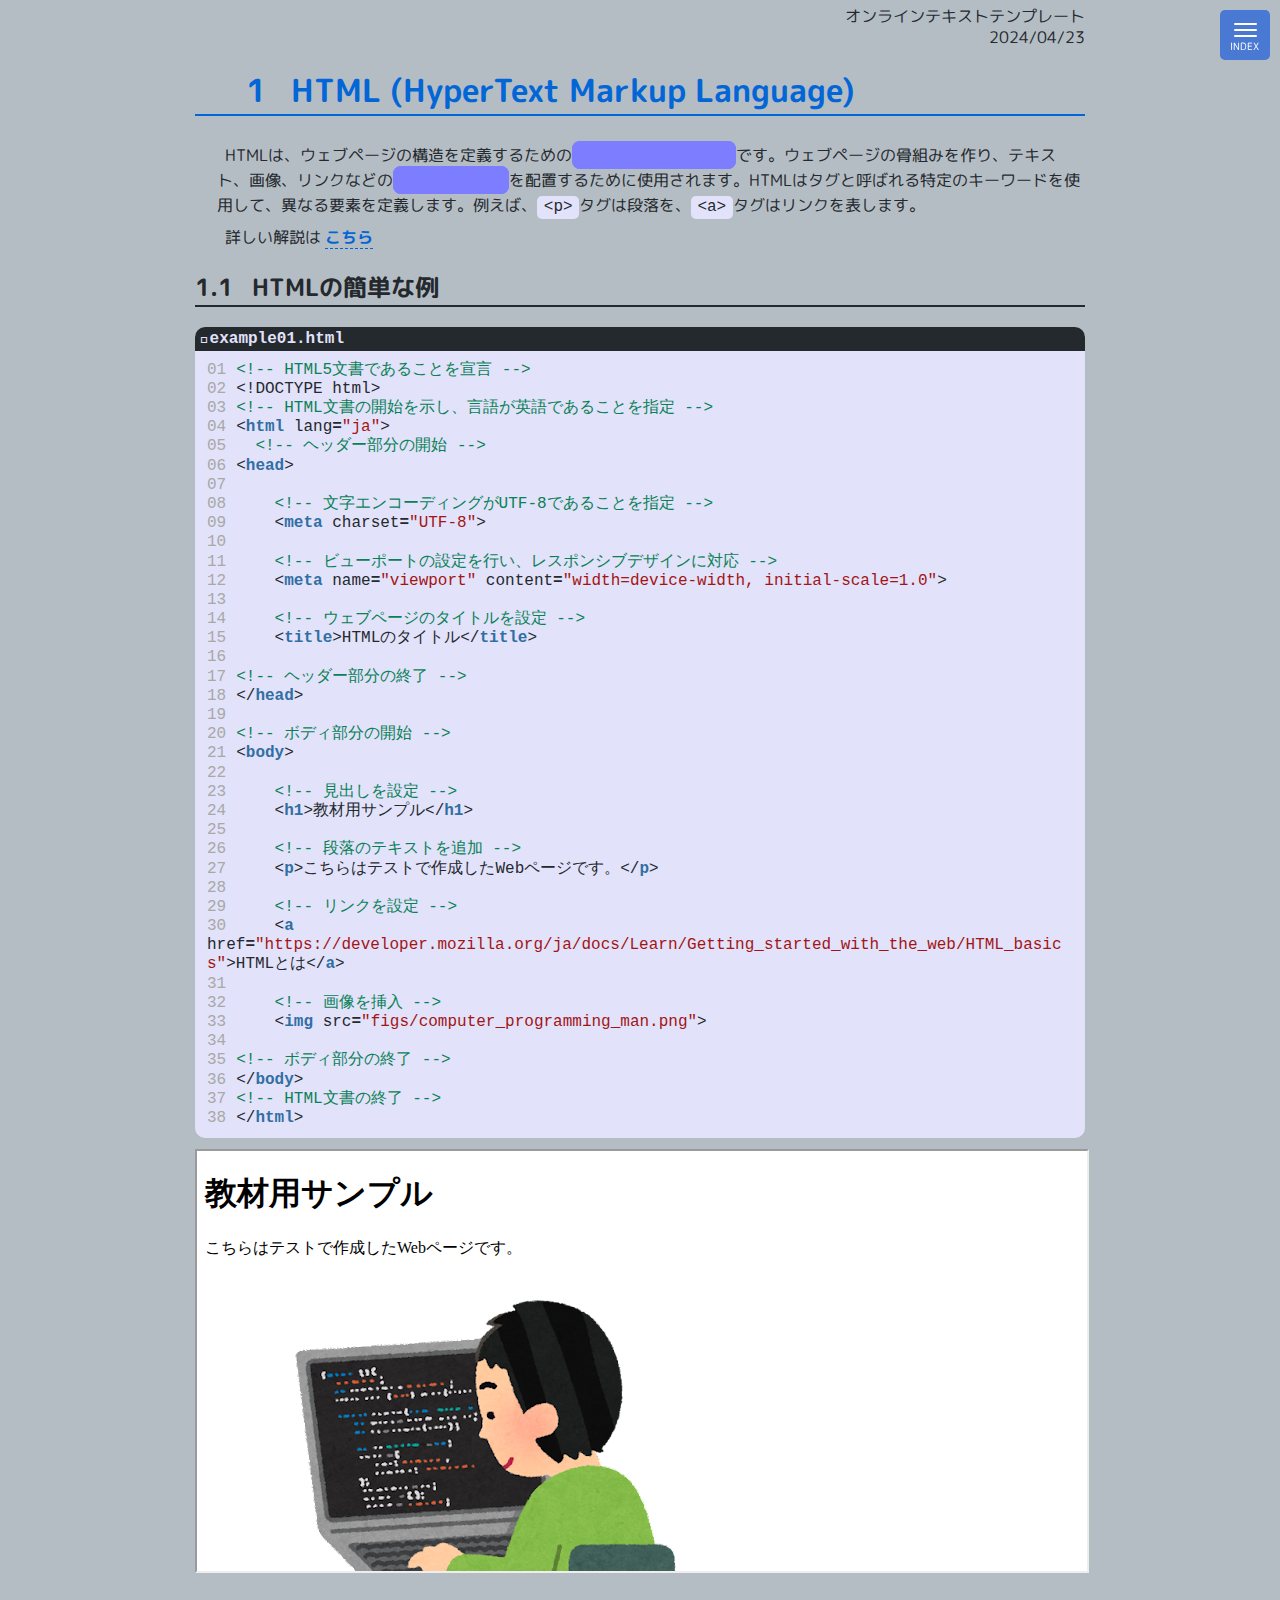
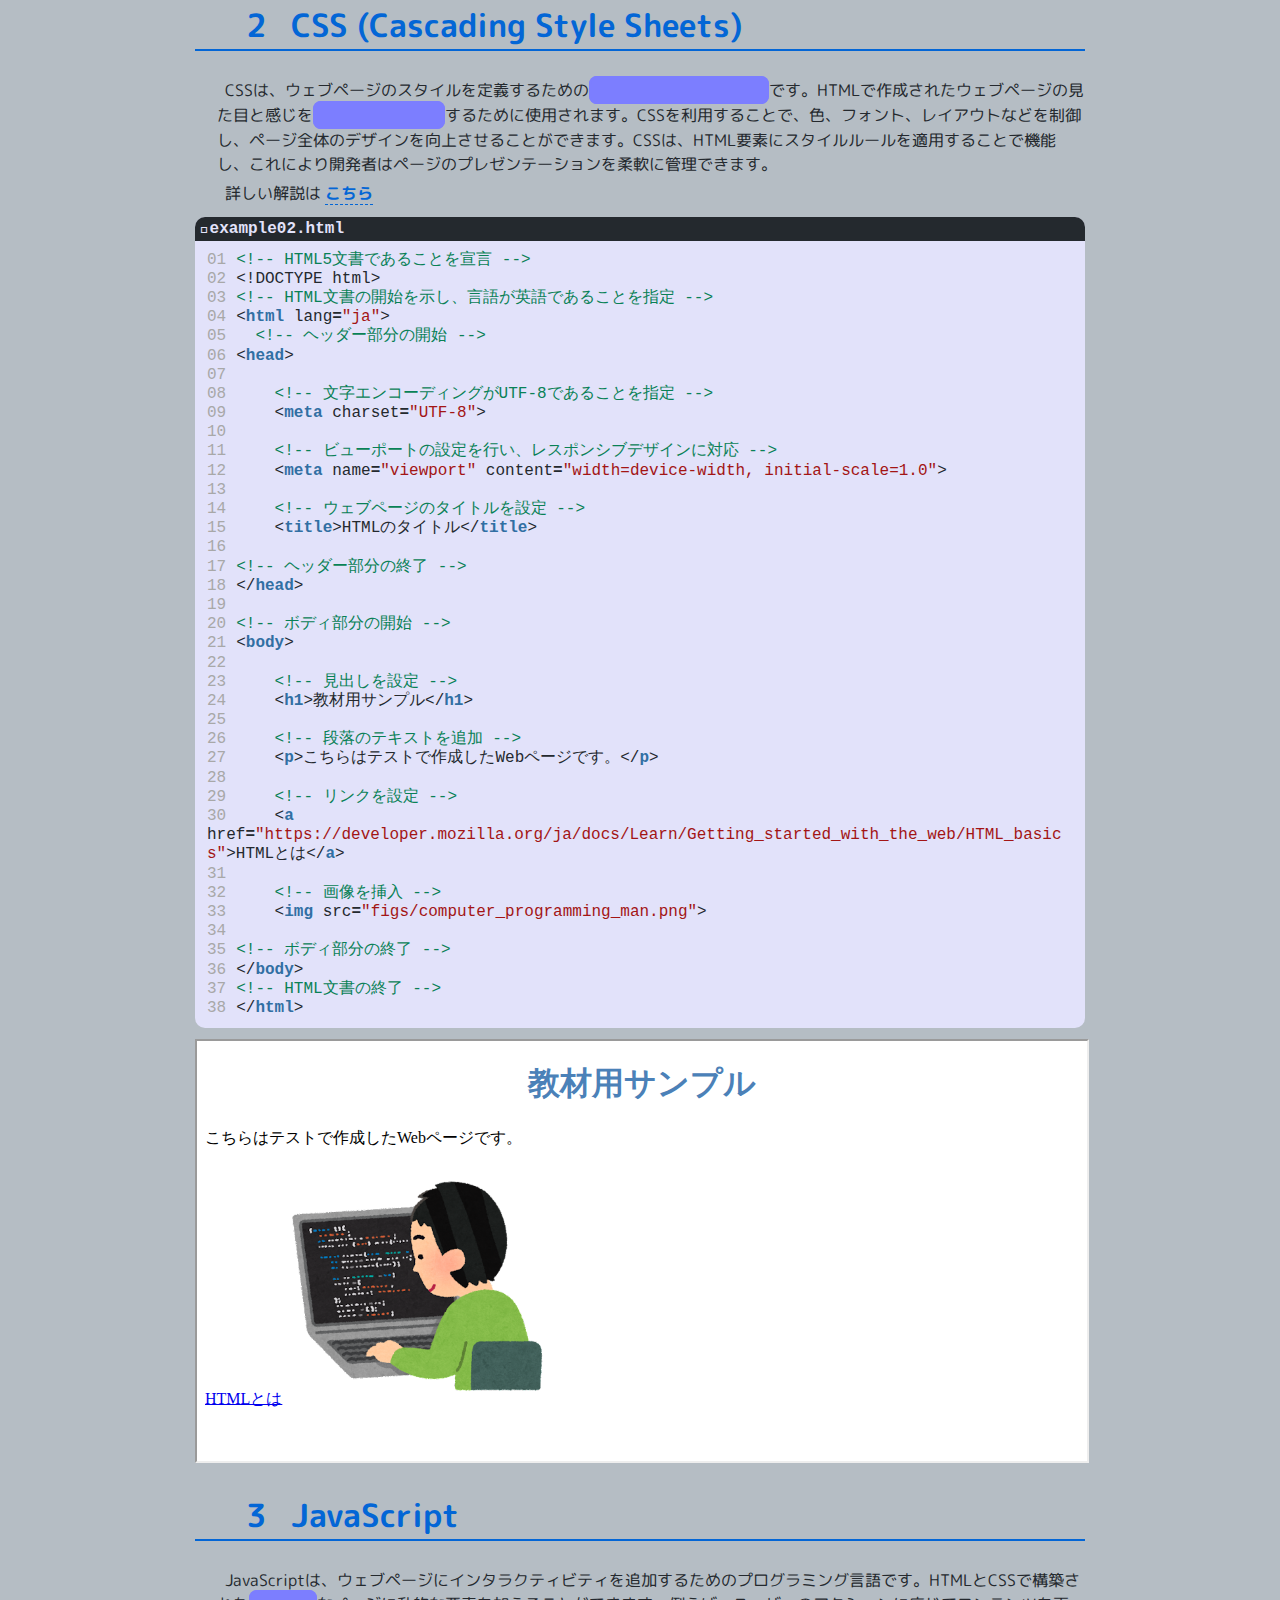
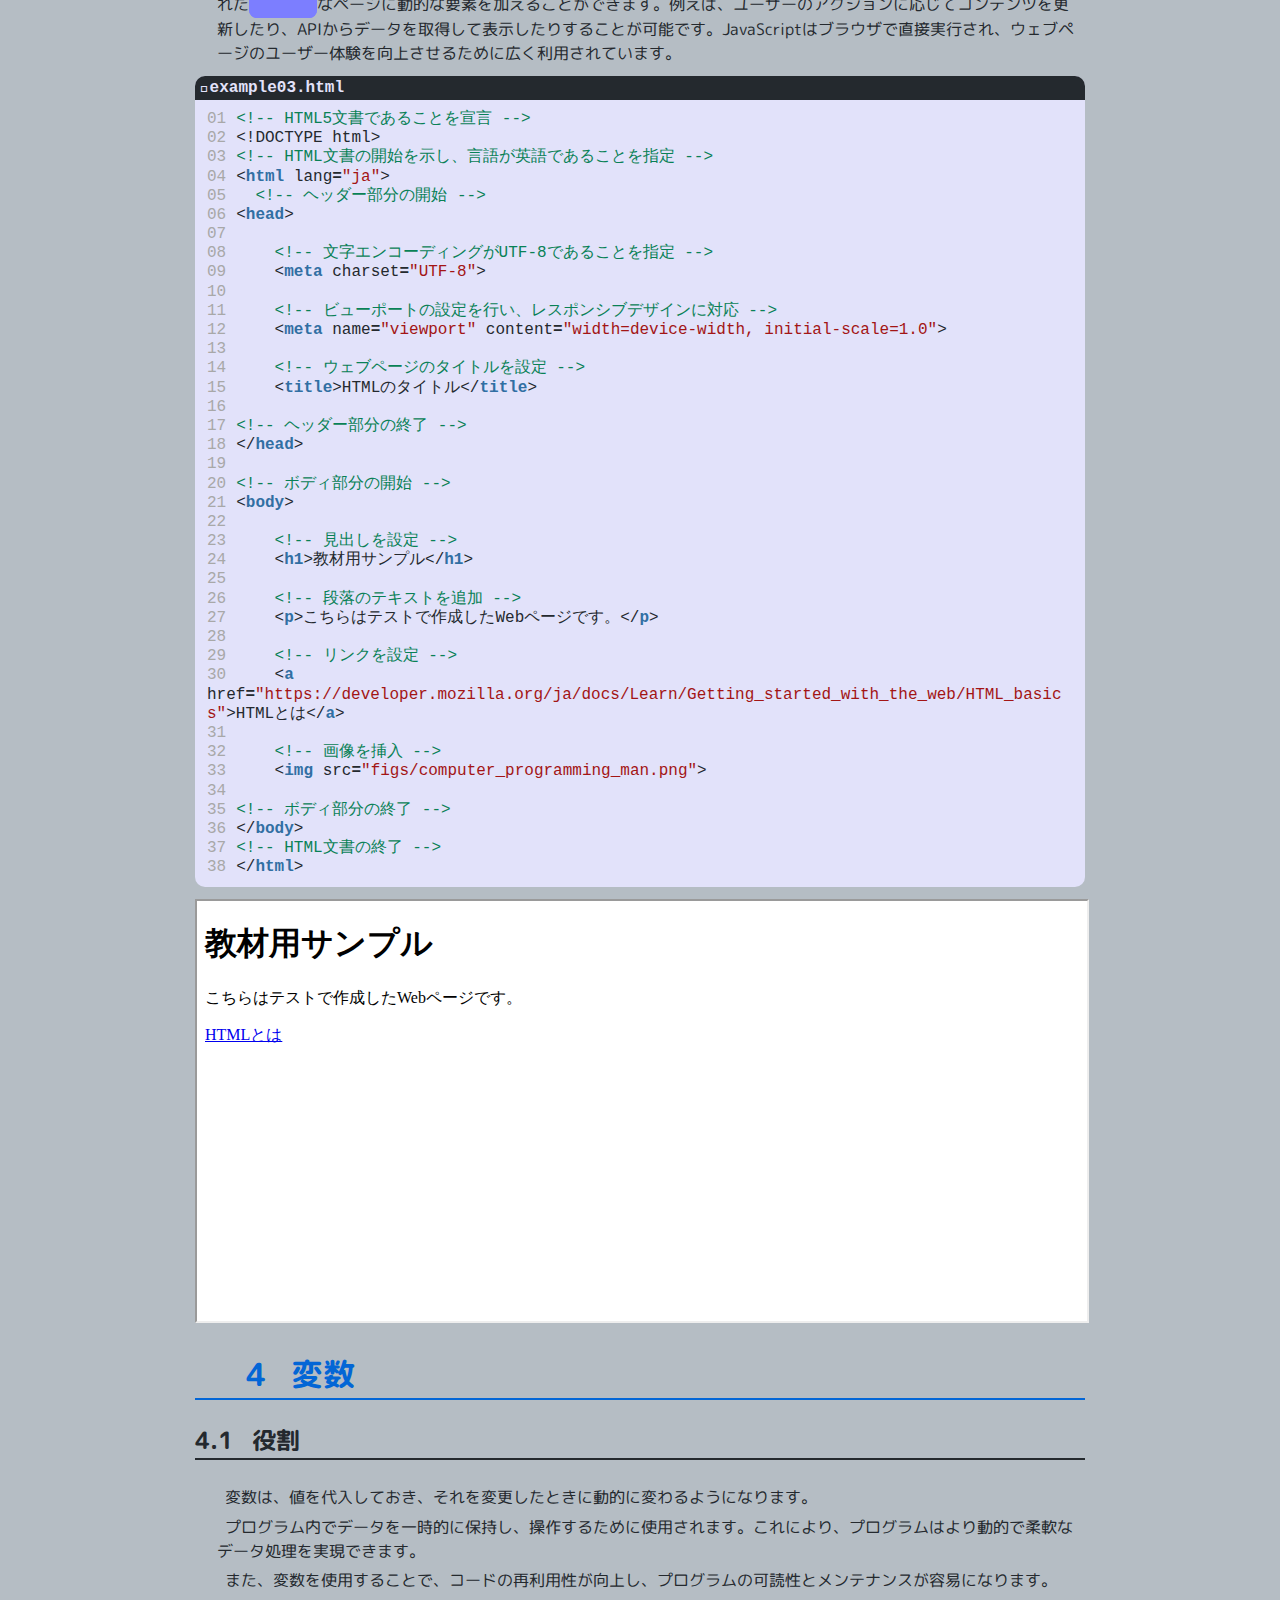
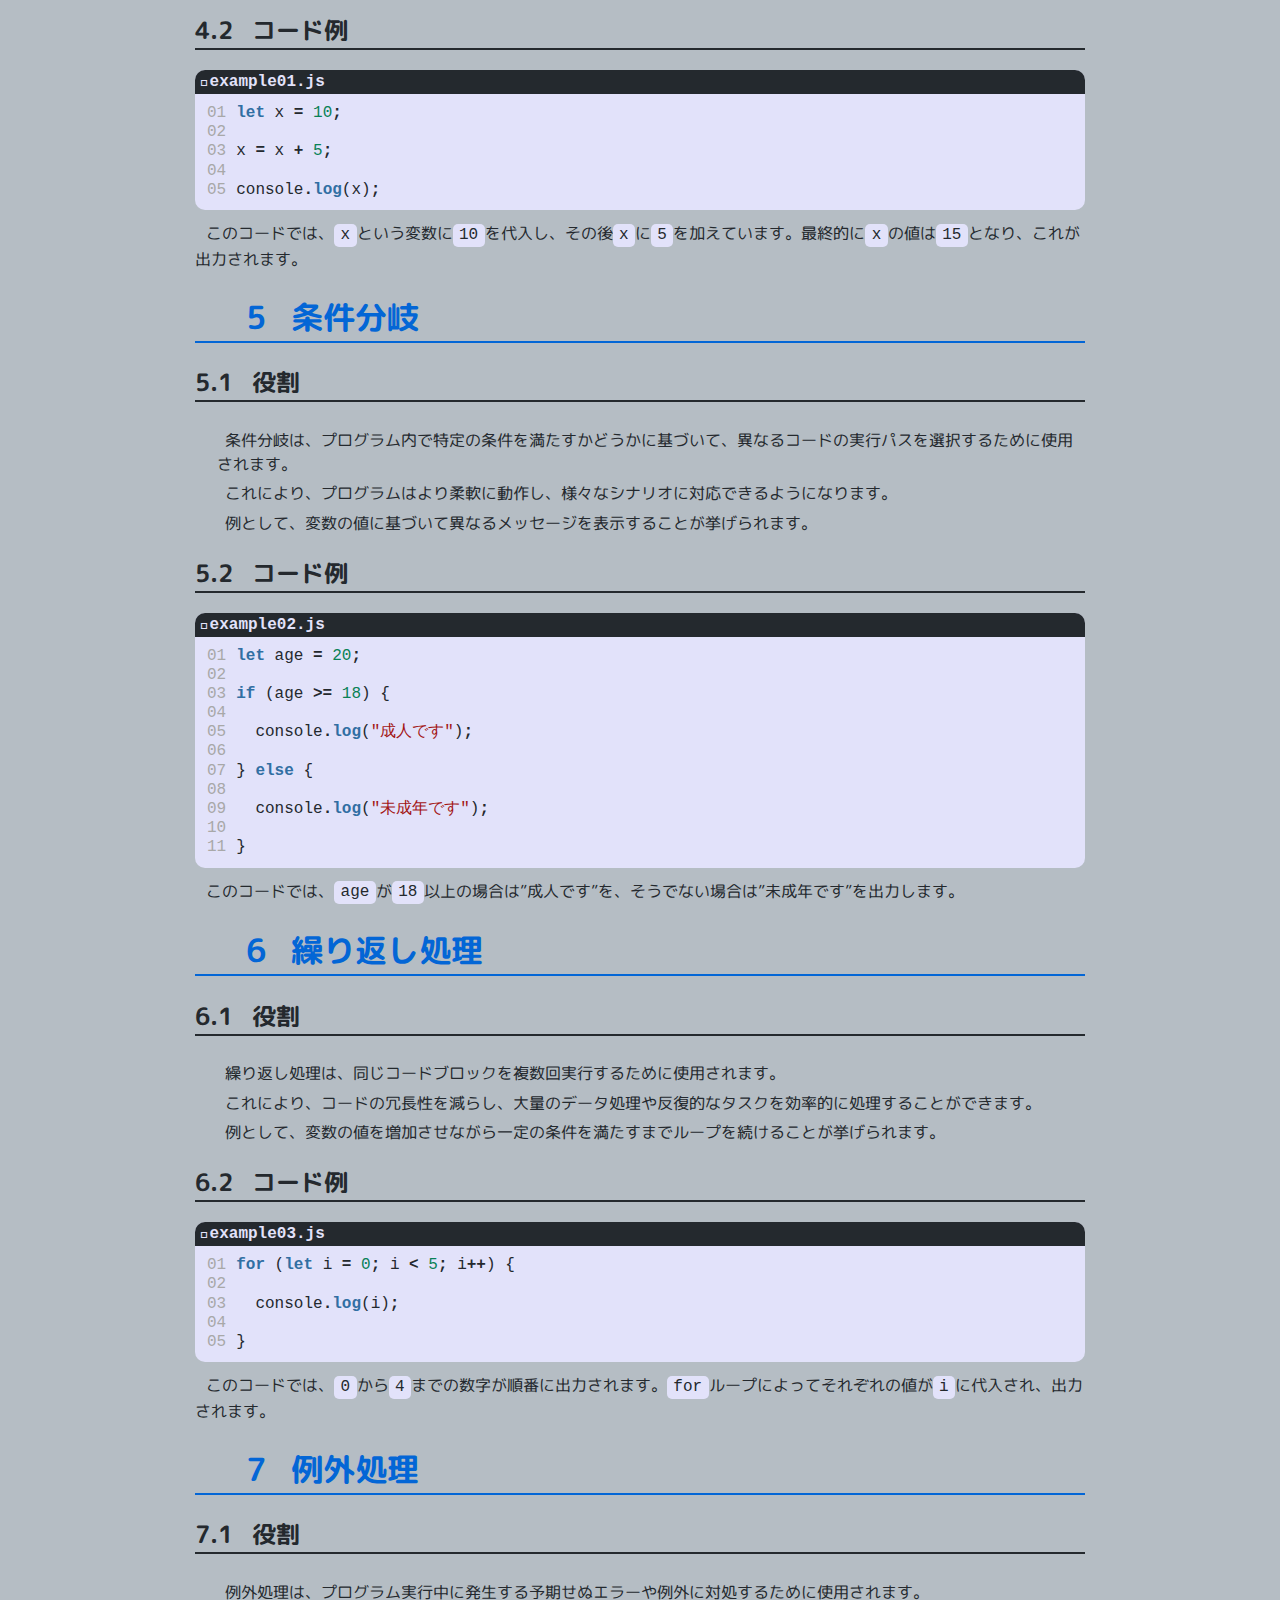
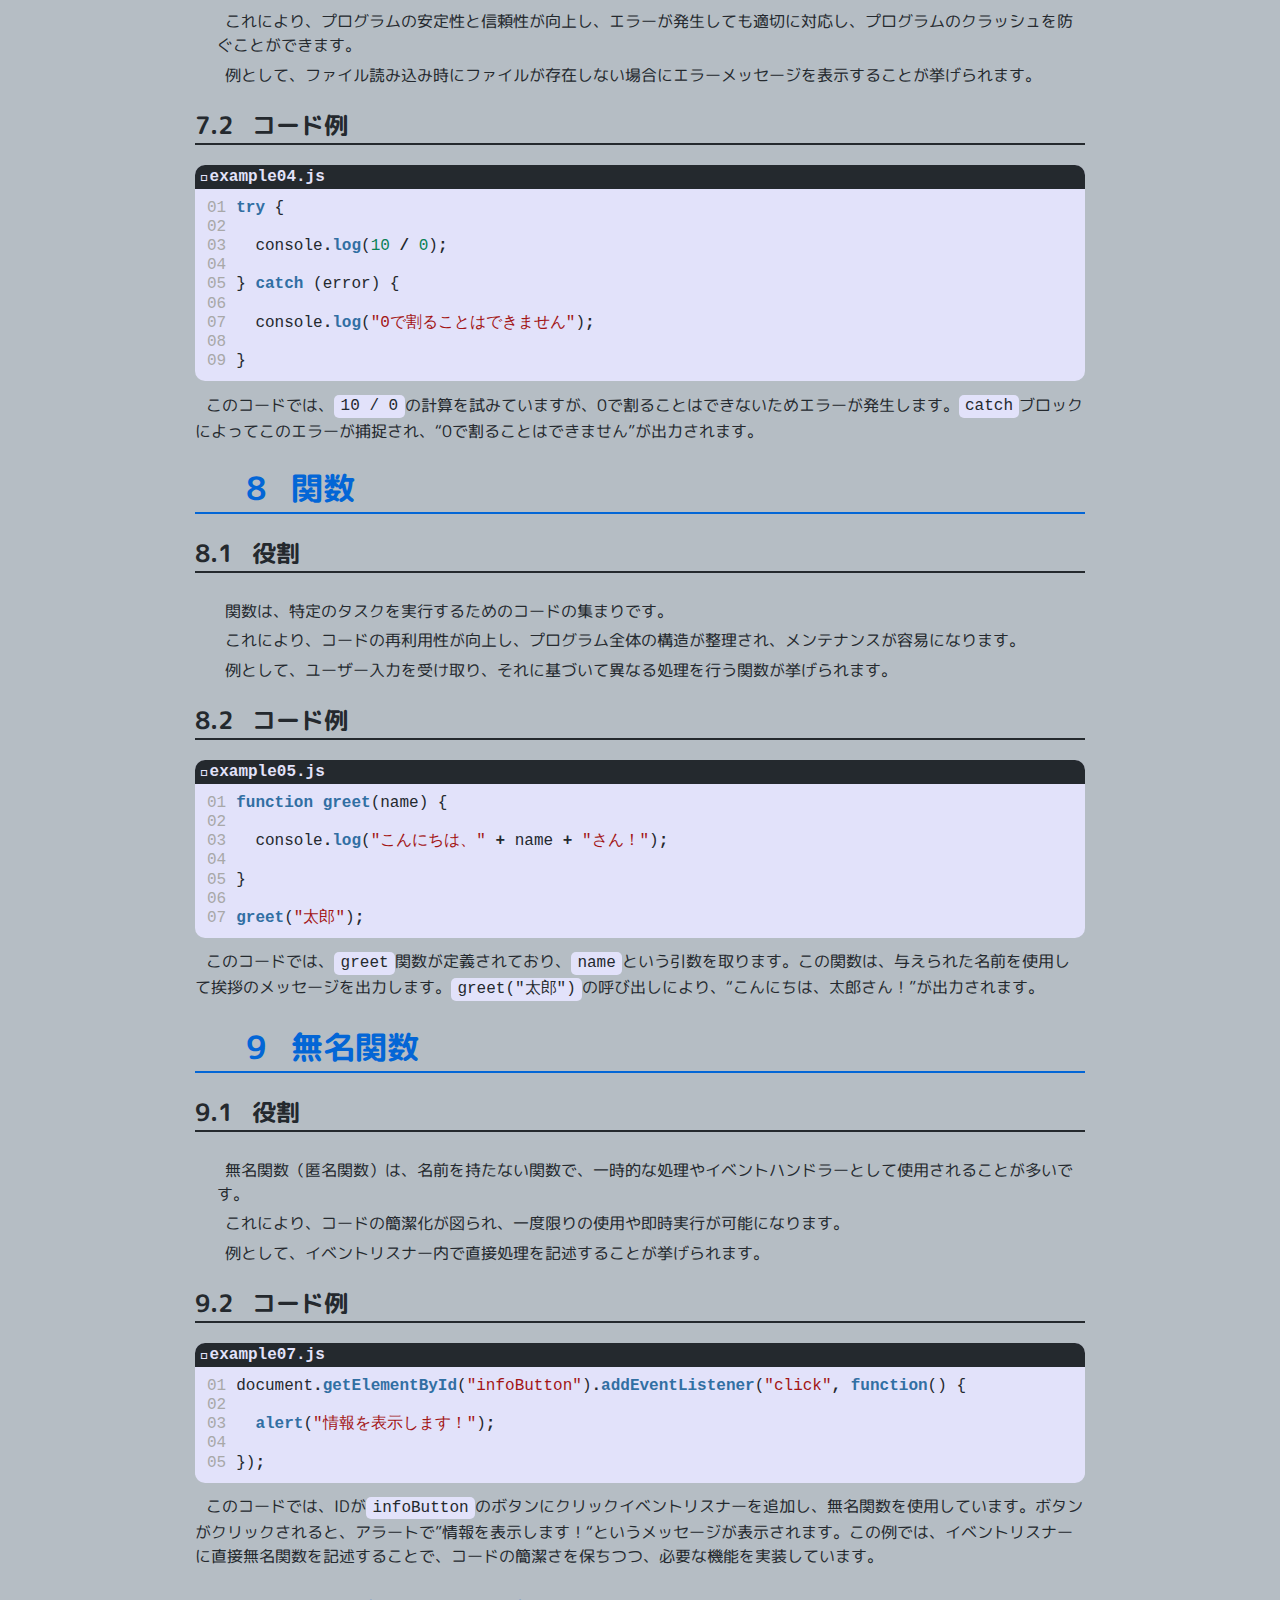
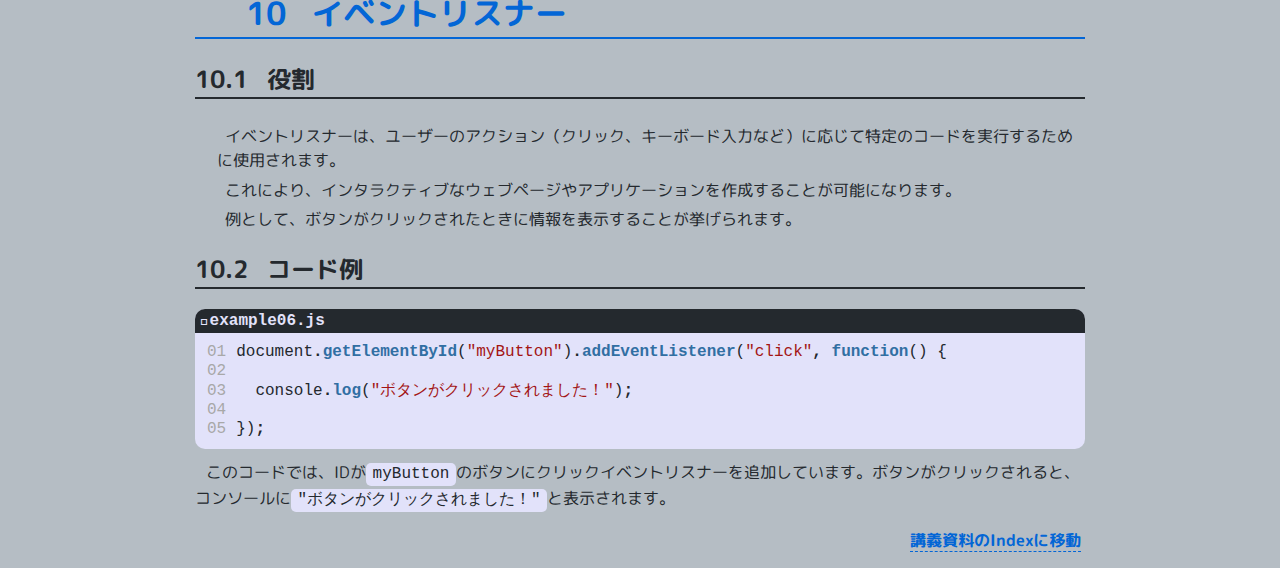
==== docs/index.html @ e5efcfa1 "first commit" ====
<!DOCTYPE html>
<html lang="ja">
  <head>
    <meta charset="utf-8" />
    <meta
      name="viewport"
      content="width=device-width, initial-scale=1.0, user-scalable=yes"
    />
    <meta name="robots" content="noindex,nofollow,noarchive" />

    <script>
      MathJax = {
        chtml: {
          displayAlign: "left",
          displayIndent: "1em",
        },
      };
    </script>

    

    <link rel="icon" href="favicon.ico" sizes="any" />
    <link
      rel="stylesheet"
      href="https://cdnjs.cloudflare.com/ajax/libs/font-awesome/6.3.0/css/all.min.css"
      integrity="sha512-SzlrxWUlpfuzQ+pcUCosxcglQRNAq/DZjVsC0lE40xsADsfeQoEypE+enwcOiGjk/bSuGGKHEyjSoQ1zVisanQ=="
      crossorigin="anonymous"
      referrerpolicy="no-referrer"
    />
    <link
      rel="stylesheet"
      href="https://fonts.googleapis.com/css?family=M+PLUS+Rounded+1c"
    />
    <link rel="stylesheet" href="style.css" />

    <title>教育カリキュラム</title>
  </head>

  <body>
    <div class="openbtn"><span></span><span></span><span></span></div>
    <nav id="g-nav">
      <div id="g-nav-list">
        <!-- ---------------------------------------- -->
         <ul>
<li><a href="#html-hypertext-markup-language"
id="toc-html-hypertext-markup-language"><span
class="toc-section-number">1</span> HTML (HyperText Markup Language)</a>
<ul>
<li><a href="#htmlの簡単な例" id="toc-htmlの簡単な例"><span
class="toc-section-number">1.1</span> HTMLの簡単な例</a></li>
</ul></li>
<li><a href="#css-cascading-style-sheets"
id="toc-css-cascading-style-sheets"><span
class="toc-section-number">2</span> CSS (Cascading Style
Sheets)</a></li>
<li><a href="#javascript" id="toc-javascript"><span
class="toc-section-number">3</span> JavaScript</a></li>
<li><a href="#変数" id="toc-変数"><span
class="toc-section-number">4</span> 変数</a>
<ul>
<li><a href="#役割" id="toc-役割"><span
class="toc-section-number">4.1</span> 役割</a></li>
<li><a href="#コード例" id="toc-コード例"><span
class="toc-section-number">4.2</span> コード例</a></li>
</ul></li>
<li><a href="#条件分岐" id="toc-条件分岐"><span
class="toc-section-number">5</span> 条件分岐</a>
<ul>
<li><a href="#役割-1" id="toc-役割-1"><span
class="toc-section-number">5.1</span> 役割</a></li>
<li><a href="#コード例-1" id="toc-コード例-1"><span
class="toc-section-number">5.2</span> コード例</a></li>
</ul></li>
<li><a href="#繰り返し処理" id="toc-繰り返し処理"><span
class="toc-section-number">6</span> 繰り返し処理</a>
<ul>
<li><a href="#役割-2" id="toc-役割-2"><span
class="toc-section-number">6.1</span> 役割</a></li>
<li><a href="#コード例-2" id="toc-コード例-2"><span
class="toc-section-number">6.2</span> コード例</a></li>
</ul></li>
<li><a href="#例外処理" id="toc-例外処理"><span
class="toc-section-number">7</span> 例外処理</a>
<ul>
<li><a href="#役割-3" id="toc-役割-3"><span
class="toc-section-number">7.1</span> 役割</a></li>
<li><a href="#コード例-3" id="toc-コード例-3"><span
class="toc-section-number">7.2</span> コード例</a></li>
</ul></li>
<li><a href="#関数" id="toc-関数"><span
class="toc-section-number">8</span> 関数</a>
<ul>
<li><a href="#役割-4" id="toc-役割-4"><span
class="toc-section-number">8.1</span> 役割</a></li>
<li><a href="#コード例-4" id="toc-コード例-4"><span
class="toc-section-number">8.2</span> コード例</a></li>
</ul></li>
<li><a href="#無名関数" id="toc-無名関数"><span
class="toc-section-number">9</span> 無名関数</a>
<ul>
<li><a href="#役割-5" id="toc-役割-5"><span
class="toc-section-number">9.1</span> 役割</a></li>
<li><a href="#コード例-5" id="toc-コード例-5"><span
class="toc-section-number">9.2</span> コード例</a></li>
</ul></li>
<li><a href="#イベントリスナー" id="toc-イベントリスナー"><span
class="toc-section-number">10</span> イベントリスナー</a>
<ul>
<li><a href="#役割-6" id="toc-役割-6"><span
class="toc-section-number">10.1</span> 役割</a></li>
<li><a href="#コード例-6" id="toc-コード例-6"><span
class="toc-section-number">10.2</span> コード例</a></li>
</ul></li>
</ul> 
        <!-- ---------------------------------------- -->
      </div>
    </nav>

    <header class="markdown-body">
      <p>オンラインテキストテンプレート</p>
      <p>2024/04/23</p>
    </header>

    <main class="markdown-body">
      <!-- ---------------------------------------- -->
      <h1 data-number="1" id="html-hypertext-markup-language"><span
      class="header-section-number">1</span> HTML (HyperText Markup
      Language)</h1>
      <ul>
      <li>HTMLは、ウェブページの構造を定義するための<span
      class="masked">マークアップ言語</span>です。ウェブページの骨組みを作り、テキスト、画像、リンクなどの<span
      class="masked">コンテンツ</span>を配置するために使用されます。HTMLはタグと呼ばれる特定のキーワードを使用して、異なる要素を定義します。例えば、<code>&lt;p&gt;</code>タグは段落を、<code>&lt;a&gt;</code>タグはリンクを表します。</li>
      <li>詳しい解説は<a
      href="https://developer.mozilla.org/ja/docs/Learn/Getting_started_with_the_web/HTML_basics">こちら</a></li>
      </ul>
      <h2 data-number="1.1" id="htmlの簡単な例"><span
      class="header-section-number">1.1</span> HTMLの簡単な例</h2>
      <div class="sourceCode" id="cb1"
      data-caption="example01.html"><pre
      class="sourceCode numberSource html numberLines"><code class="sourceCode html"><span id="cb1-1"><a href="#cb1-1"></a><span class="co">&lt;!-- HTML5文書であることを宣言 --&gt;</span></span>
<span id="cb1-2"><a href="#cb1-2"></a><span class="dt">&lt;!DOCTYPE</span> html<span class="dt">&gt;</span></span>
<span id="cb1-3"><a href="#cb1-3"></a><span class="co">&lt;!-- HTML文書の開始を示し、言語が英語であることを指定 --&gt;</span></span>
<span id="cb1-4"><a href="#cb1-4"></a><span class="dt">&lt;</span><span class="kw">html</span><span class="ot"> lang</span><span class="op">=</span><span class="st">&quot;ja&quot;</span><span class="dt">&gt;</span></span>
<span id="cb1-5"><a href="#cb1-5"></a>  <span class="co">&lt;!-- ヘッダー部分の開始 --&gt;</span></span>
<span id="cb1-6"><a href="#cb1-6"></a><span class="dt">&lt;</span><span class="kw">head</span><span class="dt">&gt;</span></span>
<span id="cb1-7"><a href="#cb1-7"></a></span>
<span id="cb1-8"><a href="#cb1-8"></a>    <span class="co">&lt;!-- 文字エンコーディングがUTF-8であることを指定 --&gt;</span></span>
<span id="cb1-9"><a href="#cb1-9"></a>    <span class="dt">&lt;</span><span class="kw">meta</span><span class="ot"> charset</span><span class="op">=</span><span class="st">&quot;UTF-8&quot;</span><span class="dt">&gt;</span></span>
<span id="cb1-10"><a href="#cb1-10"></a></span>
<span id="cb1-11"><a href="#cb1-11"></a>    <span class="co">&lt;!-- ビューポートの設定を行い、レスポンシブデザインに対応 --&gt;</span></span>
<span id="cb1-12"><a href="#cb1-12"></a>    <span class="dt">&lt;</span><span class="kw">meta</span><span class="ot"> name</span><span class="op">=</span><span class="st">&quot;viewport&quot;</span><span class="ot"> content</span><span class="op">=</span><span class="st">&quot;width=device-width, initial-scale=1.0&quot;</span><span class="dt">&gt;</span> </span>
<span id="cb1-13"><a href="#cb1-13"></a></span>
<span id="cb1-14"><a href="#cb1-14"></a>    <span class="co">&lt;!-- ウェブページのタイトルを設定 --&gt;</span></span>
<span id="cb1-15"><a href="#cb1-15"></a>    <span class="dt">&lt;</span><span class="kw">title</span><span class="dt">&gt;</span>HTMLのタイトル<span class="dt">&lt;/</span><span class="kw">title</span><span class="dt">&gt;</span></span>
<span id="cb1-16"><a href="#cb1-16"></a></span>
<span id="cb1-17"><a href="#cb1-17"></a><span class="co">&lt;!-- ヘッダー部分の終了 --&gt;</span></span>
<span id="cb1-18"><a href="#cb1-18"></a><span class="dt">&lt;/</span><span class="kw">head</span><span class="dt">&gt;</span></span>
<span id="cb1-19"><a href="#cb1-19"></a></span>
<span id="cb1-20"><a href="#cb1-20"></a><span class="co">&lt;!-- ボディ部分の開始 --&gt;</span></span>
<span id="cb1-21"><a href="#cb1-21"></a><span class="dt">&lt;</span><span class="kw">body</span><span class="dt">&gt;</span></span>
<span id="cb1-22"><a href="#cb1-22"></a></span>
<span id="cb1-23"><a href="#cb1-23"></a>    <span class="co">&lt;!-- 見出しを設定 --&gt;</span></span>
<span id="cb1-24"><a href="#cb1-24"></a>    <span class="dt">&lt;</span><span class="kw">h1</span><span class="dt">&gt;</span>教材用サンプル<span class="dt">&lt;/</span><span class="kw">h1</span><span class="dt">&gt;</span></span>
<span id="cb1-25"><a href="#cb1-25"></a></span>
<span id="cb1-26"><a href="#cb1-26"></a>    <span class="co">&lt;!-- 段落のテキストを追加 --&gt;</span></span>
<span id="cb1-27"><a href="#cb1-27"></a>    <span class="dt">&lt;</span><span class="kw">p</span><span class="dt">&gt;</span>こちらはテストで作成したWebページです。<span class="dt">&lt;/</span><span class="kw">p</span><span class="dt">&gt;</span></span>
<span id="cb1-28"><a href="#cb1-28"></a></span>
<span id="cb1-29"><a href="#cb1-29"></a>    <span class="co">&lt;!-- リンクを設定 --&gt;</span></span>
<span id="cb1-30"><a href="#cb1-30"></a>    <span class="dt">&lt;</span><span class="kw">a</span><span class="ot"> href</span><span class="op">=</span><span class="st">&quot;https://developer.mozilla.org/ja/docs/Learn/Getting_started_with_the_web/HTML_basics&quot;</span><span class="dt">&gt;</span>HTMLとは<span class="dt">&lt;/</span><span class="kw">a</span><span class="dt">&gt;</span></span>
<span id="cb1-31"><a href="#cb1-31"></a></span>
<span id="cb1-32"><a href="#cb1-32"></a>    <span class="co">&lt;!-- 画像を挿入 --&gt;</span></span>
<span id="cb1-33"><a href="#cb1-33"></a>    <span class="dt">&lt;</span><span class="kw">img</span><span class="ot"> src</span><span class="op">=</span><span class="st">&quot;figs/computer_programming_man.png&quot;</span><span class="dt">&gt;</span></span>
<span id="cb1-34"><a href="#cb1-34"></a></span>
<span id="cb1-35"><a href="#cb1-35"></a><span class="co">&lt;!-- ボディ部分の終了 --&gt;</span></span>
<span id="cb1-36"><a href="#cb1-36"></a><span class="dt">&lt;/</span><span class="kw">body</span><span class="dt">&gt;</span></span>
<span id="cb1-37"><a href="#cb1-37"></a><span class="co">&lt;!-- HTML文書の終了 --&gt;</span></span>
<span id="cb1-38"><a href="#cb1-38"></a><span class="dt">&lt;/</span><span class="kw">html</span><span class="dt">&gt;</span></span></code></pre></div>
      <iframe src="index_html.html">
      </iframe>
      <h1 data-number="2" id="css-cascading-style-sheets"><span
      class="header-section-number">2</span> CSS (Cascading Style
      Sheets)</h1>
      <ul>
      <li>CSSは、ウェブページのスタイルを定義するための<span
      class="masked">スタイルシート言語</span>です。HTMLで作成されたウェブページの見た目と感じを<span
      class="masked">カスタマイズ</span>するために使用されます。CSSを利用することで、色、フォント、レイアウトなどを制御し、ページ全体のデザインを向上させることができます。CSSは、HTML要素にスタイルルールを適用することで機能し、これにより開発者はページのプレゼンテーションを柔軟に管理できます。</li>
      <li>詳しい解説は<a
      href="https://developer.mozilla.org/ja/docs/Learn/Getting_started_with_the_web/CSS_basics">こちら</a></li>
      </ul>
      <div class="sourceCode" id="cb2"
      data-caption="example02.html"><pre
      class="sourceCode numberSource html numberLines"><code class="sourceCode html"><span id="cb2-1"><a href="#cb2-1"></a><span class="co">&lt;!-- HTML5文書であることを宣言 --&gt;</span></span>
<span id="cb2-2"><a href="#cb2-2"></a><span class="dt">&lt;!DOCTYPE</span> html<span class="dt">&gt;</span></span>
<span id="cb2-3"><a href="#cb2-3"></a><span class="co">&lt;!-- HTML文書の開始を示し、言語が英語であることを指定 --&gt;</span></span>
<span id="cb2-4"><a href="#cb2-4"></a><span class="dt">&lt;</span><span class="kw">html</span><span class="ot"> lang</span><span class="op">=</span><span class="st">&quot;ja&quot;</span><span class="dt">&gt;</span></span>
<span id="cb2-5"><a href="#cb2-5"></a>  <span class="co">&lt;!-- ヘッダー部分の開始 --&gt;</span></span>
<span id="cb2-6"><a href="#cb2-6"></a><span class="dt">&lt;</span><span class="kw">head</span><span class="dt">&gt;</span></span>
<span id="cb2-7"><a href="#cb2-7"></a></span>
<span id="cb2-8"><a href="#cb2-8"></a>    <span class="co">&lt;!-- 文字エンコーディングがUTF-8であることを指定 --&gt;</span></span>
<span id="cb2-9"><a href="#cb2-9"></a>    <span class="dt">&lt;</span><span class="kw">meta</span><span class="ot"> charset</span><span class="op">=</span><span class="st">&quot;UTF-8&quot;</span><span class="dt">&gt;</span></span>
<span id="cb2-10"><a href="#cb2-10"></a></span>
<span id="cb2-11"><a href="#cb2-11"></a>    <span class="co">&lt;!-- ビューポートの設定を行い、レスポンシブデザインに対応 --&gt;</span></span>
<span id="cb2-12"><a href="#cb2-12"></a>    <span class="dt">&lt;</span><span class="kw">meta</span><span class="ot"> name</span><span class="op">=</span><span class="st">&quot;viewport&quot;</span><span class="ot"> content</span><span class="op">=</span><span class="st">&quot;width=device-width, initial-scale=1.0&quot;</span><span class="dt">&gt;</span> </span>
<span id="cb2-13"><a href="#cb2-13"></a></span>
<span id="cb2-14"><a href="#cb2-14"></a>    <span class="co">&lt;!-- ウェブページのタイトルを設定 --&gt;</span></span>
<span id="cb2-15"><a href="#cb2-15"></a>    <span class="dt">&lt;</span><span class="kw">title</span><span class="dt">&gt;</span>HTMLのタイトル<span class="dt">&lt;/</span><span class="kw">title</span><span class="dt">&gt;</span></span>
<span id="cb2-16"><a href="#cb2-16"></a></span>
<span id="cb2-17"><a href="#cb2-17"></a><span class="co">&lt;!-- ヘッダー部分の終了 --&gt;</span></span>
<span id="cb2-18"><a href="#cb2-18"></a><span class="dt">&lt;/</span><span class="kw">head</span><span class="dt">&gt;</span></span>
<span id="cb2-19"><a href="#cb2-19"></a></span>
<span id="cb2-20"><a href="#cb2-20"></a><span class="co">&lt;!-- ボディ部分の開始 --&gt;</span></span>
<span id="cb2-21"><a href="#cb2-21"></a><span class="dt">&lt;</span><span class="kw">body</span><span class="dt">&gt;</span></span>
<span id="cb2-22"><a href="#cb2-22"></a></span>
<span id="cb2-23"><a href="#cb2-23"></a>    <span class="co">&lt;!-- 見出しを設定 --&gt;</span></span>
<span id="cb2-24"><a href="#cb2-24"></a>    <span class="dt">&lt;</span><span class="kw">h1</span><span class="dt">&gt;</span>教材用サンプル<span class="dt">&lt;/</span><span class="kw">h1</span><span class="dt">&gt;</span></span>
<span id="cb2-25"><a href="#cb2-25"></a></span>
<span id="cb2-26"><a href="#cb2-26"></a>    <span class="co">&lt;!-- 段落のテキストを追加 --&gt;</span></span>
<span id="cb2-27"><a href="#cb2-27"></a>    <span class="dt">&lt;</span><span class="kw">p</span><span class="dt">&gt;</span>こちらはテストで作成したWebページです。<span class="dt">&lt;/</span><span class="kw">p</span><span class="dt">&gt;</span></span>
<span id="cb2-28"><a href="#cb2-28"></a></span>
<span id="cb2-29"><a href="#cb2-29"></a>    <span class="co">&lt;!-- リンクを設定 --&gt;</span></span>
<span id="cb2-30"><a href="#cb2-30"></a>    <span class="dt">&lt;</span><span class="kw">a</span><span class="ot"> href</span><span class="op">=</span><span class="st">&quot;https://developer.mozilla.org/ja/docs/Learn/Getting_started_with_the_web/HTML_basics&quot;</span><span class="dt">&gt;</span>HTMLとは<span class="dt">&lt;/</span><span class="kw">a</span><span class="dt">&gt;</span></span>
<span id="cb2-31"><a href="#cb2-31"></a></span>
<span id="cb2-32"><a href="#cb2-32"></a>    <span class="co">&lt;!-- 画像を挿入 --&gt;</span></span>
<span id="cb2-33"><a href="#cb2-33"></a>    <span class="dt">&lt;</span><span class="kw">img</span><span class="ot"> src</span><span class="op">=</span><span class="st">&quot;figs/computer_programming_man.png&quot;</span><span class="dt">&gt;</span></span>
<span id="cb2-34"><a href="#cb2-34"></a></span>
<span id="cb2-35"><a href="#cb2-35"></a><span class="co">&lt;!-- ボディ部分の終了 --&gt;</span></span>
<span id="cb2-36"><a href="#cb2-36"></a><span class="dt">&lt;/</span><span class="kw">body</span><span class="dt">&gt;</span></span>
<span id="cb2-37"><a href="#cb2-37"></a><span class="co">&lt;!-- HTML文書の終了 --&gt;</span></span>
<span id="cb2-38"><a href="#cb2-38"></a><span class="dt">&lt;/</span><span class="kw">html</span><span class="dt">&gt;</span></span></code></pre></div>
      <iframe src="index_css.html">
      </iframe>
      <h1 data-number="3" id="javascript"><span
      class="header-section-number">3</span> JavaScript</h1>
      <ul>
      <li>JavaScriptは、ウェブページにインタラクティビティを追加するためのプログラミング言語です。HTMLとCSSで構築された<span
      class="masked">静的</span>なページに動的な要素を加えることができます。例えば、ユーザーのアクションに応じてコンテンツを更新したり、APIからデータを取得して表示したりすることが可能です。JavaScriptはブラウザで直接実行され、ウェブページのユーザー体験を向上させるために広く利用されています。</li>
      </ul>
      <div class="sourceCode" id="cb3"
      data-caption="example03.html"><pre
      class="sourceCode numberSource html numberLines"><code class="sourceCode html"><span id="cb3-1"><a href="#cb3-1"></a><span class="co">&lt;!-- HTML5文書であることを宣言 --&gt;</span></span>
<span id="cb3-2"><a href="#cb3-2"></a><span class="dt">&lt;!DOCTYPE</span> html<span class="dt">&gt;</span></span>
<span id="cb3-3"><a href="#cb3-3"></a><span class="co">&lt;!-- HTML文書の開始を示し、言語が英語であることを指定 --&gt;</span></span>
<span id="cb3-4"><a href="#cb3-4"></a><span class="dt">&lt;</span><span class="kw">html</span><span class="ot"> lang</span><span class="op">=</span><span class="st">&quot;ja&quot;</span><span class="dt">&gt;</span></span>
<span id="cb3-5"><a href="#cb3-5"></a>  <span class="co">&lt;!-- ヘッダー部分の開始 --&gt;</span></span>
<span id="cb3-6"><a href="#cb3-6"></a><span class="dt">&lt;</span><span class="kw">head</span><span class="dt">&gt;</span></span>
<span id="cb3-7"><a href="#cb3-7"></a></span>
<span id="cb3-8"><a href="#cb3-8"></a>    <span class="co">&lt;!-- 文字エンコーディングがUTF-8であることを指定 --&gt;</span></span>
<span id="cb3-9"><a href="#cb3-9"></a>    <span class="dt">&lt;</span><span class="kw">meta</span><span class="ot"> charset</span><span class="op">=</span><span class="st">&quot;UTF-8&quot;</span><span class="dt">&gt;</span></span>
<span id="cb3-10"><a href="#cb3-10"></a></span>
<span id="cb3-11"><a href="#cb3-11"></a>    <span class="co">&lt;!-- ビューポートの設定を行い、レスポンシブデザインに対応 --&gt;</span></span>
<span id="cb3-12"><a href="#cb3-12"></a>    <span class="dt">&lt;</span><span class="kw">meta</span><span class="ot"> name</span><span class="op">=</span><span class="st">&quot;viewport&quot;</span><span class="ot"> content</span><span class="op">=</span><span class="st">&quot;width=device-width, initial-scale=1.0&quot;</span><span class="dt">&gt;</span> </span>
<span id="cb3-13"><a href="#cb3-13"></a></span>
<span id="cb3-14"><a href="#cb3-14"></a>    <span class="co">&lt;!-- ウェブページのタイトルを設定 --&gt;</span></span>
<span id="cb3-15"><a href="#cb3-15"></a>    <span class="dt">&lt;</span><span class="kw">title</span><span class="dt">&gt;</span>HTMLのタイトル<span class="dt">&lt;/</span><span class="kw">title</span><span class="dt">&gt;</span></span>
<span id="cb3-16"><a href="#cb3-16"></a></span>
<span id="cb3-17"><a href="#cb3-17"></a><span class="co">&lt;!-- ヘッダー部分の終了 --&gt;</span></span>
<span id="cb3-18"><a href="#cb3-18"></a><span class="dt">&lt;/</span><span class="kw">head</span><span class="dt">&gt;</span></span>
<span id="cb3-19"><a href="#cb3-19"></a></span>
<span id="cb3-20"><a href="#cb3-20"></a><span class="co">&lt;!-- ボディ部分の開始 --&gt;</span></span>
<span id="cb3-21"><a href="#cb3-21"></a><span class="dt">&lt;</span><span class="kw">body</span><span class="dt">&gt;</span></span>
<span id="cb3-22"><a href="#cb3-22"></a></span>
<span id="cb3-23"><a href="#cb3-23"></a>    <span class="co">&lt;!-- 見出しを設定 --&gt;</span></span>
<span id="cb3-24"><a href="#cb3-24"></a>    <span class="dt">&lt;</span><span class="kw">h1</span><span class="dt">&gt;</span>教材用サンプル<span class="dt">&lt;/</span><span class="kw">h1</span><span class="dt">&gt;</span></span>
<span id="cb3-25"><a href="#cb3-25"></a></span>
<span id="cb3-26"><a href="#cb3-26"></a>    <span class="co">&lt;!-- 段落のテキストを追加 --&gt;</span></span>
<span id="cb3-27"><a href="#cb3-27"></a>    <span class="dt">&lt;</span><span class="kw">p</span><span class="dt">&gt;</span>こちらはテストで作成したWebページです。<span class="dt">&lt;/</span><span class="kw">p</span><span class="dt">&gt;</span></span>
<span id="cb3-28"><a href="#cb3-28"></a></span>
<span id="cb3-29"><a href="#cb3-29"></a>    <span class="co">&lt;!-- リンクを設定 --&gt;</span></span>
<span id="cb3-30"><a href="#cb3-30"></a>    <span class="dt">&lt;</span><span class="kw">a</span><span class="ot"> href</span><span class="op">=</span><span class="st">&quot;https://developer.mozilla.org/ja/docs/Learn/Getting_started_with_the_web/HTML_basics&quot;</span><span class="dt">&gt;</span>HTMLとは<span class="dt">&lt;/</span><span class="kw">a</span><span class="dt">&gt;</span></span>
<span id="cb3-31"><a href="#cb3-31"></a></span>
<span id="cb3-32"><a href="#cb3-32"></a>    <span class="co">&lt;!-- 画像を挿入 --&gt;</span></span>
<span id="cb3-33"><a href="#cb3-33"></a>    <span class="dt">&lt;</span><span class="kw">img</span><span class="ot"> src</span><span class="op">=</span><span class="st">&quot;figs/computer_programming_man.png&quot;</span><span class="dt">&gt;</span></span>
<span id="cb3-34"><a href="#cb3-34"></a></span>
<span id="cb3-35"><a href="#cb3-35"></a><span class="co">&lt;!-- ボディ部分の終了 --&gt;</span></span>
<span id="cb3-36"><a href="#cb3-36"></a><span class="dt">&lt;/</span><span class="kw">body</span><span class="dt">&gt;</span></span>
<span id="cb3-37"><a href="#cb3-37"></a><span class="co">&lt;!-- HTML文書の終了 --&gt;</span></span>
<span id="cb3-38"><a href="#cb3-38"></a><span class="dt">&lt;/</span><span class="kw">html</span><span class="dt">&gt;</span></span></code></pre></div>
      <iframe src="index_js.html">
      </iframe>
      <h1 data-number="4" id="変数"><span
      class="header-section-number">4</span> 変数</h1>
      <h2 data-number="4.1" id="役割"><span
      class="header-section-number">4.1</span> 役割</h2>
      <ul>
      <li>変数は、値を代入しておき、それを変更したときに動的に変わるようになります。</li>
      <li>プログラム内でデータを一時的に保持し、操作するために使用されます。これにより、プログラムはより動的で柔軟なデータ処理を実現できます。</li>
      <li>また、変数を使用することで、コードの再利用性が向上し、プログラムの可読性とメンテナンスが容易になります。</li>
      </ul>
      <h2 data-number="4.2" id="コード例"><span
      class="header-section-number">4.2</span> コード例</h2>
      <div class="sourceCode" id="cb4" data-caption="example01.js"><pre
      class="sourceCode numberSource javascript numberLines"><code class="sourceCode javascript"><span id="cb4-1"><a href="#cb4-1"></a><span class="kw">let</span> x <span class="op">=</span> <span class="dv">10</span><span class="op">;</span></span>
<span id="cb4-2"><a href="#cb4-2"></a></span>
<span id="cb4-3"><a href="#cb4-3"></a>x <span class="op">=</span> x <span class="op">+</span> <span class="dv">5</span><span class="op">;</span></span>
<span id="cb4-4"><a href="#cb4-4"></a></span>
<span id="cb4-5"><a href="#cb4-5"></a><span class="bu">console</span><span class="op">.</span><span class="fu">log</span>(x)<span class="op">;</span></span></code></pre></div>
      <p>このコードでは、<code>x</code>という変数に<code>10</code>を代入し、その後<code>x</code>に<code>5</code>を加えています。最終的に<code>x</code>の値は<code>15</code>となり、これが出力されます。</p>
      <h1 data-number="5" id="条件分岐"><span
      class="header-section-number">5</span> 条件分岐</h1>
      <h2 data-number="5.1" id="役割-1"><span
      class="header-section-number">5.1</span> 役割</h2>
      <ul>
      <li>条件分岐は、プログラム内で特定の条件を満たすかどうかに基づいて、異なるコードの実行パスを選択するために使用されます。</li>
      <li>これにより、プログラムはより柔軟に動作し、様々なシナリオに対応できるようになります。</li>
      <li>例として、変数の値に基づいて異なるメッセージを表示することが挙げられます。</li>
      </ul>
      <h2 data-number="5.2" id="コード例-1"><span
      class="header-section-number">5.2</span> コード例</h2>
      <div class="sourceCode" id="cb5" data-caption="example02.js"><pre
      class="sourceCode numberSource javascript numberLines"><code class="sourceCode javascript"><span id="cb5-1"><a href="#cb5-1"></a><span class="kw">let</span> age <span class="op">=</span> <span class="dv">20</span><span class="op">;</span></span>
<span id="cb5-2"><a href="#cb5-2"></a></span>
<span id="cb5-3"><a href="#cb5-3"></a><span class="cf">if</span> (age <span class="op">&gt;=</span> <span class="dv">18</span>) {</span>
<span id="cb5-4"><a href="#cb5-4"></a></span>
<span id="cb5-5"><a href="#cb5-5"></a>  <span class="bu">console</span><span class="op">.</span><span class="fu">log</span>(<span class="st">&quot;成人です&quot;</span>)<span class="op">;</span></span>
<span id="cb5-6"><a href="#cb5-6"></a></span>
<span id="cb5-7"><a href="#cb5-7"></a>} <span class="cf">else</span> {</span>
<span id="cb5-8"><a href="#cb5-8"></a></span>
<span id="cb5-9"><a href="#cb5-9"></a>  <span class="bu">console</span><span class="op">.</span><span class="fu">log</span>(<span class="st">&quot;未成年です&quot;</span>)<span class="op">;</span></span>
<span id="cb5-10"><a href="#cb5-10"></a></span>
<span id="cb5-11"><a href="#cb5-11"></a>}</span></code></pre></div>
      <p>このコードでは、<code>age</code>が<code>18</code>以上の場合は”成人です”を、そうでない場合は”未成年です”を出力します。</p>
      <h1 data-number="6" id="繰り返し処理"><span
      class="header-section-number">6</span> 繰り返し処理</h1>
      <h2 data-number="6.1" id="役割-2"><span
      class="header-section-number">6.1</span> 役割</h2>
      <ul>
      <li>繰り返し処理は、同じコードブロックを複数回実行するために使用されます。</li>
      <li>これにより、コードの冗長性を減らし、大量のデータ処理や反復的なタスクを効率的に処理することができます。</li>
      <li>例として、変数の値を増加させながら一定の条件を満たすまでループを続けることが挙げられます。</li>
      </ul>
      <h2 data-number="6.2" id="コード例-2"><span
      class="header-section-number">6.2</span> コード例</h2>
      <div class="sourceCode" id="cb6" data-caption="example03.js"><pre
      class="sourceCode numberSource javascript numberLines"><code class="sourceCode javascript"><span id="cb6-1"><a href="#cb6-1"></a><span class="cf">for</span> (<span class="kw">let</span> i <span class="op">=</span> <span class="dv">0</span><span class="op">;</span> i <span class="op">&lt;</span> <span class="dv">5</span><span class="op">;</span> i<span class="op">++</span>) {</span>
<span id="cb6-2"><a href="#cb6-2"></a></span>
<span id="cb6-3"><a href="#cb6-3"></a>  <span class="bu">console</span><span class="op">.</span><span class="fu">log</span>(i)<span class="op">;</span></span>
<span id="cb6-4"><a href="#cb6-4"></a></span>
<span id="cb6-5"><a href="#cb6-5"></a>}</span></code></pre></div>
      <p>このコードでは、<code>0</code>から<code>4</code>までの数字が順番に出力されます。<code>for</code>ループによってそれぞれの値が<code>i</code>に代入され、出力されます。</p>
      <h1 data-number="7" id="例外処理"><span
      class="header-section-number">7</span> 例外処理</h1>
      <h2 data-number="7.1" id="役割-3"><span
      class="header-section-number">7.1</span> 役割</h2>
      <ul>
      <li>例外処理は、プログラム実行中に発生する予期せぬエラーや例外に対処するために使用されます。</li>
      <li>これにより、プログラムの安定性と信頼性が向上し、エラーが発生しても適切に対応し、プログラムのクラッシュを防ぐことができます。</li>
      <li>例として、ファイル読み込み時にファイルが存在しない場合にエラーメッセージを表示することが挙げられます。</li>
      </ul>
      <h2 data-number="7.2" id="コード例-3"><span
      class="header-section-number">7.2</span> コード例</h2>
      <div class="sourceCode" id="cb7" data-caption="example04.js"><pre
      class="sourceCode numberSource javascript numberLines"><code class="sourceCode javascript"><span id="cb7-1"><a href="#cb7-1"></a><span class="cf">try</span> {</span>
<span id="cb7-2"><a href="#cb7-2"></a></span>
<span id="cb7-3"><a href="#cb7-3"></a>  <span class="bu">console</span><span class="op">.</span><span class="fu">log</span>(<span class="dv">10</span> <span class="op">/</span> <span class="dv">0</span>)<span class="op">;</span></span>
<span id="cb7-4"><a href="#cb7-4"></a></span>
<span id="cb7-5"><a href="#cb7-5"></a>} <span class="cf">catch</span> (error) {</span>
<span id="cb7-6"><a href="#cb7-6"></a></span>
<span id="cb7-7"><a href="#cb7-7"></a>  <span class="bu">console</span><span class="op">.</span><span class="fu">log</span>(<span class="st">&quot;0で割ることはできません&quot;</span>)<span class="op">;</span></span>
<span id="cb7-8"><a href="#cb7-8"></a></span>
<span id="cb7-9"><a href="#cb7-9"></a>}</span></code></pre></div>
      <p>このコードでは、<code>10 / 0</code>の計算を試みていますが、0で割ることはできないためエラーが発生します。<code>catch</code>ブロックによってこのエラーが捕捉され、“0で割ることはできません”が出力されます。</p>
      <h1 data-number="8" id="関数"><span
      class="header-section-number">8</span> 関数</h1>
      <h2 data-number="8.1" id="役割-4"><span
      class="header-section-number">8.1</span> 役割</h2>
      <ul>
      <li>関数は、特定のタスクを実行するためのコードの集まりです。</li>
      <li>これにより、コードの再利用性が向上し、プログラム全体の構造が整理され、メンテナンスが容易になります。</li>
      <li>例として、ユーザー入力を受け取り、それに基づいて異なる処理を行う関数が挙げられます。</li>
      </ul>
      <h2 data-number="8.2" id="コード例-4"><span
      class="header-section-number">8.2</span> コード例</h2>
      <div class="sourceCode" id="cb8" data-caption="example05.js"><pre
      class="sourceCode numberSource javascript numberLines"><code class="sourceCode javascript"><span id="cb8-1"><a href="#cb8-1"></a><span class="kw">function</span> <span class="fu">greet</span>(name) {</span>
<span id="cb8-2"><a href="#cb8-2"></a></span>
<span id="cb8-3"><a href="#cb8-3"></a>  <span class="bu">console</span><span class="op">.</span><span class="fu">log</span>(<span class="st">&quot;こんにちは、&quot;</span> <span class="op">+</span> name <span class="op">+</span> <span class="st">&quot;さん！&quot;</span>)<span class="op">;</span></span>
<span id="cb8-4"><a href="#cb8-4"></a></span>
<span id="cb8-5"><a href="#cb8-5"></a>}</span>
<span id="cb8-6"><a href="#cb8-6"></a></span>
<span id="cb8-7"><a href="#cb8-7"></a><span class="fu">greet</span>(<span class="st">&quot;太郎&quot;</span>)<span class="op">;</span></span></code></pre></div>
      <p>このコードでは、<code>greet</code>関数が定義されており、<code>name</code>という引数を取ります。この関数は、与えられた名前を使用して挨拶のメッセージを出力します。<code>greet("太郎")</code>の呼び出しにより、“こんにちは、太郎さん！”が出力されます。</p>
      <h1 data-number="9" id="無名関数"><span
      class="header-section-number">9</span> 無名関数</h1>
      <h2 data-number="9.1" id="役割-5"><span
      class="header-section-number">9.1</span> 役割</h2>
      <ul>
      <li>無名関数（匿名関数）は、名前を持たない関数で、一時的な処理やイベントハンドラーとして使用されることが多いです。</li>
      <li>これにより、コードの簡潔化が図られ、一度限りの使用や即時実行が可能になります。</li>
      <li>例として、イベントリスナー内で直接処理を記述することが挙げられます。</li>
      </ul>
      <h2 data-number="9.2" id="コード例-5"><span
      class="header-section-number">9.2</span> コード例</h2>
      <div class="sourceCode" id="cb9" data-caption="example07.js"><pre
      class="sourceCode numberSource javascript numberLines"><code class="sourceCode javascript"><span id="cb9-1"><a href="#cb9-1"></a><span class="bu">document</span><span class="op">.</span><span class="fu">getElementById</span>(<span class="st">&quot;infoButton&quot;</span>)<span class="op">.</span><span class="fu">addEventListener</span>(<span class="st">&quot;click&quot;</span><span class="op">,</span> <span class="kw">function</span>() {</span>
<span id="cb9-2"><a href="#cb9-2"></a></span>
<span id="cb9-3"><a href="#cb9-3"></a>  <span class="fu">alert</span>(<span class="st">&quot;情報を表示します！&quot;</span>)<span class="op">;</span></span>
<span id="cb9-4"><a href="#cb9-4"></a></span>
<span id="cb9-5"><a href="#cb9-5"></a>})<span class="op">;</span></span></code></pre></div>
      <p>このコードでは、IDが<code>infoButton</code>のボタンにクリックイベントリスナーを追加し、無名関数を使用しています。ボタンがクリックされると、アラートで”情報を表示します！“というメッセージが表示されます。この例では、イベントリスナーに直接無名関数を記述することで、コードの簡潔さを保ちつつ、必要な機能を実装しています。</p>
      <h1 data-number="10" id="イベントリスナー"><span
      class="header-section-number">10</span> イベントリスナー</h1>
      <h2 data-number="10.1" id="役割-6"><span
      class="header-section-number">10.1</span> 役割</h2>
      <ul>
      <li>イベントリスナーは、ユーザーのアクション（クリック、キーボード入力など）に応じて特定のコードを実行するために使用されます。</li>
      <li>これにより、インタラクティブなウェブページやアプリケーションを作成することが可能になります。</li>
      <li>例として、ボタンがクリックされたときに情報を表示することが挙げられます。</li>
      </ul>
      <h2 data-number="10.2" id="コード例-6"><span
      class="header-section-number">10.2</span> コード例</h2>
      <div class="sourceCode" id="cb10" data-caption="example06.js"><pre
      class="sourceCode numberSource javascript numberLines"><code class="sourceCode javascript"><span id="cb10-1"><a href="#cb10-1"></a><span class="bu">document</span><span class="op">.</span><span class="fu">getElementById</span>(<span class="st">&quot;myButton&quot;</span>)<span class="op">.</span><span class="fu">addEventListener</span>(<span class="st">&quot;click&quot;</span><span class="op">,</span> <span class="kw">function</span>() {</span>
<span id="cb10-2"><a href="#cb10-2"></a></span>
<span id="cb10-3"><a href="#cb10-3"></a>  <span class="bu">console</span><span class="op">.</span><span class="fu">log</span>(<span class="st">&quot;ボタンがクリックされました！&quot;</span>)<span class="op">;</span></span>
<span id="cb10-4"><a href="#cb10-4"></a></span>
<span id="cb10-5"><a href="#cb10-5"></a>})<span class="op">;</span></span></code></pre></div>
      <p>このコードでは、IDが<code>myButton</code>のボタンにクリックイベントリスナーを追加しています。ボタンがクリックされると、コンソールに<code>"ボタンがクリックされました！"</code>と表示されます。</p>
      <!-- ---------------------------------------- -->
    </main>

    <footer class="markdown-body">
      <p><a href="https://YasaiRa-men.github.io/Javascript-Programming-Text/">講義資料のIndexに移動</a></p>
    </footer>

    <script>
      window.onload = function () {
        // ナビゲーション関連
        let openBtn = document.getElementsByClassName("openbtn")[0];
        let navPnl = document.getElementById("g-nav");
        openBtn.onclick = () => {
          openBtn.classList.toggle("active");
          navPnl.classList.toggle("panelactive");
        };

        let items = navPnl.getElementsByTagName("a");
        Array.from(items).forEach((item) => {
          item.onclick = () => {
            openBtn.classList.toggle("active");
            navPnl.classList.toggle("panelactive");
          };
        });

        // マスク処理
        let maskedSpans = document.getElementsByClassName("masked");
        Array.from(maskedSpans).forEach((span) => {
          span.onclick = () => {
            span.classList.toggle("open");
          };
        });

        // data-startfrom 属性の行番号カウンタのリセット
        document.querySelectorAll("div.sourceCode").forEach(function (div) {
          var startFrom = div.getAttribute("data-startfrom");
          if (startFrom != null) {
            div.style.counterReset = "pg-line " + (startFrom - 1);
          }
        });

        // 画像にリンクを付与
        // let images = document.querySelectorAll("figure img");
        // Array.from(images).forEach((img) => {
        //   img.onclick = () => {
        //     location.href = img.getAttribute("src");
        //   };
        // });
      };
    </script>
  </body>
</html>
---- docs/style.css ----
/* ------- Programming1-2023 ------- */
html {
  font-family: "M PLUS Rounded 1c", -apple-system, BlinkMacSystemFont,
    "Segoe UI", Helvetica, Arial, sans-serif, "Apple Color Emoji",
    "Segoe UI Emoji", "Segoe UI Symbol";

  --code-pg-foreground: #24292e;
  --code-pg-background: #e2e2fa;

  --code-ln-foreground: #a8a8a8;

  --code-out-foreground: #ebebeb;
  --code-out-background: #012456;

  --main-foreground: #24292e;
  --main-theme-color: #0366d6;
  --main-theme-lt-color: #2c3f50;

  --main-background: #ebebeb;

  --main-masked-foreground: #3d3b3b;
  --main-masked-background: #ebebeb;
  --main-masked-bordercolor: #f7e994;
}

/* ------- 自作 ------- */

body {
  background-color: #b5bdc4;
}

iframe {
  width: 100%;
  height: 420px;
  background-color: #ffffff;
}

/* ------- 共通 ------- */

.markdown-body {
  -ms-text-size-adjust: 100%;
  -webkit-text-size-adjust: 100%;
  color: var(--main-foreground);
  line-height: 1.5;
  word-wrap: break-word;
  box-sizing: border-box;
  min-width: 200px;
  max-width: 980px;
  margin: 0 auto;
  padding: 0px 45px;
}

mjx-container {
  font-size: 100% !important;
}

@media (max-width: 767px) {
  .markdown-body {
    padding-left: 15px;
    padding-right: 15px;
  }
  mjx-container {
    font-size: 85% !important;
  }
}

main.markdown-body p {
  margin-block-start: 0.7em;
  margin-block-end: 0.7em;
  text-indent: 0.7em;
}

/* ------- AweSome::本体 ------- */
.markdown-body i.fa-solid {
  text-indent: 0.15em;
}

/* ------- ヘッダーとフッター ------- */
header.markdown-body {
  padding-top: 0px;
  padding-bottom: 0px;
}

header.markdown-body p {
  text-align: right;
  line-height: 1;
  margin-block-start: 0.3em;
  margin-block-end: 0.3em;
}

footer.markdown-body {
  padding-top: 0px;
  padding-bottom: 0px;
}

footer.markdown-body p {
  text-align: right;
}

/* ------- 水平線 ------- */
.markdown-body hr {
  margin: 1.5em 0em;
}

/* ------- 強調 ------- */

.markdown-body strong {
  color: var(--main-theme-color);
}

.markdown-body em {
  font-style: normal;
  font-weight: normal;
  padding: 0 0.4em;
  color: var(--main-background);
  border-radius: 5px;
  border-bottom: 0;
  background-color: var(--main-theme-color);
}

.markdown-body u {
  text-decoration: none;
  background: linear-gradient(transparent 72%, #b8e3ff 28%);
}

/* ------- 見出し ------- */

.markdown-body h1 {
  position: relative;
  padding: 0 0 0 1.6em;
  border-bottom: 2px solid;
  color: var(--main-theme-color);
}

.markdown-body h1::before {
  position: absolute;
  left: 0;
  font-family: "Font Awesome 5 Free";
  content: "\f121";
  color: var(--main-theme-color);
}

.markdown-body h2 {
  border-bottom: 2px solid;
}

.markdown-body h3 {
  border-bottom: 2px solid;
  padding-left: 0.25em;
  font-size: 1.3em;
}

.markdown-body h3 span {
  display: none;
}

h1 .header-section-number,
h2 .header-section-number {
  padding-right: 0.5em;
}

/* ------- 図 ------- */

.markdown-body figure {
  text-align: center;
  margin-inline-start: 0;
  margin-inline-end: 0;
}

.markdown-body figcaption {
  display: none;
}

.markdown-body figure img {
  max-width: 100%;
  height: auto;
  cursor: pointer;
  pointer-events: none;
}

/* ------- リンク ------- */

.markdown-body a {
  font-weight: bold;
  text-decoration: none;
  color: var(--main-theme-color);
  margin: 0 0.25em;
  cursor: pointer;
  border-bottom: 1.5px dashed;
  transition: background-color 0.5s;
}

.markdown-body a:hover {
  color: var(--main-theme-lt-color);
}

/* ------- 引用 ------- */

.markdown-body blockquote {
  margin-left: 1em;
  margin-right: 1em;
  padding: 0 0 0 1em;
  color: #6a737d;
  border-left: 0.25em solid #dfe2e5;
  margin-block-start: 0.7em;
  margin-block-end: 0.7em;
}

.markdown-body blockquote p {
  text-indent: 0;
}

.markdown-body blockquote u {
  background: none;
  border-bottom: 2px solid;
  border-color: #d9d9d9;
}

.markdown-body blockquote > :last-child {
  margin-bottom: 0;
}
.markdown-body blockquote > :first-child {
  margin-top: 0;
}

/* ------- プログラムコード ------- */

div.sourceCode {
  overflow-x: auto;
  background-color: var(--code-pg-background);
  border-radius: 10px;
  margin-block-start: 0.7em;
  margin-block-end: 0.7em;
  counter-reset: pg-line;
}

div.sourceCode[data-caption]::before {
  font-family: "SFMono-Regular", Consolas, "Liberation Mono", Menlo, Courier, "Font Awesome 5 Free",
    monospace;
  display: block;
  padding-left: 5px;
  background: var(--code-pg-foreground);
  color: var(--code-pg-background);
  font-weight: 600;
  content: "\f5fc" attr(data-caption);
}

/* ------- プログラムコード::行番号 ------- */

.markdown-body code > span > a {
  margin-left: 0;
  margin-right: 5px;
}

.numberLines code > span > a {
  color: var(--code-ln-foreground);
  margin-left: 0;
  margin-right: 10px;
  font-weight: normal;
  border: none;
  cursor: auto;
}

.numberLines code > span > a::before {
  counter-increment: pg-line;
  content: counter(pg-line, decimal-leading-zero);
}

@media (max-width: 767px) {
  .markdown-body code > span > a {
    display: none;
  }
}

/* ------- AweSome::本体 ------- */
/* .markdown-body i.fa-solid {
  text-indent: 0.15em;
} */

/* ------- プログラムコード::本体 ------- */

.markdown-body pre {
  overflow-x: auto;
  background: var(--code-out-background);
  padding-top: 10px;
  padding-bottom: 10px;
  padding-left: 12px;
  padding-right: 16px;
  margin: 0;
  overflow: auto;
  line-height: 1.2;
  word-wrap: normal;
  border-radius: 10px;
}

.markdown-body pre.sourceCode {
  background-color: transparent;
  border-radius: 0;
}

main.markdown-body > pre {
  margin-block-start: 0.7em;
  margin-block-end: 0.7em;
}

div.note > pre {
  margin-block-start: 0.7em;
  margin-block-end: 0.7em;
}

/* ------- プログラムコード::文字 ------- */

.markdown-body code {
  font-weight: normal;
  font-family: "SFMono-Regular", Consolas, "Liberation Mono", Menlo, Courier,
    monospace;
  padding: 0.15em 0.4em;
  font-size: 100%;
  word-break: normal;
  color: var(--code-pg-foreground);
  background-color: var(--code-pg-background);
  border-radius: 5px;
  white-space: pre-wrap;
  overflow-wrap: break-word;
}

.markdown-body pre code {
  color: var(--code-pg-background);
  background: transparent;
  padding: 0;
  border-radius: 0;
}

.markdown-body pre.sourceCode code {
  color: var(--code-pg-foreground);
}

/* ------- マスク ------- */

.markdown-body span.masked {
  font-weight: bold;
  color: transparent;
  background-color: #7c7eff;
  padding: 0.05em 0.5em 0.05em 0.3em;
  border-radius: 8px;
  border: solid 2px #7c7eff;
  cursor: pointer;
}

.markdown-body span.masked::before {
  font-family: "Font Awesome 5 Free";
  content: "\f08e";
  margin-right: 0.4em;
  color: var(--main-masked-foreground);
}

.markdown-body span.masked.open {
  color: var(--main-theme-color);
  background-color: transparent;
  border: solid 2px var(--main-masked-background);
}

.markdown-body span.masked.open::before {
  color: #bbbbbb;
  background-color: transparent;
}

.markdown-body .masked code {
  color: transparent;
  background-color: transparent;
  padding: 0.05em 0.4em;
}

.markdown-body .masked.open code {
  color: var(--code-pg-foreground);
}

/* ------- 箇条書き ------- */

.markdown-body ul {
  list-style: none;
  padding: 0;
  margin-block-start: 0.7em;
  margin-block-end: 0.7em;
  margin: 0 0 0.7em 0;
}

.markdown-body li ul {
  margin: 0 0 0.7em -0.5em;
  padding: 0;
}

.markdown-body ul p {
  margin-block-start: 0.2em;
  margin-block-end: 0.2em;
}

.markdown-body ul li {
  position: relative;
  padding: 0.35em 0 0 1.4em;
  margin: 0;
  text-indent: 0.5em;
}

.markdown-body ul li::before {
  position: absolute;
  left: 0;
  font-family: "Font Awesome 5 Free";
  font-weight: 900;
  content: "\f120";
  color: var(--main-theme-lt-color);
}

.markdown-body ul li ul li::before {
  padding-top: 3px;
  font-size: 85%;
}

/* ------- ノート共通 ------- */

.markdown-body div.note {
  border-radius: 10px;
  padding: 0 15px;
  margin: 0.9em 0;
}

.note p:first-child::before {
  font-family: "Font Awesome 5 Free";
  font-weight: 900;
  margin-right: 0.5em;
}

.note p:first-child {
  text-indent: 0;
}

/* ------- ノート Type-（注意事項）------- */

.markdown-body div.type-caution {
  border: 2px solid #ff7783;
  background: #ffe5e5;
}

.type-caution p:first-child::before {
  content: "\f071";
  color: #ff3d57;
}

.type-caution strong {
  color: #ff3d57;
}

.type-caution code {
  background: #ffafb3;
}

.type-tips ul li::before {
  color: #ff3d57;
}

/* ------- ノート Type-senior（上級者）------- */

.markdown-body div.type-senior {
  border: 2px solid #b688da; /* 3 */
  background: #ffebff; /* 1 */
}

.type-senior p:first-child::before {
  content: "\f6e2";
  color: #855aa8; /* 4 */
}

.type-senior strong {
  color: #855aa8; /* 4 */
}

.type-senior code {
  background: #e9b9ff; /* 2 */
}

.type-senior ul li::before {
  color: #855aa8;
}

/* ------- ノート Type-tips------- */

.markdown-body div.type-tips {
  border: 2px solid #bd9f00; /* 3 */
  background: #ffffbc; /* 1 */
}

.type-tips p:first-child::before {
  content: "\f5ad";
  color: #887100; /* 4 */
}

.type-tips strong {
  color: #887100; /* 4 */
}

.type-tips code {
  background: #f4d002; /* 2 */
}

.type-tips ul li::before {
  color: #887100;
}

/* ------- プログラムコードの装飾 ------- */

/* 演算子 */
code span.op {
  font-weight: bold;
}

/* インポート */
code span.im {
  color: #963fac;
  font-weight: bold;
}

/* キーワード */
code span.kw {
  color: #316fa3;
  font-weight: bold;
}

/* コメント */
code span.co {
  color: #098156;
}

/* 文字列 */
code span.st {
  color: #a31515;
}

/* 整数 */
code span.dv {
  color: #098156;
}

/* 小数 */
code span.fl {
  color: #098156;
}

/* None */
code span.va {
  color: #316fa3;
}

/* 小数 */
code span.cf {
  color: #316fa3;
  font-weight: bold;
}

/* MD: 見出し */
code span.fu {
  color: #316fa3;
  font-weight: bold;
}

/* MD: 箇条書き */
code span.ss {
  color: #098156;
  font-weight: bold;
}

/* MD: コード */
code span.in {
  color: #a31515;
  font-weight: bold;
}

/* ------- ナビゲーション ------- */

#g-nav {
  position: fixed;
  z-index: 999;
  top: -480%;
  left: 0;
  width: 100%;
  height: 100vh;
  background: rgba(0, 0, 0, 0.8);
  transition: all 0.4s;
}

#g-nav.panelactive {
  top: 0;
}

#g-nav.panelactive #g-nav-list {
  /* position: fixed; */
  z-index: 999;
  width: 100%;
  height: 100vh;
  overflow: auto;
  -webkit-overflow-scrolling: touch;
}

#g-nav li a {
  color: #cccccc;
  text-decoration: none;
  padding: 8px;
  font-weight: bold;
  display: block;
}

#g-nav li a:hover {
  color: white;
  text-decoration: underline;
}

#g-nav ul {
  z-index: 999;
  margin-left: 0;
  padding-left: 0;
}

#g-nav li {
  list-style: none;
  text-align: center;
}

#g-nav ul > li {
  font-size: 24px;
}

#g-nav ul > li > ul > li {
  font-size: 16px;
}

#g-nav ul > li > ul > li > ul > li {
  font-size: 16px;
}

/* ------- ナビゲーションボタン ------- */

.openbtn-div {
  -ms-text-size-adjust: 100%;
  -webkit-text-size-adjust: 100%;
  color: var(--main-foreground);
  line-height: 1.5;
  word-wrap: break-word;
  box-sizing: border-box;
  min-width: 200px;
  max-width: 980px;
  margin: 0 auto;
  padding: 0px 45px;
}

.openbtn {
  position: fixed;
  z-index: 9999;
  top: 10px;
  right: 10px;
  cursor: pointer;
  width: 50px;
  height: 50px;
  background: rgba(48, 104, 215, 0.8);
  border-radius: 5px;
}

.openbtn span {
  display: inline-block;
  transition: all 0.4s;
  position: absolute;
  left: 14px;
  height: 2px;
  border-radius: 5px;
  background: white;
  width: 45%;
}

.openbtn span:nth-of-type(1) {
  top: 13px;
}

.openbtn span:nth-of-type(2) {
  top: 19px;
}

.openbtn span:nth-of-type(3) {
  top: 25px;
}

.openbtn span:nth-of-type(3)::after {
  content: "Index";
  position: absolute;
  top: 5px;
  left: -4px;
  color: #fff;
  font-size: 0.6rem;
  text-transform: uppercase;
}

.openbtn.active span:nth-of-type(1) {
  top: 14px;
  left: 18px;
  transform: translateY(6px) rotate(-45deg);
  width: 30%;
}

.openbtn.active span:nth-of-type(2) {
  opacity: 0;
}

.openbtn.active span:nth-of-type(3) {
  top: 26px;
  left: 18px;
  transform: translateY(-6px) rotate(45deg);
  width: 30%;
}

.openbtn.active span:nth-of-type(3)::after {
  content: "Close";
  transform: translateY(0) rotate(-45deg);
  top: 5px;
  left: 4px;
}
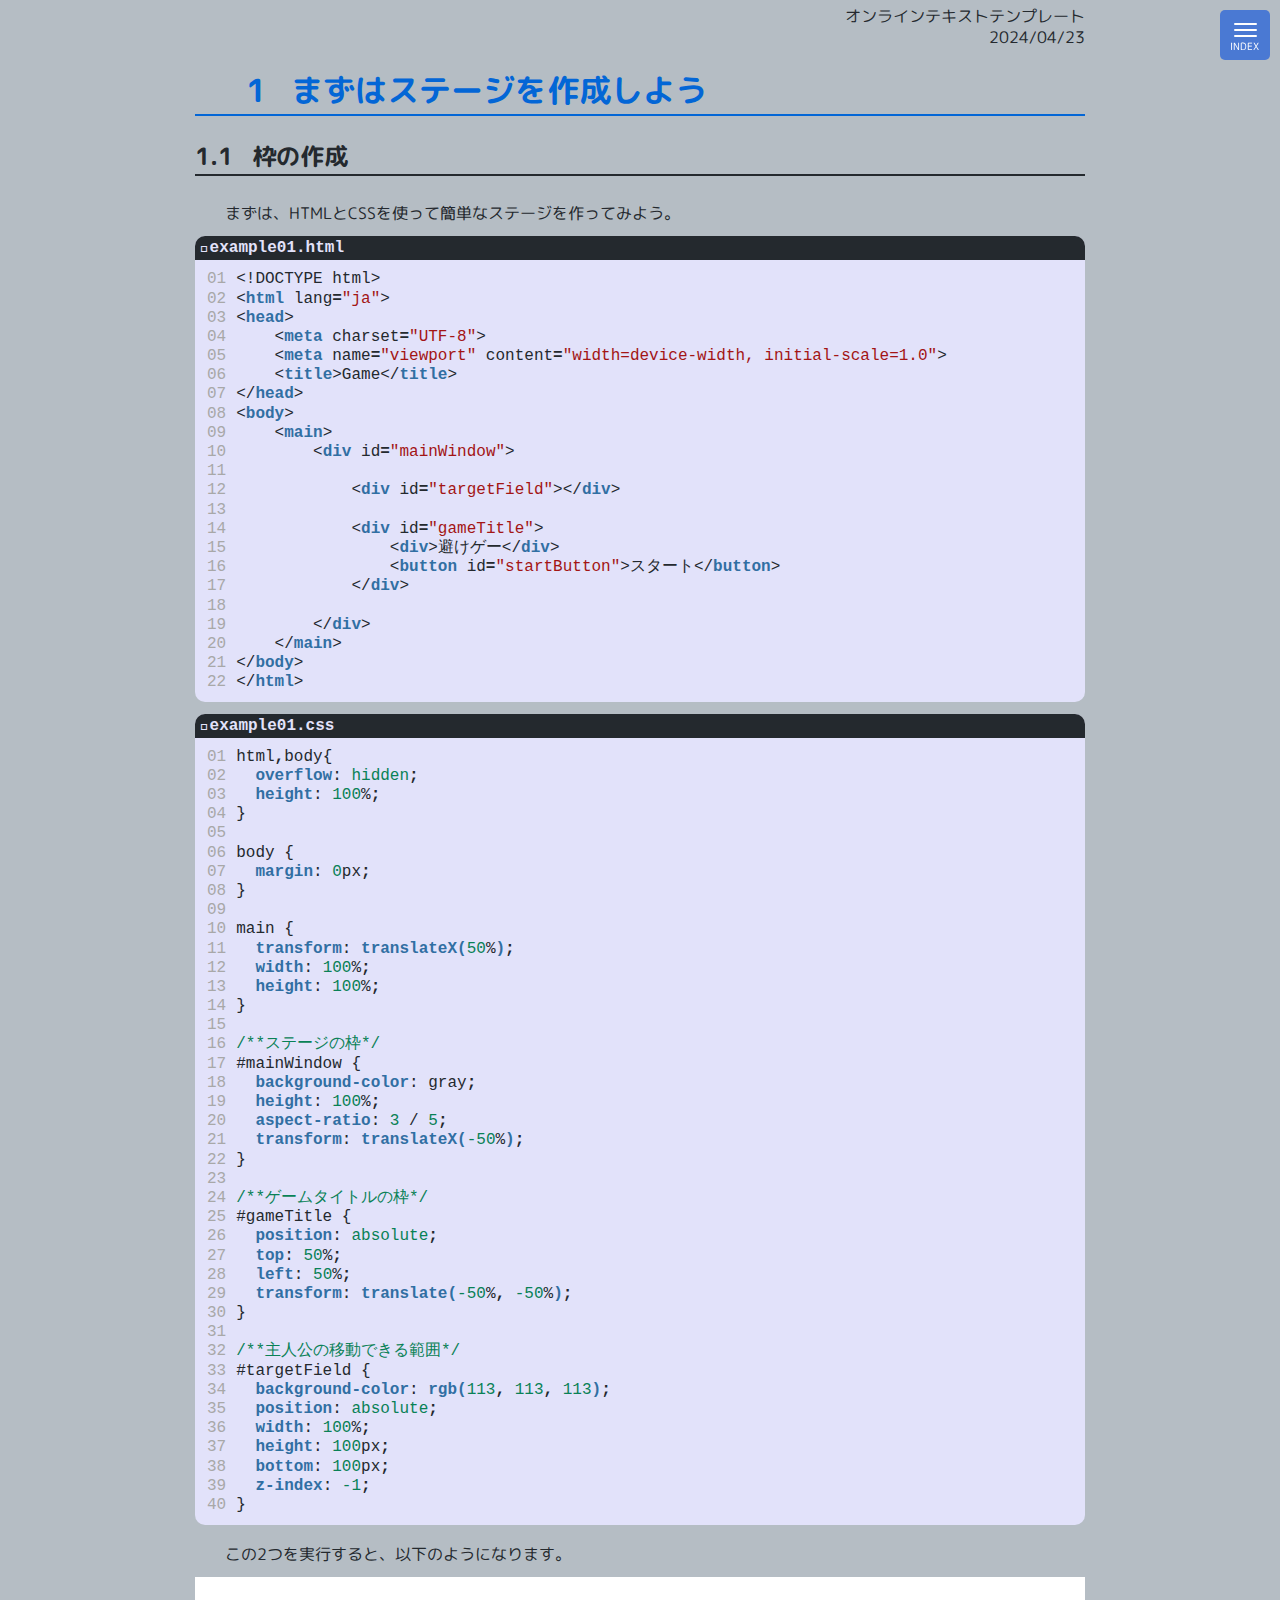
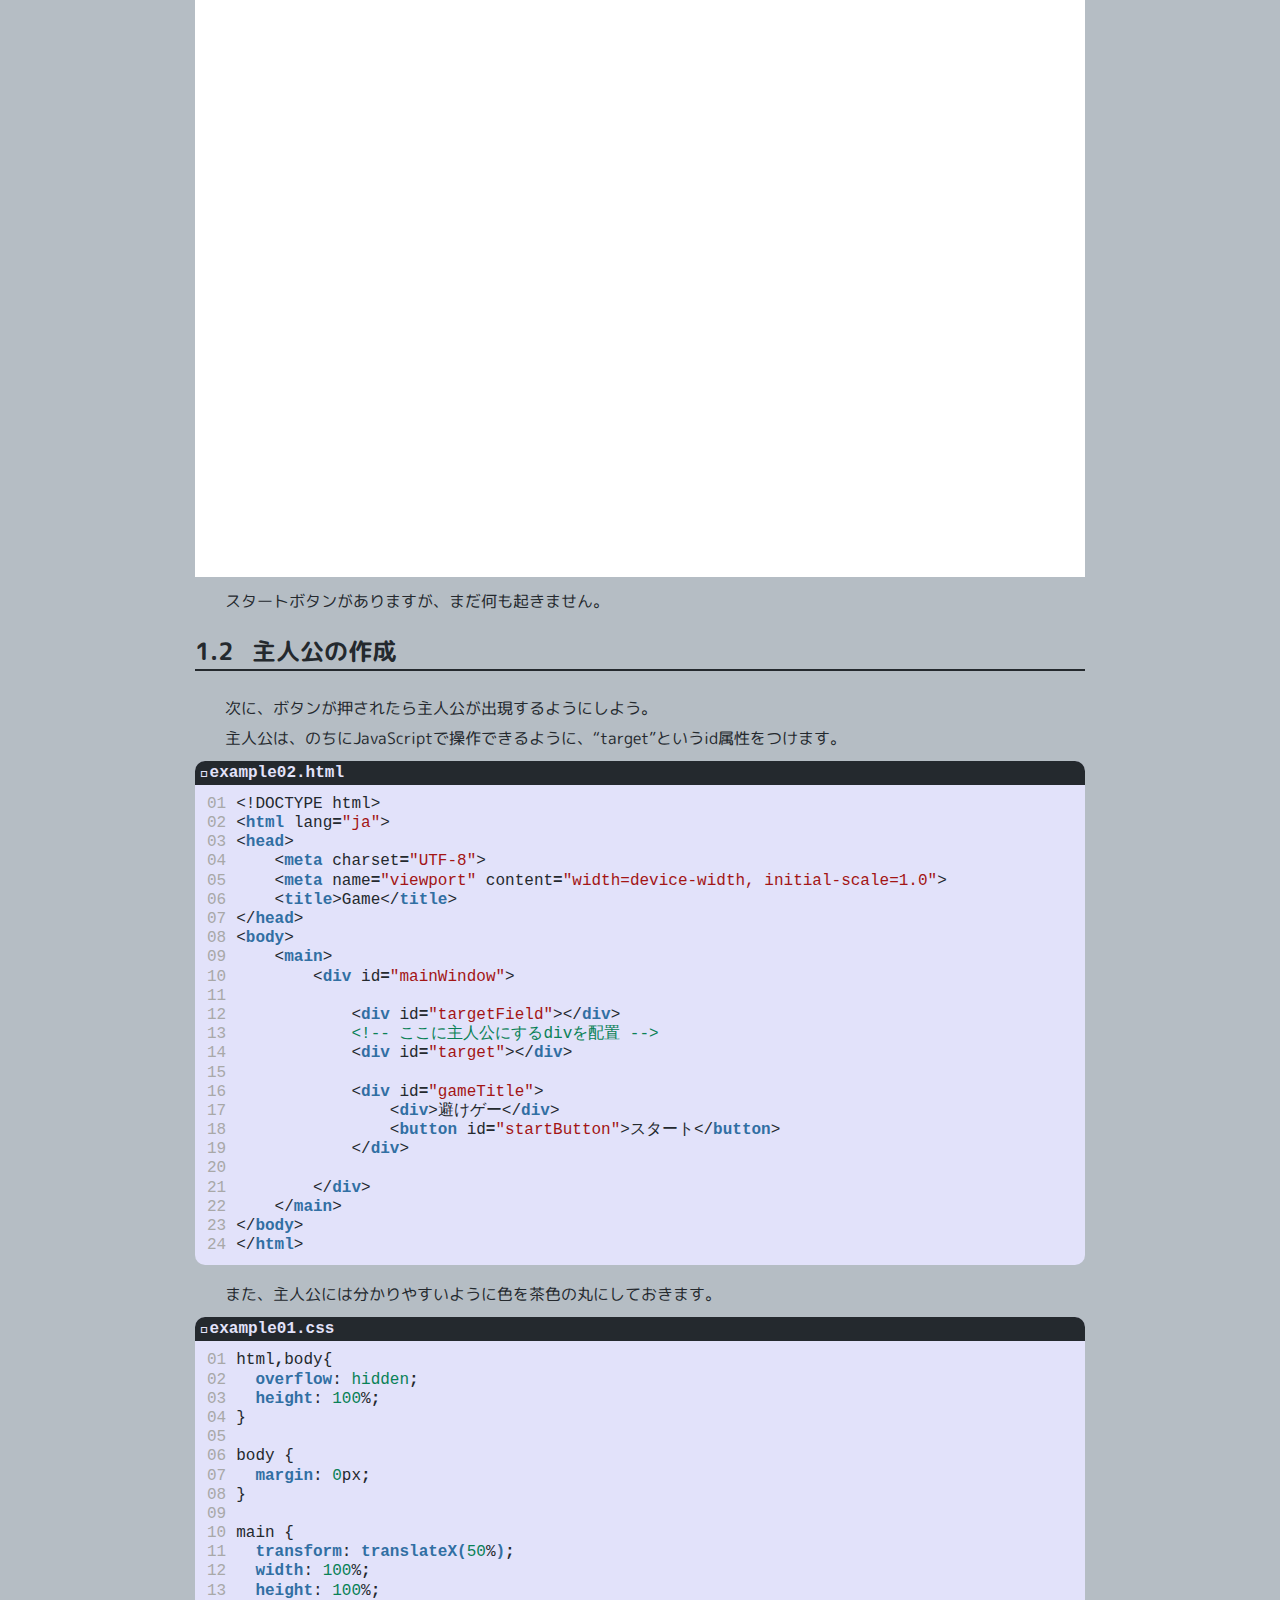
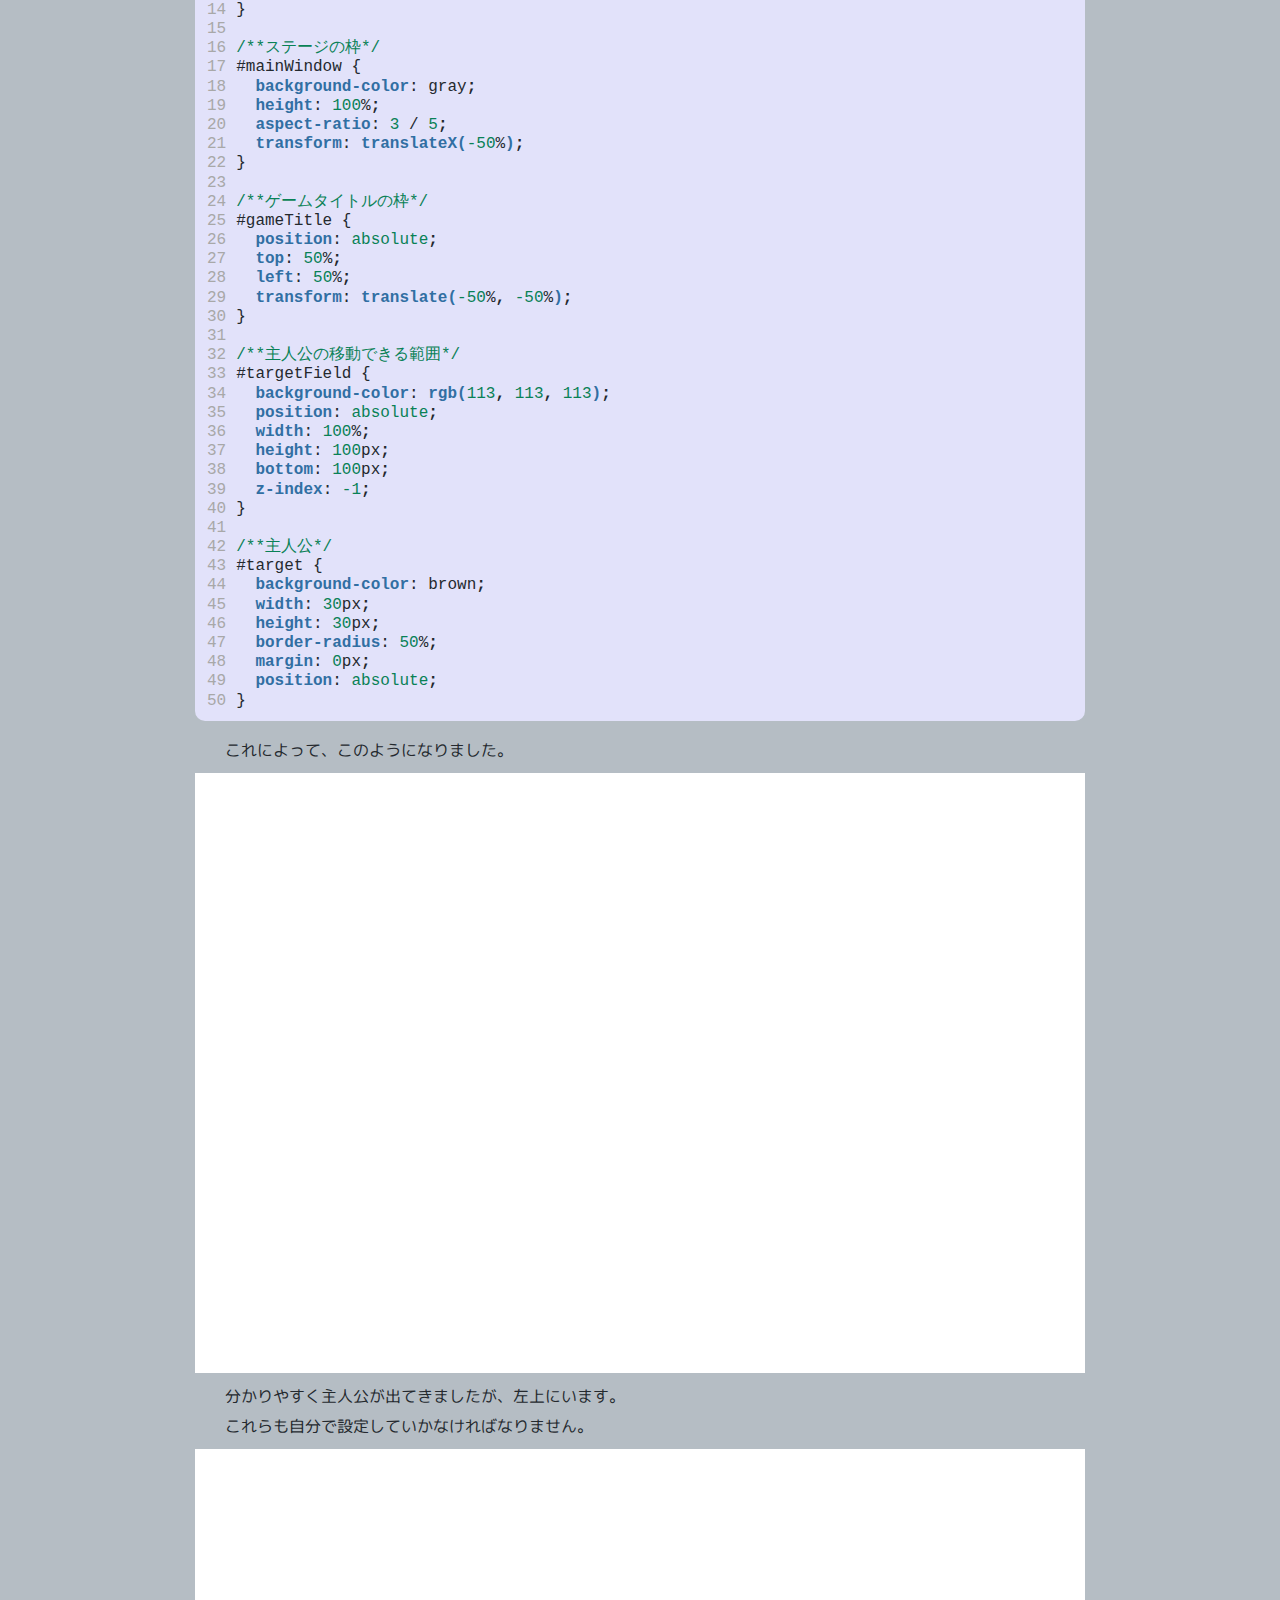
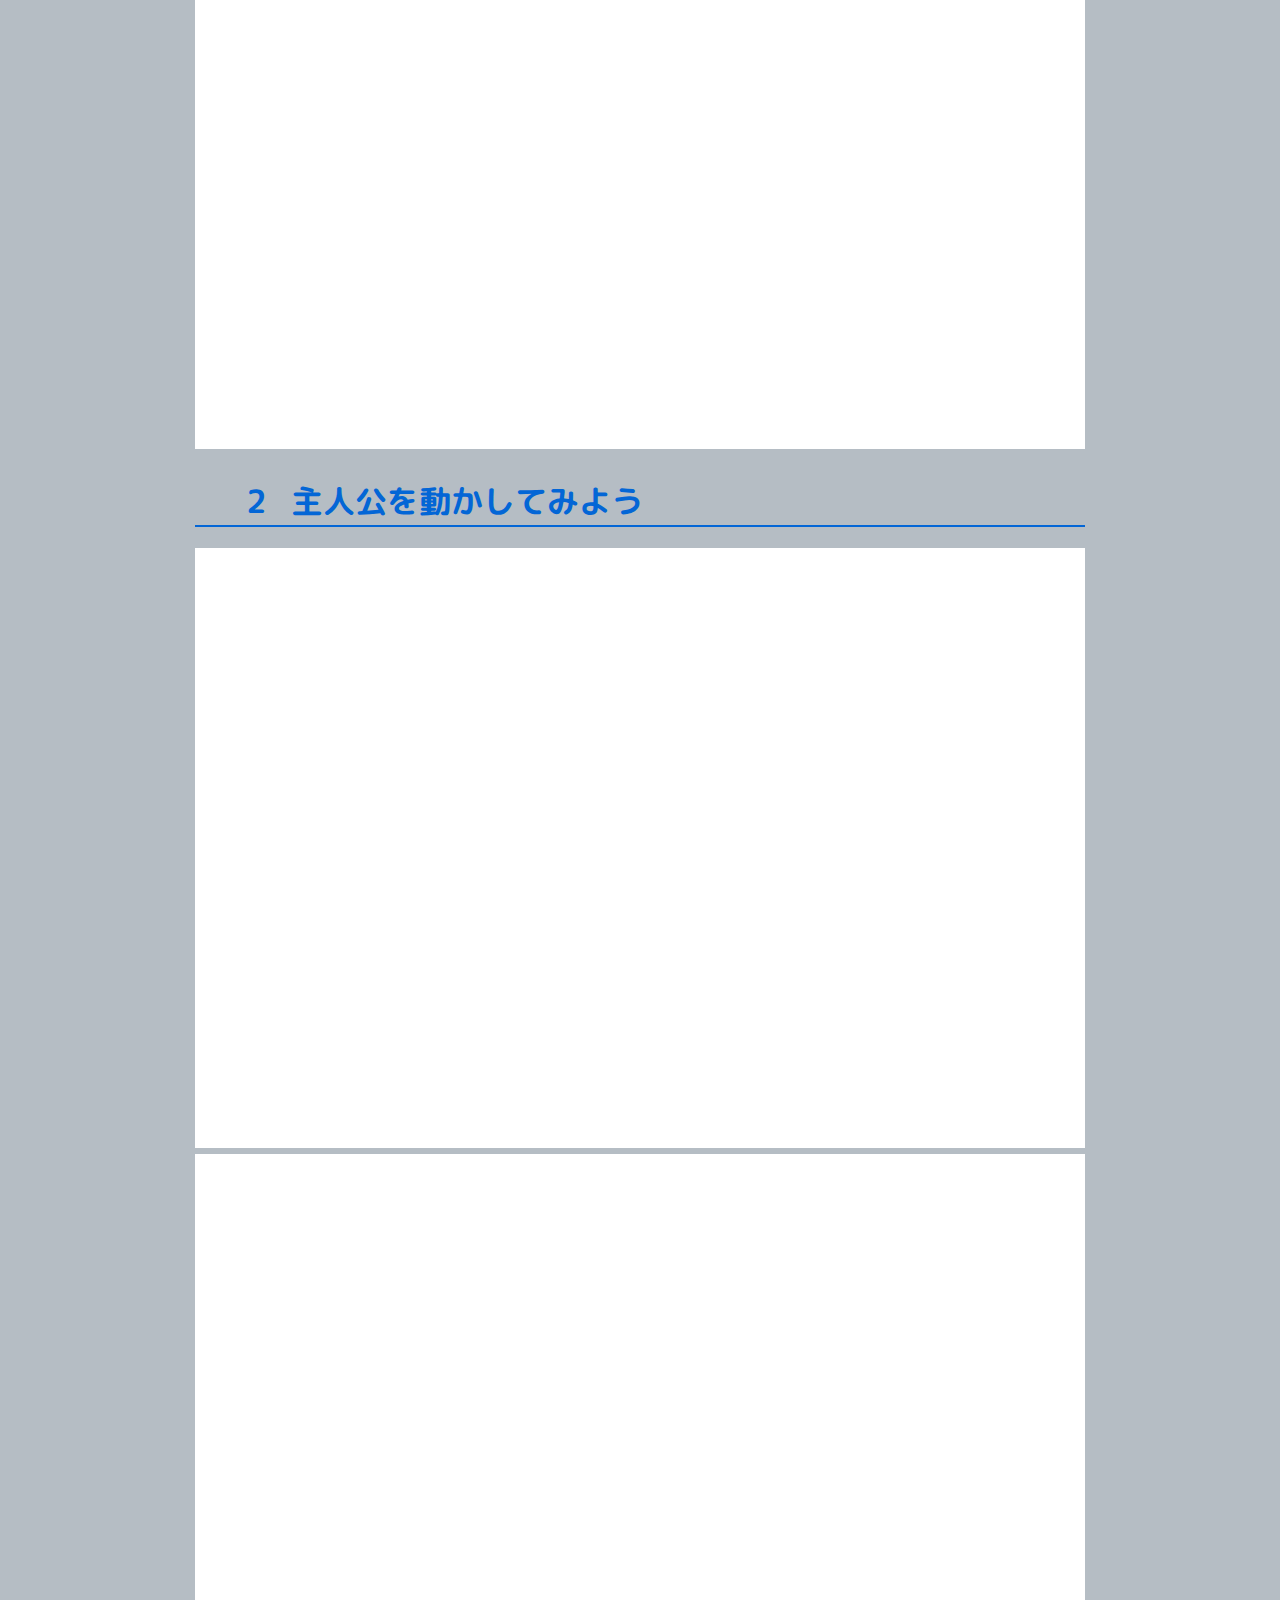
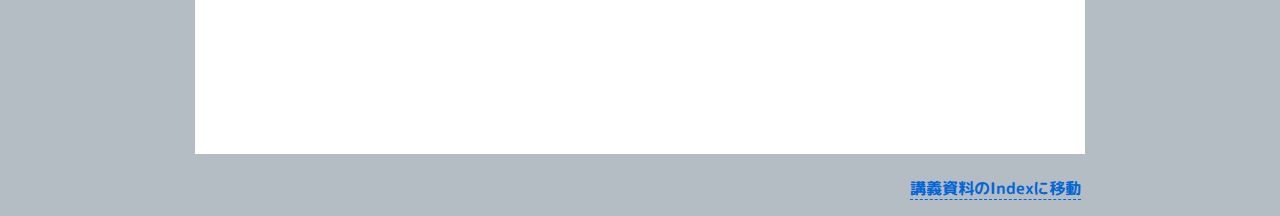
==== commit d30c1d54: "docs: update docs/index.html and docs/index.md" ====
--- a/docs/index.html
+++ b/docs/index.html
@@ -42,75 +42,18 @@
       <div id="g-nav-list">
         <!-- ---------------------------------------- -->
          <ul>
-<li><a href="#html-hypertext-markup-language"
-id="toc-html-hypertext-markup-language"><span
-class="toc-section-number">1</span> HTML (HyperText Markup Language)</a>
+<li><a href="#まずはステージを作成しよう"
+id="toc-まずはステージを作成しよう"><span
+class="toc-section-number">1</span> まずはステージを作成しよう</a>
 <ul>
-<li><a href="#htmlの簡単な例" id="toc-htmlの簡単な例"><span
-class="toc-section-number">1.1</span> HTMLの簡単な例</a></li>
+<li><a href="#枠の作成" id="toc-枠の作成"><span
+class="toc-section-number">1.1</span> 枠の作成</a></li>
+<li><a href="#主人公の作成" id="toc-主人公の作成"><span
+class="toc-section-number">1.2</span> 主人公の作成</a></li>
 </ul></li>
-<li><a href="#css-cascading-style-sheets"
-id="toc-css-cascading-style-sheets"><span
-class="toc-section-number">2</span> CSS (Cascading Style
-Sheets)</a></li>
-<li><a href="#javascript" id="toc-javascript"><span
-class="toc-section-number">3</span> JavaScript</a></li>
-<li><a href="#変数" id="toc-変数"><span
-class="toc-section-number">4</span> 変数</a>
-<ul>
-<li><a href="#役割" id="toc-役割"><span
-class="toc-section-number">4.1</span> 役割</a></li>
-<li><a href="#コード例" id="toc-コード例"><span
-class="toc-section-number">4.2</span> コード例</a></li>
-</ul></li>
-<li><a href="#条件分岐" id="toc-条件分岐"><span
-class="toc-section-number">5</span> 条件分岐</a>
-<ul>
-<li><a href="#役割-1" id="toc-役割-1"><span
-class="toc-section-number">5.1</span> 役割</a></li>
-<li><a href="#コード例-1" id="toc-コード例-1"><span
-class="toc-section-number">5.2</span> コード例</a></li>
-</ul></li>
-<li><a href="#繰り返し処理" id="toc-繰り返し処理"><span
-class="toc-section-number">6</span> 繰り返し処理</a>
-<ul>
-<li><a href="#役割-2" id="toc-役割-2"><span
-class="toc-section-number">6.1</span> 役割</a></li>
-<li><a href="#コード例-2" id="toc-コード例-2"><span
-class="toc-section-number">6.2</span> コード例</a></li>
-</ul></li>
-<li><a href="#例外処理" id="toc-例外処理"><span
-class="toc-section-number">7</span> 例外処理</a>
-<ul>
-<li><a href="#役割-3" id="toc-役割-3"><span
-class="toc-section-number">7.1</span> 役割</a></li>
-<li><a href="#コード例-3" id="toc-コード例-3"><span
-class="toc-section-number">7.2</span> コード例</a></li>
-</ul></li>
-<li><a href="#関数" id="toc-関数"><span
-class="toc-section-number">8</span> 関数</a>
-<ul>
-<li><a href="#役割-4" id="toc-役割-4"><span
-class="toc-section-number">8.1</span> 役割</a></li>
-<li><a href="#コード例-4" id="toc-コード例-4"><span
-class="toc-section-number">8.2</span> コード例</a></li>
-</ul></li>
-<li><a href="#無名関数" id="toc-無名関数"><span
-class="toc-section-number">9</span> 無名関数</a>
-<ul>
-<li><a href="#役割-5" id="toc-役割-5"><span
-class="toc-section-number">9.1</span> 役割</a></li>
-<li><a href="#コード例-5" id="toc-コード例-5"><span
-class="toc-section-number">9.2</span> コード例</a></li>
-</ul></li>
-<li><a href="#イベントリスナー" id="toc-イベントリスナー"><span
-class="toc-section-number">10</span> イベントリスナー</a>
-<ul>
-<li><a href="#役割-6" id="toc-役割-6"><span
-class="toc-section-number">10.1</span> 役割</a></li>
-<li><a href="#コード例-6" id="toc-コード例-6"><span
-class="toc-section-number">10.2</span> コード例</a></li>
-</ul></li>
+<li><a href="#主人公を動かしてみよう"
+id="toc-主人公を動かしてみよう"><span
+class="toc-section-number">2</span> 主人公を動かしてみよう</a></li>
 </ul> 
         <!-- ---------------------------------------- -->
       </div>
@@ -123,298 +66,215 @@
 
     <main class="markdown-body">
       <!-- ---------------------------------------- -->
-      <h1 data-number="1" id="html-hypertext-markup-language"><span
-      class="header-section-number">1</span> HTML (HyperText Markup
-      Language)</h1>
-      <ul>
-      <li>HTMLは、ウェブページの構造を定義するための<span
-      class="masked">マークアップ言語</span>です。ウェブページの骨組みを作り、テキスト、画像、リンクなどの<span
-      class="masked">コンテンツ</span>を配置するために使用されます。HTMLはタグと呼ばれる特定のキーワードを使用して、異なる要素を定義します。例えば、<code>&lt;p&gt;</code>タグは段落を、<code>&lt;a&gt;</code>タグはリンクを表します。</li>
-      <li>詳しい解説は<a
-      href="https://developer.mozilla.org/ja/docs/Learn/Getting_started_with_the_web/HTML_basics">こちら</a></li>
-      </ul>
-      <h2 data-number="1.1" id="htmlの簡単な例"><span
-      class="header-section-number">1.1</span> HTMLの簡単な例</h2>
+      <h1 data-number="1" id="まずはステージを作成しよう"><span
+      class="header-section-number">1</span>
+      まずはステージを作成しよう</h1>
+      <h2 data-number="1.1" id="枠の作成"><span
+      class="header-section-number">1.1</span> 枠の作成</h2>
+      <ul>
+      <li>まずは、HTMLとCSSを使って簡単なステージを作ってみよう。</li>
+      </ul>
       <div class="sourceCode" id="cb1"
       data-caption="example01.html"><pre
-      class="sourceCode numberSource html numberLines"><code class="sourceCode html"><span id="cb1-1"><a href="#cb1-1"></a><span class="co">&lt;!-- HTML5文書であることを宣言 --&gt;</span></span>
-<span id="cb1-2"><a href="#cb1-2"></a><span class="dt">&lt;!DOCTYPE</span> html<span class="dt">&gt;</span></span>
-<span id="cb1-3"><a href="#cb1-3"></a><span class="co">&lt;!-- HTML文書の開始を示し、言語が英語であることを指定 --&gt;</span></span>
-<span id="cb1-4"><a href="#cb1-4"></a><span class="dt">&lt;</span><span class="kw">html</span><span class="ot"> lang</span><span class="op">=</span><span class="st">&quot;ja&quot;</span><span class="dt">&gt;</span></span>
-<span id="cb1-5"><a href="#cb1-5"></a>  <span class="co">&lt;!-- ヘッダー部分の開始 --&gt;</span></span>
-<span id="cb1-6"><a href="#cb1-6"></a><span class="dt">&lt;</span><span class="kw">head</span><span class="dt">&gt;</span></span>
-<span id="cb1-7"><a href="#cb1-7"></a></span>
-<span id="cb1-8"><a href="#cb1-8"></a>    <span class="co">&lt;!-- 文字エンコーディングがUTF-8であることを指定 --&gt;</span></span>
-<span id="cb1-9"><a href="#cb1-9"></a>    <span class="dt">&lt;</span><span class="kw">meta</span><span class="ot"> charset</span><span class="op">=</span><span class="st">&quot;UTF-8&quot;</span><span class="dt">&gt;</span></span>
-<span id="cb1-10"><a href="#cb1-10"></a></span>
-<span id="cb1-11"><a href="#cb1-11"></a>    <span class="co">&lt;!-- ビューポートの設定を行い、レスポンシブデザインに対応 --&gt;</span></span>
-<span id="cb1-12"><a href="#cb1-12"></a>    <span class="dt">&lt;</span><span class="kw">meta</span><span class="ot"> name</span><span class="op">=</span><span class="st">&quot;viewport&quot;</span><span class="ot"> content</span><span class="op">=</span><span class="st">&quot;width=device-width, initial-scale=1.0&quot;</span><span class="dt">&gt;</span> </span>
+      class="sourceCode numberSource html numberLines"><code class="sourceCode html"><span id="cb1-1"><a href="#cb1-1"></a><span class="dt">&lt;!DOCTYPE</span> html<span class="dt">&gt;</span></span>
+<span id="cb1-2"><a href="#cb1-2"></a><span class="dt">&lt;</span><span class="kw">html</span><span class="ot"> lang</span><span class="op">=</span><span class="st">&quot;ja&quot;</span><span class="dt">&gt;</span></span>
+<span id="cb1-3"><a href="#cb1-3"></a><span class="dt">&lt;</span><span class="kw">head</span><span class="dt">&gt;</span></span>
+<span id="cb1-4"><a href="#cb1-4"></a>    <span class="dt">&lt;</span><span class="kw">meta</span><span class="ot"> charset</span><span class="op">=</span><span class="st">&quot;UTF-8&quot;</span><span class="dt">&gt;</span></span>
+<span id="cb1-5"><a href="#cb1-5"></a>    <span class="dt">&lt;</span><span class="kw">meta</span><span class="ot"> name</span><span class="op">=</span><span class="st">&quot;viewport&quot;</span><span class="ot"> content</span><span class="op">=</span><span class="st">&quot;width=device-width, initial-scale=1.0&quot;</span><span class="dt">&gt;</span></span>
+<span id="cb1-6"><a href="#cb1-6"></a>    <span class="dt">&lt;</span><span class="kw">title</span><span class="dt">&gt;</span>Game<span class="dt">&lt;/</span><span class="kw">title</span><span class="dt">&gt;</span></span>
+<span id="cb1-7"><a href="#cb1-7"></a><span class="dt">&lt;/</span><span class="kw">head</span><span class="dt">&gt;</span></span>
+<span id="cb1-8"><a href="#cb1-8"></a><span class="dt">&lt;</span><span class="kw">body</span><span class="dt">&gt;</span></span>
+<span id="cb1-9"><a href="#cb1-9"></a>    <span class="dt">&lt;</span><span class="kw">main</span><span class="dt">&gt;</span></span>
+<span id="cb1-10"><a href="#cb1-10"></a>        <span class="dt">&lt;</span><span class="kw">div</span><span class="ot"> id</span><span class="op">=</span><span class="st">&quot;mainWindow&quot;</span><span class="dt">&gt;</span></span>
+<span id="cb1-11"><a href="#cb1-11"></a></span>
+<span id="cb1-12"><a href="#cb1-12"></a>            <span class="dt">&lt;</span><span class="kw">div</span><span class="ot"> id</span><span class="op">=</span><span class="st">&quot;targetField&quot;</span><span class="dt">&gt;&lt;/</span><span class="kw">div</span><span class="dt">&gt;</span></span>
 <span id="cb1-13"><a href="#cb1-13"></a></span>
-<span id="cb1-14"><a href="#cb1-14"></a>    <span class="co">&lt;!-- ウェブページのタイトルを設定 --&gt;</span></span>
-<span id="cb1-15"><a href="#cb1-15"></a>    <span class="dt">&lt;</span><span class="kw">title</span><span class="dt">&gt;</span>HTMLのタイトル<span class="dt">&lt;/</span><span class="kw">title</span><span class="dt">&gt;</span></span>
-<span id="cb1-16"><a href="#cb1-16"></a></span>
-<span id="cb1-17"><a href="#cb1-17"></a><span class="co">&lt;!-- ヘッダー部分の終了 --&gt;</span></span>
-<span id="cb1-18"><a href="#cb1-18"></a><span class="dt">&lt;/</span><span class="kw">head</span><span class="dt">&gt;</span></span>
-<span id="cb1-19"><a href="#cb1-19"></a></span>
-<span id="cb1-20"><a href="#cb1-20"></a><span class="co">&lt;!-- ボディ部分の開始 --&gt;</span></span>
-<span id="cb1-21"><a href="#cb1-21"></a><span class="dt">&lt;</span><span class="kw">body</span><span class="dt">&gt;</span></span>
-<span id="cb1-22"><a href="#cb1-22"></a></span>
-<span id="cb1-23"><a href="#cb1-23"></a>    <span class="co">&lt;!-- 見出しを設定 --&gt;</span></span>
-<span id="cb1-24"><a href="#cb1-24"></a>    <span class="dt">&lt;</span><span class="kw">h1</span><span class="dt">&gt;</span>教材用サンプル<span class="dt">&lt;/</span><span class="kw">h1</span><span class="dt">&gt;</span></span>
-<span id="cb1-25"><a href="#cb1-25"></a></span>
-<span id="cb1-26"><a href="#cb1-26"></a>    <span class="co">&lt;!-- 段落のテキストを追加 --&gt;</span></span>
-<span id="cb1-27"><a href="#cb1-27"></a>    <span class="dt">&lt;</span><span class="kw">p</span><span class="dt">&gt;</span>こちらはテストで作成したWebページです。<span class="dt">&lt;/</span><span class="kw">p</span><span class="dt">&gt;</span></span>
-<span id="cb1-28"><a href="#cb1-28"></a></span>
-<span id="cb1-29"><a href="#cb1-29"></a>    <span class="co">&lt;!-- リンクを設定 --&gt;</span></span>
-<span id="cb1-30"><a href="#cb1-30"></a>    <span class="dt">&lt;</span><span class="kw">a</span><span class="ot"> href</span><span class="op">=</span><span class="st">&quot;https://developer.mozilla.org/ja/docs/Learn/Getting_started_with_the_web/HTML_basics&quot;</span><span class="dt">&gt;</span>HTMLとは<span class="dt">&lt;/</span><span class="kw">a</span><span class="dt">&gt;</span></span>
-<span id="cb1-31"><a href="#cb1-31"></a></span>
-<span id="cb1-32"><a href="#cb1-32"></a>    <span class="co">&lt;!-- 画像を挿入 --&gt;</span></span>
-<span id="cb1-33"><a href="#cb1-33"></a>    <span class="dt">&lt;</span><span class="kw">img</span><span class="ot"> src</span><span class="op">=</span><span class="st">&quot;figs/computer_programming_man.png&quot;</span><span class="dt">&gt;</span></span>
-<span id="cb1-34"><a href="#cb1-34"></a></span>
-<span id="cb1-35"><a href="#cb1-35"></a><span class="co">&lt;!-- ボディ部分の終了 --&gt;</span></span>
-<span id="cb1-36"><a href="#cb1-36"></a><span class="dt">&lt;/</span><span class="kw">body</span><span class="dt">&gt;</span></span>
-<span id="cb1-37"><a href="#cb1-37"></a><span class="co">&lt;!-- HTML文書の終了 --&gt;</span></span>
-<span id="cb1-38"><a href="#cb1-38"></a><span class="dt">&lt;/</span><span class="kw">html</span><span class="dt">&gt;</span></span></code></pre></div>
-      <iframe src="index_html.html">
-      </iframe>
-      <h1 data-number="2" id="css-cascading-style-sheets"><span
-      class="header-section-number">2</span> CSS (Cascading Style
-      Sheets)</h1>
-      <ul>
-      <li>CSSは、ウェブページのスタイルを定義するための<span
-      class="masked">スタイルシート言語</span>です。HTMLで作成されたウェブページの見た目と感じを<span
-      class="masked">カスタマイズ</span>するために使用されます。CSSを利用することで、色、フォント、レイアウトなどを制御し、ページ全体のデザインを向上させることができます。CSSは、HTML要素にスタイルルールを適用することで機能し、これにより開発者はページのプレゼンテーションを柔軟に管理できます。</li>
-      <li>詳しい解説は<a
-      href="https://developer.mozilla.org/ja/docs/Learn/Getting_started_with_the_web/CSS_basics">こちら</a></li>
-      </ul>
-      <div class="sourceCode" id="cb2"
+<span id="cb1-14"><a href="#cb1-14"></a>            <span class="dt">&lt;</span><span class="kw">div</span><span class="ot"> id</span><span class="op">=</span><span class="st">&quot;gameTitle&quot;</span><span class="dt">&gt;</span></span>
+<span id="cb1-15"><a href="#cb1-15"></a>                <span class="dt">&lt;</span><span class="kw">div</span><span class="dt">&gt;</span>避けゲー<span class="dt">&lt;/</span><span class="kw">div</span><span class="dt">&gt;</span></span>
+<span id="cb1-16"><a href="#cb1-16"></a>                <span class="dt">&lt;</span><span class="kw">button</span><span class="ot"> id</span><span class="op">=</span><span class="st">&quot;startButton&quot;</span><span class="dt">&gt;</span>スタート<span class="dt">&lt;/</span><span class="kw">button</span><span class="dt">&gt;</span></span>
+<span id="cb1-17"><a href="#cb1-17"></a>            <span class="dt">&lt;/</span><span class="kw">div</span><span class="dt">&gt;</span></span>
+<span id="cb1-18"><a href="#cb1-18"></a></span>
+<span id="cb1-19"><a href="#cb1-19"></a>        <span class="dt">&lt;/</span><span class="kw">div</span><span class="dt">&gt;</span></span>
+<span id="cb1-20"><a href="#cb1-20"></a>    <span class="dt">&lt;/</span><span class="kw">main</span><span class="dt">&gt;</span></span>
+<span id="cb1-21"><a href="#cb1-21"></a><span class="dt">&lt;/</span><span class="kw">body</span><span class="dt">&gt;</span></span>
+<span id="cb1-22"><a href="#cb1-22"></a><span class="dt">&lt;/</span><span class="kw">html</span><span class="dt">&gt;</span></span></code></pre></div>
+      <div class="sourceCode" id="cb2" data-caption="example01.css"><pre
+      class="sourceCode numberSource css numberLines"><code class="sourceCode css"><span id="cb2-1"><a href="#cb2-1"></a>html<span class="op">,</span>body{</span>
+<span id="cb2-2"><a href="#cb2-2"></a>  <span class="kw">overflow</span><span class="ch">:</span> <span class="dv">hidden</span><span class="op">;</span></span>
+<span id="cb2-3"><a href="#cb2-3"></a>  <span class="kw">height</span><span class="ch">:</span> <span class="dv">100</span><span class="dt">%</span><span class="op">;</span></span>
+<span id="cb2-4"><a href="#cb2-4"></a>}</span>
+<span id="cb2-5"><a href="#cb2-5"></a>       </span>
+<span id="cb2-6"><a href="#cb2-6"></a>body {</span>
+<span id="cb2-7"><a href="#cb2-7"></a>  <span class="kw">margin</span><span class="ch">:</span> <span class="dv">0</span><span class="dt">px</span><span class="op">;</span></span>
+<span id="cb2-8"><a href="#cb2-8"></a>}</span>
+<span id="cb2-9"><a href="#cb2-9"></a></span>
+<span id="cb2-10"><a href="#cb2-10"></a>main {</span>
+<span id="cb2-11"><a href="#cb2-11"></a>  <span class="kw">transform</span><span class="ch">:</span> <span class="fu">translateX(</span><span class="dv">50</span><span class="dt">%</span><span class="fu">)</span><span class="op">;</span></span>
+<span id="cb2-12"><a href="#cb2-12"></a>  <span class="kw">width</span><span class="ch">:</span> <span class="dv">100</span><span class="dt">%</span><span class="op">;</span></span>
+<span id="cb2-13"><a href="#cb2-13"></a>  <span class="kw">height</span><span class="ch">:</span> <span class="dv">100</span><span class="dt">%</span><span class="op">;</span></span>
+<span id="cb2-14"><a href="#cb2-14"></a>}</span>
+<span id="cb2-15"><a href="#cb2-15"></a></span>
+<span id="cb2-16"><a href="#cb2-16"></a><span class="co">/**ステージの枠*/</span></span>
+<span id="cb2-17"><a href="#cb2-17"></a><span class="pp">#mainWindow</span> {</span>
+<span id="cb2-18"><a href="#cb2-18"></a>  <span class="kw">background-color</span><span class="ch">:</span> <span class="cn">gray</span><span class="op">;</span></span>
+<span id="cb2-19"><a href="#cb2-19"></a>  <span class="kw">height</span><span class="ch">:</span> <span class="dv">100</span><span class="dt">%</span><span class="op">;</span></span>
+<span id="cb2-20"><a href="#cb2-20"></a>  <span class="kw">aspect-ratio</span><span class="ch">:</span> <span class="dv">3</span> / <span class="dv">5</span><span class="op">;</span></span>
+<span id="cb2-21"><a href="#cb2-21"></a>  <span class="kw">transform</span><span class="ch">:</span> <span class="fu">translateX(</span><span class="dv">-50</span><span class="dt">%</span><span class="fu">)</span><span class="op">;</span></span>
+<span id="cb2-22"><a href="#cb2-22"></a>}</span>
+<span id="cb2-23"><a href="#cb2-23"></a></span>
+<span id="cb2-24"><a href="#cb2-24"></a><span class="co">/**ゲームタイトルの枠*/</span></span>
+<span id="cb2-25"><a href="#cb2-25"></a><span class="pp">#gameTitle</span> {</span>
+<span id="cb2-26"><a href="#cb2-26"></a>  <span class="kw">position</span><span class="ch">:</span> <span class="dv">absolute</span><span class="op">;</span></span>
+<span id="cb2-27"><a href="#cb2-27"></a>  <span class="kw">top</span><span class="ch">:</span> <span class="dv">50</span><span class="dt">%</span><span class="op">;</span></span>
+<span id="cb2-28"><a href="#cb2-28"></a>  <span class="kw">left</span><span class="ch">:</span> <span class="dv">50</span><span class="dt">%</span><span class="op">;</span></span>
+<span id="cb2-29"><a href="#cb2-29"></a>  <span class="kw">transform</span><span class="ch">:</span> <span class="fu">translate(</span><span class="dv">-50</span><span class="dt">%</span><span class="op">,</span> <span class="dv">-50</span><span class="dt">%</span><span class="fu">)</span><span class="op">;</span></span>
+<span id="cb2-30"><a href="#cb2-30"></a>}</span>
+<span id="cb2-31"><a href="#cb2-31"></a></span>
+<span id="cb2-32"><a href="#cb2-32"></a><span class="co">/**主人公の移動できる範囲*/</span></span>
+<span id="cb2-33"><a href="#cb2-33"></a><span class="pp">#targetField</span> {</span>
+<span id="cb2-34"><a href="#cb2-34"></a>  <span class="kw">background-color</span><span class="ch">:</span> <span class="fu">rgb(</span><span class="dv">113</span><span class="op">,</span> <span class="dv">113</span><span class="op">,</span> <span class="dv">113</span><span class="fu">)</span><span class="op">;</span></span>
+<span id="cb2-35"><a href="#cb2-35"></a>  <span class="kw">position</span><span class="ch">:</span> <span class="dv">absolute</span><span class="op">;</span></span>
+<span id="cb2-36"><a href="#cb2-36"></a>  <span class="kw">width</span><span class="ch">:</span> <span class="dv">100</span><span class="dt">%</span><span class="op">;</span></span>
+<span id="cb2-37"><a href="#cb2-37"></a>  <span class="kw">height</span><span class="ch">:</span> <span class="dv">100</span><span class="dt">px</span><span class="op">;</span></span>
+<span id="cb2-38"><a href="#cb2-38"></a>  <span class="kw">bottom</span><span class="ch">:</span> <span class="dv">100</span><span class="dt">px</span><span class="op">;</span></span>
+<span id="cb2-39"><a href="#cb2-39"></a>  <span class="kw">z-index</span><span class="ch">:</span> <span class="dv">-1</span><span class="op">;</span></span>
+<span id="cb2-40"><a href="#cb2-40"></a>}</span></code></pre></div>
+      <ul>
+      <li>この2つを実行すると、以下のようになります。</li>
+      </ul>
+      <iframe height="300" style="width: 100%; height: 600px;" scrolling="no" title="Untitled" src="https://codepen.io/YasaiRa-men/embed/oNOKKry?default-tab=html%2Cresult&amp;editable=true" frameborder="no" loading="lazy" allowtransparency="true" allowfullscreen="true">
+      See the Pen <a href="https://codepen.io/YasaiRa-men/pen/oNOKKry">
+      Untitled</a> by バナナフライ
+      (<a href="https://codepen.io/YasaiRa-men"><span class="citation"
+      data-cites="YasaiRa-men">@YasaiRa-men</span></a>) on
+      <a href="https://codepen.io">CodePen</a>.
+      </iframe>
+      <ul>
+      <li>スタートボタンがありますが、まだ何も起きません。</li>
+      </ul>
+      <h2 data-number="1.2" id="主人公の作成"><span
+      class="header-section-number">1.2</span> 主人公の作成</h2>
+      <ul>
+      <li>次に、ボタンが押されたら主人公が出現するようにしよう。</li>
+      <li>主人公は、のちにJavaScriptで操作できるように、“target”というid属性をつけます。</li>
+      </ul>
+      <div class="sourceCode" id="cb3"
       data-caption="example02.html"><pre
-      class="sourceCode numberSource html numberLines"><code class="sourceCode html"><span id="cb2-1"><a href="#cb2-1"></a><span class="co">&lt;!-- HTML5文書であることを宣言 --&gt;</span></span>
-<span id="cb2-2"><a href="#cb2-2"></a><span class="dt">&lt;!DOCTYPE</span> html<span class="dt">&gt;</span></span>
-<span id="cb2-3"><a href="#cb2-3"></a><span class="co">&lt;!-- HTML文書の開始を示し、言語が英語であることを指定 --&gt;</span></span>
-<span id="cb2-4"><a href="#cb2-4"></a><span class="dt">&lt;</span><span class="kw">html</span><span class="ot"> lang</span><span class="op">=</span><span class="st">&quot;ja&quot;</span><span class="dt">&gt;</span></span>
-<span id="cb2-5"><a href="#cb2-5"></a>  <span class="co">&lt;!-- ヘッダー部分の開始 --&gt;</span></span>
-<span id="cb2-6"><a href="#cb2-6"></a><span class="dt">&lt;</span><span class="kw">head</span><span class="dt">&gt;</span></span>
-<span id="cb2-7"><a href="#cb2-7"></a></span>
-<span id="cb2-8"><a href="#cb2-8"></a>    <span class="co">&lt;!-- 文字エンコーディングがUTF-8であることを指定 --&gt;</span></span>
-<span id="cb2-9"><a href="#cb2-9"></a>    <span class="dt">&lt;</span><span class="kw">meta</span><span class="ot"> charset</span><span class="op">=</span><span class="st">&quot;UTF-8&quot;</span><span class="dt">&gt;</span></span>
-<span id="cb2-10"><a href="#cb2-10"></a></span>
-<span id="cb2-11"><a href="#cb2-11"></a>    <span class="co">&lt;!-- ビューポートの設定を行い、レスポンシブデザインに対応 --&gt;</span></span>
-<span id="cb2-12"><a href="#cb2-12"></a>    <span class="dt">&lt;</span><span class="kw">meta</span><span class="ot"> name</span><span class="op">=</span><span class="st">&quot;viewport&quot;</span><span class="ot"> content</span><span class="op">=</span><span class="st">&quot;width=device-width, initial-scale=1.0&quot;</span><span class="dt">&gt;</span> </span>
-<span id="cb2-13"><a href="#cb2-13"></a></span>
-<span id="cb2-14"><a href="#cb2-14"></a>    <span class="co">&lt;!-- ウェブページのタイトルを設定 --&gt;</span></span>
-<span id="cb2-15"><a href="#cb2-15"></a>    <span class="dt">&lt;</span><span class="kw">title</span><span class="dt">&gt;</span>HTMLのタイトル<span class="dt">&lt;/</span><span class="kw">title</span><span class="dt">&gt;</span></span>
-<span id="cb2-16"><a href="#cb2-16"></a></span>
-<span id="cb2-17"><a href="#cb2-17"></a><span class="co">&lt;!-- ヘッダー部分の終了 --&gt;</span></span>
-<span id="cb2-18"><a href="#cb2-18"></a><span class="dt">&lt;/</span><span class="kw">head</span><span class="dt">&gt;</span></span>
-<span id="cb2-19"><a href="#cb2-19"></a></span>
-<span id="cb2-20"><a href="#cb2-20"></a><span class="co">&lt;!-- ボディ部分の開始 --&gt;</span></span>
-<span id="cb2-21"><a href="#cb2-21"></a><span class="dt">&lt;</span><span class="kw">body</span><span class="dt">&gt;</span></span>
-<span id="cb2-22"><a href="#cb2-22"></a></span>
-<span id="cb2-23"><a href="#cb2-23"></a>    <span class="co">&lt;!-- 見出しを設定 --&gt;</span></span>
-<span id="cb2-24"><a href="#cb2-24"></a>    <span class="dt">&lt;</span><span class="kw">h1</span><span class="dt">&gt;</span>教材用サンプル<span class="dt">&lt;/</span><span class="kw">h1</span><span class="dt">&gt;</span></span>
-<span id="cb2-25"><a href="#cb2-25"></a></span>
-<span id="cb2-26"><a href="#cb2-26"></a>    <span class="co">&lt;!-- 段落のテキストを追加 --&gt;</span></span>
-<span id="cb2-27"><a href="#cb2-27"></a>    <span class="dt">&lt;</span><span class="kw">p</span><span class="dt">&gt;</span>こちらはテストで作成したWebページです。<span class="dt">&lt;/</span><span class="kw">p</span><span class="dt">&gt;</span></span>
-<span id="cb2-28"><a href="#cb2-28"></a></span>
-<span id="cb2-29"><a href="#cb2-29"></a>    <span class="co">&lt;!-- リンクを設定 --&gt;</span></span>
-<span id="cb2-30"><a href="#cb2-30"></a>    <span class="dt">&lt;</span><span class="kw">a</span><span class="ot"> href</span><span class="op">=</span><span class="st">&quot;https://developer.mozilla.org/ja/docs/Learn/Getting_started_with_the_web/HTML_basics&quot;</span><span class="dt">&gt;</span>HTMLとは<span class="dt">&lt;/</span><span class="kw">a</span><span class="dt">&gt;</span></span>
-<span id="cb2-31"><a href="#cb2-31"></a></span>
-<span id="cb2-32"><a href="#cb2-32"></a>    <span class="co">&lt;!-- 画像を挿入 --&gt;</span></span>
-<span id="cb2-33"><a href="#cb2-33"></a>    <span class="dt">&lt;</span><span class="kw">img</span><span class="ot"> src</span><span class="op">=</span><span class="st">&quot;figs/computer_programming_man.png&quot;</span><span class="dt">&gt;</span></span>
-<span id="cb2-34"><a href="#cb2-34"></a></span>
-<span id="cb2-35"><a href="#cb2-35"></a><span class="co">&lt;!-- ボディ部分の終了 --&gt;</span></span>
-<span id="cb2-36"><a href="#cb2-36"></a><span class="dt">&lt;/</span><span class="kw">body</span><span class="dt">&gt;</span></span>
-<span id="cb2-37"><a href="#cb2-37"></a><span class="co">&lt;!-- HTML文書の終了 --&gt;</span></span>
-<span id="cb2-38"><a href="#cb2-38"></a><span class="dt">&lt;/</span><span class="kw">html</span><span class="dt">&gt;</span></span></code></pre></div>
-      <iframe src="index_css.html">
-      </iframe>
-      <h1 data-number="3" id="javascript"><span
-      class="header-section-number">3</span> JavaScript</h1>
-      <ul>
-      <li>JavaScriptは、ウェブページにインタラクティビティを追加するためのプログラミング言語です。HTMLとCSSで構築された<span
-      class="masked">静的</span>なページに動的な要素を加えることができます。例えば、ユーザーのアクションに応じてコンテンツを更新したり、APIからデータを取得して表示したりすることが可能です。JavaScriptはブラウザで直接実行され、ウェブページのユーザー体験を向上させるために広く利用されています。</li>
-      </ul>
-      <div class="sourceCode" id="cb3"
-      data-caption="example03.html"><pre
-      class="sourceCode numberSource html numberLines"><code class="sourceCode html"><span id="cb3-1"><a href="#cb3-1"></a><span class="co">&lt;!-- HTML5文書であることを宣言 --&gt;</span></span>
-<span id="cb3-2"><a href="#cb3-2"></a><span class="dt">&lt;!DOCTYPE</span> html<span class="dt">&gt;</span></span>
-<span id="cb3-3"><a href="#cb3-3"></a><span class="co">&lt;!-- HTML文書の開始を示し、言語が英語であることを指定 --&gt;</span></span>
-<span id="cb3-4"><a href="#cb3-4"></a><span class="dt">&lt;</span><span class="kw">html</span><span class="ot"> lang</span><span class="op">=</span><span class="st">&quot;ja&quot;</span><span class="dt">&gt;</span></span>
-<span id="cb3-5"><a href="#cb3-5"></a>  <span class="co">&lt;!-- ヘッダー部分の開始 --&gt;</span></span>
-<span id="cb3-6"><a href="#cb3-6"></a><span class="dt">&lt;</span><span class="kw">head</span><span class="dt">&gt;</span></span>
-<span id="cb3-7"><a href="#cb3-7"></a></span>
-<span id="cb3-8"><a href="#cb3-8"></a>    <span class="co">&lt;!-- 文字エンコーディングがUTF-8であることを指定 --&gt;</span></span>
-<span id="cb3-9"><a href="#cb3-9"></a>    <span class="dt">&lt;</span><span class="kw">meta</span><span class="ot"> charset</span><span class="op">=</span><span class="st">&quot;UTF-8&quot;</span><span class="dt">&gt;</span></span>
-<span id="cb3-10"><a href="#cb3-10"></a></span>
-<span id="cb3-11"><a href="#cb3-11"></a>    <span class="co">&lt;!-- ビューポートの設定を行い、レスポンシブデザインに対応 --&gt;</span></span>
-<span id="cb3-12"><a href="#cb3-12"></a>    <span class="dt">&lt;</span><span class="kw">meta</span><span class="ot"> name</span><span class="op">=</span><span class="st">&quot;viewport&quot;</span><span class="ot"> content</span><span class="op">=</span><span class="st">&quot;width=device-width, initial-scale=1.0&quot;</span><span class="dt">&gt;</span> </span>
-<span id="cb3-13"><a href="#cb3-13"></a></span>
-<span id="cb3-14"><a href="#cb3-14"></a>    <span class="co">&lt;!-- ウェブページのタイトルを設定 --&gt;</span></span>
-<span id="cb3-15"><a href="#cb3-15"></a>    <span class="dt">&lt;</span><span class="kw">title</span><span class="dt">&gt;</span>HTMLのタイトル<span class="dt">&lt;/</span><span class="kw">title</span><span class="dt">&gt;</span></span>
-<span id="cb3-16"><a href="#cb3-16"></a></span>
-<span id="cb3-17"><a href="#cb3-17"></a><span class="co">&lt;!-- ヘッダー部分の終了 --&gt;</span></span>
-<span id="cb3-18"><a href="#cb3-18"></a><span class="dt">&lt;/</span><span class="kw">head</span><span class="dt">&gt;</span></span>
-<span id="cb3-19"><a href="#cb3-19"></a></span>
-<span id="cb3-20"><a href="#cb3-20"></a><span class="co">&lt;!-- ボディ部分の開始 --&gt;</span></span>
-<span id="cb3-21"><a href="#cb3-21"></a><span class="dt">&lt;</span><span class="kw">body</span><span class="dt">&gt;</span></span>
-<span id="cb3-22"><a href="#cb3-22"></a></span>
-<span id="cb3-23"><a href="#cb3-23"></a>    <span class="co">&lt;!-- 見出しを設定 --&gt;</span></span>
-<span id="cb3-24"><a href="#cb3-24"></a>    <span class="dt">&lt;</span><span class="kw">h1</span><span class="dt">&gt;</span>教材用サンプル<span class="dt">&lt;/</span><span class="kw">h1</span><span class="dt">&gt;</span></span>
-<span id="cb3-25"><a href="#cb3-25"></a></span>
-<span id="cb3-26"><a href="#cb3-26"></a>    <span class="co">&lt;!-- 段落のテキストを追加 --&gt;</span></span>
-<span id="cb3-27"><a href="#cb3-27"></a>    <span class="dt">&lt;</span><span class="kw">p</span><span class="dt">&gt;</span>こちらはテストで作成したWebページです。<span class="dt">&lt;/</span><span class="kw">p</span><span class="dt">&gt;</span></span>
-<span id="cb3-28"><a href="#cb3-28"></a></span>
-<span id="cb3-29"><a href="#cb3-29"></a>    <span class="co">&lt;!-- リンクを設定 --&gt;</span></span>
-<span id="cb3-30"><a href="#cb3-30"></a>    <span class="dt">&lt;</span><span class="kw">a</span><span class="ot"> href</span><span class="op">=</span><span class="st">&quot;https://developer.mozilla.org/ja/docs/Learn/Getting_started_with_the_web/HTML_basics&quot;</span><span class="dt">&gt;</span>HTMLとは<span class="dt">&lt;/</span><span class="kw">a</span><span class="dt">&gt;</span></span>
-<span id="cb3-31"><a href="#cb3-31"></a></span>
-<span id="cb3-32"><a href="#cb3-32"></a>    <span class="co">&lt;!-- 画像を挿入 --&gt;</span></span>
-<span id="cb3-33"><a href="#cb3-33"></a>    <span class="dt">&lt;</span><span class="kw">img</span><span class="ot"> src</span><span class="op">=</span><span class="st">&quot;figs/computer_programming_man.png&quot;</span><span class="dt">&gt;</span></span>
-<span id="cb3-34"><a href="#cb3-34"></a></span>
-<span id="cb3-35"><a href="#cb3-35"></a><span class="co">&lt;!-- ボディ部分の終了 --&gt;</span></span>
-<span id="cb3-36"><a href="#cb3-36"></a><span class="dt">&lt;/</span><span class="kw">body</span><span class="dt">&gt;</span></span>
-<span id="cb3-37"><a href="#cb3-37"></a><span class="co">&lt;!-- HTML文書の終了 --&gt;</span></span>
-<span id="cb3-38"><a href="#cb3-38"></a><span class="dt">&lt;/</span><span class="kw">html</span><span class="dt">&gt;</span></span></code></pre></div>
-      <iframe src="index_js.html">
-      </iframe>
-      <h1 data-number="4" id="変数"><span
-      class="header-section-number">4</span> 変数</h1>
-      <h2 data-number="4.1" id="役割"><span
-      class="header-section-number">4.1</span> 役割</h2>
-      <ul>
-      <li>変数は、値を代入しておき、それを変更したときに動的に変わるようになります。</li>
-      <li>プログラム内でデータを一時的に保持し、操作するために使用されます。これにより、プログラムはより動的で柔軟なデータ処理を実現できます。</li>
-      <li>また、変数を使用することで、コードの再利用性が向上し、プログラムの可読性とメンテナンスが容易になります。</li>
-      </ul>
-      <h2 data-number="4.2" id="コード例"><span
-      class="header-section-number">4.2</span> コード例</h2>
-      <div class="sourceCode" id="cb4" data-caption="example01.js"><pre
-      class="sourceCode numberSource javascript numberLines"><code class="sourceCode javascript"><span id="cb4-1"><a href="#cb4-1"></a><span class="kw">let</span> x <span class="op">=</span> <span class="dv">10</span><span class="op">;</span></span>
-<span id="cb4-2"><a href="#cb4-2"></a></span>
-<span id="cb4-3"><a href="#cb4-3"></a>x <span class="op">=</span> x <span class="op">+</span> <span class="dv">5</span><span class="op">;</span></span>
-<span id="cb4-4"><a href="#cb4-4"></a></span>
-<span id="cb4-5"><a href="#cb4-5"></a><span class="bu">console</span><span class="op">.</span><span class="fu">log</span>(x)<span class="op">;</span></span></code></pre></div>
-      <p>このコードでは、<code>x</code>という変数に<code>10</code>を代入し、その後<code>x</code>に<code>5</code>を加えています。最終的に<code>x</code>の値は<code>15</code>となり、これが出力されます。</p>
-      <h1 data-number="5" id="条件分岐"><span
-      class="header-section-number">5</span> 条件分岐</h1>
-      <h2 data-number="5.1" id="役割-1"><span
-      class="header-section-number">5.1</span> 役割</h2>
-      <ul>
-      <li>条件分岐は、プログラム内で特定の条件を満たすかどうかに基づいて、異なるコードの実行パスを選択するために使用されます。</li>
-      <li>これにより、プログラムはより柔軟に動作し、様々なシナリオに対応できるようになります。</li>
-      <li>例として、変数の値に基づいて異なるメッセージを表示することが挙げられます。</li>
-      </ul>
-      <h2 data-number="5.2" id="コード例-1"><span
-      class="header-section-number">5.2</span> コード例</h2>
-      <div class="sourceCode" id="cb5" data-caption="example02.js"><pre
-      class="sourceCode numberSource javascript numberLines"><code class="sourceCode javascript"><span id="cb5-1"><a href="#cb5-1"></a><span class="kw">let</span> age <span class="op">=</span> <span class="dv">20</span><span class="op">;</span></span>
-<span id="cb5-2"><a href="#cb5-2"></a></span>
-<span id="cb5-3"><a href="#cb5-3"></a><span class="cf">if</span> (age <span class="op">&gt;=</span> <span class="dv">18</span>) {</span>
-<span id="cb5-4"><a href="#cb5-4"></a></span>
-<span id="cb5-5"><a href="#cb5-5"></a>  <span class="bu">console</span><span class="op">.</span><span class="fu">log</span>(<span class="st">&quot;成人です&quot;</span>)<span class="op">;</span></span>
-<span id="cb5-6"><a href="#cb5-6"></a></span>
-<span id="cb5-7"><a href="#cb5-7"></a>} <span class="cf">else</span> {</span>
-<span id="cb5-8"><a href="#cb5-8"></a></span>
-<span id="cb5-9"><a href="#cb5-9"></a>  <span class="bu">console</span><span class="op">.</span><span class="fu">log</span>(<span class="st">&quot;未成年です&quot;</span>)<span class="op">;</span></span>
-<span id="cb5-10"><a href="#cb5-10"></a></span>
-<span id="cb5-11"><a href="#cb5-11"></a>}</span></code></pre></div>
-      <p>このコードでは、<code>age</code>が<code>18</code>以上の場合は”成人です”を、そうでない場合は”未成年です”を出力します。</p>
-      <h1 data-number="6" id="繰り返し処理"><span
-      class="header-section-number">6</span> 繰り返し処理</h1>
-      <h2 data-number="6.1" id="役割-2"><span
-      class="header-section-number">6.1</span> 役割</h2>
-      <ul>
-      <li>繰り返し処理は、同じコードブロックを複数回実行するために使用されます。</li>
-      <li>これにより、コードの冗長性を減らし、大量のデータ処理や反復的なタスクを効率的に処理することができます。</li>
-      <li>例として、変数の値を増加させながら一定の条件を満たすまでループを続けることが挙げられます。</li>
-      </ul>
-      <h2 data-number="6.2" id="コード例-2"><span
-      class="header-section-number">6.2</span> コード例</h2>
-      <div class="sourceCode" id="cb6" data-caption="example03.js"><pre
-      class="sourceCode numberSource javascript numberLines"><code class="sourceCode javascript"><span id="cb6-1"><a href="#cb6-1"></a><span class="cf">for</span> (<span class="kw">let</span> i <span class="op">=</span> <span class="dv">0</span><span class="op">;</span> i <span class="op">&lt;</span> <span class="dv">5</span><span class="op">;</span> i<span class="op">++</span>) {</span>
-<span id="cb6-2"><a href="#cb6-2"></a></span>
-<span id="cb6-3"><a href="#cb6-3"></a>  <span class="bu">console</span><span class="op">.</span><span class="fu">log</span>(i)<span class="op">;</span></span>
-<span id="cb6-4"><a href="#cb6-4"></a></span>
-<span id="cb6-5"><a href="#cb6-5"></a>}</span></code></pre></div>
-      <p>このコードでは、<code>0</code>から<code>4</code>までの数字が順番に出力されます。<code>for</code>ループによってそれぞれの値が<code>i</code>に代入され、出力されます。</p>
-      <h1 data-number="7" id="例外処理"><span
-      class="header-section-number">7</span> 例外処理</h1>
-      <h2 data-number="7.1" id="役割-3"><span
-      class="header-section-number">7.1</span> 役割</h2>
-      <ul>
-      <li>例外処理は、プログラム実行中に発生する予期せぬエラーや例外に対処するために使用されます。</li>
-      <li>これにより、プログラムの安定性と信頼性が向上し、エラーが発生しても適切に対応し、プログラムのクラッシュを防ぐことができます。</li>
-      <li>例として、ファイル読み込み時にファイルが存在しない場合にエラーメッセージを表示することが挙げられます。</li>
-      </ul>
-      <h2 data-number="7.2" id="コード例-3"><span
-      class="header-section-number">7.2</span> コード例</h2>
-      <div class="sourceCode" id="cb7" data-caption="example04.js"><pre
-      class="sourceCode numberSource javascript numberLines"><code class="sourceCode javascript"><span id="cb7-1"><a href="#cb7-1"></a><span class="cf">try</span> {</span>
-<span id="cb7-2"><a href="#cb7-2"></a></span>
-<span id="cb7-3"><a href="#cb7-3"></a>  <span class="bu">console</span><span class="op">.</span><span class="fu">log</span>(<span class="dv">10</span> <span class="op">/</span> <span class="dv">0</span>)<span class="op">;</span></span>
-<span id="cb7-4"><a href="#cb7-4"></a></span>
-<span id="cb7-5"><a href="#cb7-5"></a>} <span class="cf">catch</span> (error) {</span>
-<span id="cb7-6"><a href="#cb7-6"></a></span>
-<span id="cb7-7"><a href="#cb7-7"></a>  <span class="bu">console</span><span class="op">.</span><span class="fu">log</span>(<span class="st">&quot;0で割ることはできません&quot;</span>)<span class="op">;</span></span>
-<span id="cb7-8"><a href="#cb7-8"></a></span>
-<span id="cb7-9"><a href="#cb7-9"></a>}</span></code></pre></div>
-      <p>このコードでは、<code>10 / 0</code>の計算を試みていますが、0で割ることはできないためエラーが発生します。<code>catch</code>ブロックによってこのエラーが捕捉され、“0で割ることはできません”が出力されます。</p>
-      <h1 data-number="8" id="関数"><span
-      class="header-section-number">8</span> 関数</h1>
-      <h2 data-number="8.1" id="役割-4"><span
-      class="header-section-number">8.1</span> 役割</h2>
-      <ul>
-      <li>関数は、特定のタスクを実行するためのコードの集まりです。</li>
-      <li>これにより、コードの再利用性が向上し、プログラム全体の構造が整理され、メンテナンスが容易になります。</li>
-      <li>例として、ユーザー入力を受け取り、それに基づいて異なる処理を行う関数が挙げられます。</li>
-      </ul>
-      <h2 data-number="8.2" id="コード例-4"><span
-      class="header-section-number">8.2</span> コード例</h2>
-      <div class="sourceCode" id="cb8" data-caption="example05.js"><pre
-      class="sourceCode numberSource javascript numberLines"><code class="sourceCode javascript"><span id="cb8-1"><a href="#cb8-1"></a><span class="kw">function</span> <span class="fu">greet</span>(name) {</span>
-<span id="cb8-2"><a href="#cb8-2"></a></span>
-<span id="cb8-3"><a href="#cb8-3"></a>  <span class="bu">console</span><span class="op">.</span><span class="fu">log</span>(<span class="st">&quot;こんにちは、&quot;</span> <span class="op">+</span> name <span class="op">+</span> <span class="st">&quot;さん！&quot;</span>)<span class="op">;</span></span>
-<span id="cb8-4"><a href="#cb8-4"></a></span>
-<span id="cb8-5"><a href="#cb8-5"></a>}</span>
-<span id="cb8-6"><a href="#cb8-6"></a></span>
-<span id="cb8-7"><a href="#cb8-7"></a><span class="fu">greet</span>(<span class="st">&quot;太郎&quot;</span>)<span class="op">;</span></span></code></pre></div>
-      <p>このコードでは、<code>greet</code>関数が定義されており、<code>name</code>という引数を取ります。この関数は、与えられた名前を使用して挨拶のメッセージを出力します。<code>greet("太郎")</code>の呼び出しにより、“こんにちは、太郎さん！”が出力されます。</p>
-      <h1 data-number="9" id="無名関数"><span
-      class="header-section-number">9</span> 無名関数</h1>
-      <h2 data-number="9.1" id="役割-5"><span
-      class="header-section-number">9.1</span> 役割</h2>
-      <ul>
-      <li>無名関数（匿名関数）は、名前を持たない関数で、一時的な処理やイベントハンドラーとして使用されることが多いです。</li>
-      <li>これにより、コードの簡潔化が図られ、一度限りの使用や即時実行が可能になります。</li>
-      <li>例として、イベントリスナー内で直接処理を記述することが挙げられます。</li>
-      </ul>
-      <h2 data-number="9.2" id="コード例-5"><span
-      class="header-section-number">9.2</span> コード例</h2>
-      <div class="sourceCode" id="cb9" data-caption="example07.js"><pre
-      class="sourceCode numberSource javascript numberLines"><code class="sourceCode javascript"><span id="cb9-1"><a href="#cb9-1"></a><span class="bu">document</span><span class="op">.</span><span class="fu">getElementById</span>(<span class="st">&quot;infoButton&quot;</span>)<span class="op">.</span><span class="fu">addEventListener</span>(<span class="st">&quot;click&quot;</span><span class="op">,</span> <span class="kw">function</span>() {</span>
-<span id="cb9-2"><a href="#cb9-2"></a></span>
-<span id="cb9-3"><a href="#cb9-3"></a>  <span class="fu">alert</span>(<span class="st">&quot;情報を表示します！&quot;</span>)<span class="op">;</span></span>
-<span id="cb9-4"><a href="#cb9-4"></a></span>
-<span id="cb9-5"><a href="#cb9-5"></a>})<span class="op">;</span></span></code></pre></div>
-      <p>このコードでは、IDが<code>infoButton</code>のボタンにクリックイベントリスナーを追加し、無名関数を使用しています。ボタンがクリックされると、アラートで”情報を表示します！“というメッセージが表示されます。この例では、イベントリスナーに直接無名関数を記述することで、コードの簡潔さを保ちつつ、必要な機能を実装しています。</p>
-      <h1 data-number="10" id="イベントリスナー"><span
-      class="header-section-number">10</span> イベントリスナー</h1>
-      <h2 data-number="10.1" id="役割-6"><span
-      class="header-section-number">10.1</span> 役割</h2>
-      <ul>
-      <li>イベントリスナーは、ユーザーのアクション（クリック、キーボード入力など）に応じて特定のコードを実行するために使用されます。</li>
-      <li>これにより、インタラクティブなウェブページやアプリケーションを作成することが可能になります。</li>
-      <li>例として、ボタンがクリックされたときに情報を表示することが挙げられます。</li>
-      </ul>
-      <h2 data-number="10.2" id="コード例-6"><span
-      class="header-section-number">10.2</span> コード例</h2>
-      <div class="sourceCode" id="cb10" data-caption="example06.js"><pre
-      class="sourceCode numberSource javascript numberLines"><code class="sourceCode javascript"><span id="cb10-1"><a href="#cb10-1"></a><span class="bu">document</span><span class="op">.</span><span class="fu">getElementById</span>(<span class="st">&quot;myButton&quot;</span>)<span class="op">.</span><span class="fu">addEventListener</span>(<span class="st">&quot;click&quot;</span><span class="op">,</span> <span class="kw">function</span>() {</span>
-<span id="cb10-2"><a href="#cb10-2"></a></span>
-<span id="cb10-3"><a href="#cb10-3"></a>  <span class="bu">console</span><span class="op">.</span><span class="fu">log</span>(<span class="st">&quot;ボタンがクリックされました！&quot;</span>)<span class="op">;</span></span>
-<span id="cb10-4"><a href="#cb10-4"></a></span>
-<span id="cb10-5"><a href="#cb10-5"></a>})<span class="op">;</span></span></code></pre></div>
-      <p>このコードでは、IDが<code>myButton</code>のボタンにクリックイベントリスナーを追加しています。ボタンがクリックされると、コンソールに<code>"ボタンがクリックされました！"</code>と表示されます。</p>
+      class="sourceCode numberSource html numberLines"><code class="sourceCode html"><span id="cb3-1"><a href="#cb3-1"></a><span class="dt">&lt;!DOCTYPE</span> html<span class="dt">&gt;</span></span>
+<span id="cb3-2"><a href="#cb3-2"></a><span class="dt">&lt;</span><span class="kw">html</span><span class="ot"> lang</span><span class="op">=</span><span class="st">&quot;ja&quot;</span><span class="dt">&gt;</span></span>
+<span id="cb3-3"><a href="#cb3-3"></a><span class="dt">&lt;</span><span class="kw">head</span><span class="dt">&gt;</span></span>
+<span id="cb3-4"><a href="#cb3-4"></a>    <span class="dt">&lt;</span><span class="kw">meta</span><span class="ot"> charset</span><span class="op">=</span><span class="st">&quot;UTF-8&quot;</span><span class="dt">&gt;</span></span>
+<span id="cb3-5"><a href="#cb3-5"></a>    <span class="dt">&lt;</span><span class="kw">meta</span><span class="ot"> name</span><span class="op">=</span><span class="st">&quot;viewport&quot;</span><span class="ot"> content</span><span class="op">=</span><span class="st">&quot;width=device-width, initial-scale=1.0&quot;</span><span class="dt">&gt;</span></span>
+<span id="cb3-6"><a href="#cb3-6"></a>    <span class="dt">&lt;</span><span class="kw">title</span><span class="dt">&gt;</span>Game<span class="dt">&lt;/</span><span class="kw">title</span><span class="dt">&gt;</span></span>
+<span id="cb3-7"><a href="#cb3-7"></a><span class="dt">&lt;/</span><span class="kw">head</span><span class="dt">&gt;</span></span>
+<span id="cb3-8"><a href="#cb3-8"></a><span class="dt">&lt;</span><span class="kw">body</span><span class="dt">&gt;</span></span>
+<span id="cb3-9"><a href="#cb3-9"></a>    <span class="dt">&lt;</span><span class="kw">main</span><span class="dt">&gt;</span></span>
+<span id="cb3-10"><a href="#cb3-10"></a>        <span class="dt">&lt;</span><span class="kw">div</span><span class="ot"> id</span><span class="op">=</span><span class="st">&quot;mainWindow&quot;</span><span class="dt">&gt;</span></span>
+<span id="cb3-11"><a href="#cb3-11"></a></span>
+<span id="cb3-12"><a href="#cb3-12"></a>            <span class="dt">&lt;</span><span class="kw">div</span><span class="ot"> id</span><span class="op">=</span><span class="st">&quot;targetField&quot;</span><span class="dt">&gt;&lt;/</span><span class="kw">div</span><span class="dt">&gt;</span></span>
+<span id="cb3-13"><a href="#cb3-13"></a>            <span class="co">&lt;!-- ここに主人公にするdivを配置 --&gt;</span></span>
+<span id="cb3-14"><a href="#cb3-14"></a>            <span class="dt">&lt;</span><span class="kw">div</span><span class="ot"> id</span><span class="op">=</span><span class="st">&quot;target&quot;</span><span class="dt">&gt;&lt;/</span><span class="kw">div</span><span class="dt">&gt;</span></span>
+<span id="cb3-15"><a href="#cb3-15"></a></span>
+<span id="cb3-16"><a href="#cb3-16"></a>            <span class="dt">&lt;</span><span class="kw">div</span><span class="ot"> id</span><span class="op">=</span><span class="st">&quot;gameTitle&quot;</span><span class="dt">&gt;</span></span>
+<span id="cb3-17"><a href="#cb3-17"></a>                <span class="dt">&lt;</span><span class="kw">div</span><span class="dt">&gt;</span>避けゲー<span class="dt">&lt;/</span><span class="kw">div</span><span class="dt">&gt;</span></span>
+<span id="cb3-18"><a href="#cb3-18"></a>                <span class="dt">&lt;</span><span class="kw">button</span><span class="ot"> id</span><span class="op">=</span><span class="st">&quot;startButton&quot;</span><span class="dt">&gt;</span>スタート<span class="dt">&lt;/</span><span class="kw">button</span><span class="dt">&gt;</span></span>
+<span id="cb3-19"><a href="#cb3-19"></a>            <span class="dt">&lt;/</span><span class="kw">div</span><span class="dt">&gt;</span></span>
+<span id="cb3-20"><a href="#cb3-20"></a></span>
+<span id="cb3-21"><a href="#cb3-21"></a>        <span class="dt">&lt;/</span><span class="kw">div</span><span class="dt">&gt;</span></span>
+<span id="cb3-22"><a href="#cb3-22"></a>    <span class="dt">&lt;/</span><span class="kw">main</span><span class="dt">&gt;</span></span>
+<span id="cb3-23"><a href="#cb3-23"></a><span class="dt">&lt;/</span><span class="kw">body</span><span class="dt">&gt;</span></span>
+<span id="cb3-24"><a href="#cb3-24"></a><span class="dt">&lt;/</span><span class="kw">html</span><span class="dt">&gt;</span></span></code></pre></div>
+      <ul>
+      <li>また、主人公には分かりやすいように色を茶色の丸にしておきます。</li>
+      </ul>
+      <div class="sourceCode" id="cb4" data-caption="example01.css"><pre
+      class="sourceCode numberSource css numberLines"><code class="sourceCode css"><span id="cb4-1"><a href="#cb4-1"></a>html<span class="op">,</span>body{</span>
+<span id="cb4-2"><a href="#cb4-2"></a>  <span class="kw">overflow</span><span class="ch">:</span> <span class="dv">hidden</span><span class="op">;</span></span>
+<span id="cb4-3"><a href="#cb4-3"></a>  <span class="kw">height</span><span class="ch">:</span> <span class="dv">100</span><span class="dt">%</span><span class="op">;</span></span>
+<span id="cb4-4"><a href="#cb4-4"></a>}</span>
+<span id="cb4-5"><a href="#cb4-5"></a>       </span>
+<span id="cb4-6"><a href="#cb4-6"></a>body {</span>
+<span id="cb4-7"><a href="#cb4-7"></a>  <span class="kw">margin</span><span class="ch">:</span> <span class="dv">0</span><span class="dt">px</span><span class="op">;</span></span>
+<span id="cb4-8"><a href="#cb4-8"></a>}</span>
+<span id="cb4-9"><a href="#cb4-9"></a></span>
+<span id="cb4-10"><a href="#cb4-10"></a>main {</span>
+<span id="cb4-11"><a href="#cb4-11"></a>  <span class="kw">transform</span><span class="ch">:</span> <span class="fu">translateX(</span><span class="dv">50</span><span class="dt">%</span><span class="fu">)</span><span class="op">;</span></span>
+<span id="cb4-12"><a href="#cb4-12"></a>  <span class="kw">width</span><span class="ch">:</span> <span class="dv">100</span><span class="dt">%</span><span class="op">;</span></span>
+<span id="cb4-13"><a href="#cb4-13"></a>  <span class="kw">height</span><span class="ch">:</span> <span class="dv">100</span><span class="dt">%</span><span class="op">;</span></span>
+<span id="cb4-14"><a href="#cb4-14"></a>}</span>
+<span id="cb4-15"><a href="#cb4-15"></a></span>
+<span id="cb4-16"><a href="#cb4-16"></a><span class="co">/**ステージの枠*/</span></span>
+<span id="cb4-17"><a href="#cb4-17"></a><span class="pp">#mainWindow</span> {</span>
+<span id="cb4-18"><a href="#cb4-18"></a>  <span class="kw">background-color</span><span class="ch">:</span> <span class="cn">gray</span><span class="op">;</span></span>
+<span id="cb4-19"><a href="#cb4-19"></a>  <span class="kw">height</span><span class="ch">:</span> <span class="dv">100</span><span class="dt">%</span><span class="op">;</span></span>
+<span id="cb4-20"><a href="#cb4-20"></a>  <span class="kw">aspect-ratio</span><span class="ch">:</span> <span class="dv">3</span> / <span class="dv">5</span><span class="op">;</span></span>
+<span id="cb4-21"><a href="#cb4-21"></a>  <span class="kw">transform</span><span class="ch">:</span> <span class="fu">translateX(</span><span class="dv">-50</span><span class="dt">%</span><span class="fu">)</span><span class="op">;</span></span>
+<span id="cb4-22"><a href="#cb4-22"></a>}</span>
+<span id="cb4-23"><a href="#cb4-23"></a></span>
+<span id="cb4-24"><a href="#cb4-24"></a><span class="co">/**ゲームタイトルの枠*/</span></span>
+<span id="cb4-25"><a href="#cb4-25"></a><span class="pp">#gameTitle</span> {</span>
+<span id="cb4-26"><a href="#cb4-26"></a>  <span class="kw">position</span><span class="ch">:</span> <span class="dv">absolute</span><span class="op">;</span></span>
+<span id="cb4-27"><a href="#cb4-27"></a>  <span class="kw">top</span><span class="ch">:</span> <span class="dv">50</span><span class="dt">%</span><span class="op">;</span></span>
+<span id="cb4-28"><a href="#cb4-28"></a>  <span class="kw">left</span><span class="ch">:</span> <span class="dv">50</span><span class="dt">%</span><span class="op">;</span></span>
+<span id="cb4-29"><a href="#cb4-29"></a>  <span class="kw">transform</span><span class="ch">:</span> <span class="fu">translate(</span><span class="dv">-50</span><span class="dt">%</span><span class="op">,</span> <span class="dv">-50</span><span class="dt">%</span><span class="fu">)</span><span class="op">;</span></span>
+<span id="cb4-30"><a href="#cb4-30"></a>}</span>
+<span id="cb4-31"><a href="#cb4-31"></a></span>
+<span id="cb4-32"><a href="#cb4-32"></a><span class="co">/**主人公の移動できる範囲*/</span></span>
+<span id="cb4-33"><a href="#cb4-33"></a><span class="pp">#targetField</span> {</span>
+<span id="cb4-34"><a href="#cb4-34"></a>  <span class="kw">background-color</span><span class="ch">:</span> <span class="fu">rgb(</span><span class="dv">113</span><span class="op">,</span> <span class="dv">113</span><span class="op">,</span> <span class="dv">113</span><span class="fu">)</span><span class="op">;</span></span>
+<span id="cb4-35"><a href="#cb4-35"></a>  <span class="kw">position</span><span class="ch">:</span> <span class="dv">absolute</span><span class="op">;</span></span>
+<span id="cb4-36"><a href="#cb4-36"></a>  <span class="kw">width</span><span class="ch">:</span> <span class="dv">100</span><span class="dt">%</span><span class="op">;</span></span>
+<span id="cb4-37"><a href="#cb4-37"></a>  <span class="kw">height</span><span class="ch">:</span> <span class="dv">100</span><span class="dt">px</span><span class="op">;</span></span>
+<span id="cb4-38"><a href="#cb4-38"></a>  <span class="kw">bottom</span><span class="ch">:</span> <span class="dv">100</span><span class="dt">px</span><span class="op">;</span></span>
+<span id="cb4-39"><a href="#cb4-39"></a>  <span class="kw">z-index</span><span class="ch">:</span> <span class="dv">-1</span><span class="op">;</span></span>
+<span id="cb4-40"><a href="#cb4-40"></a>}</span>
+<span id="cb4-41"><a href="#cb4-41"></a></span>
+<span id="cb4-42"><a href="#cb4-42"></a><span class="co">/**主人公*/</span></span>
+<span id="cb4-43"><a href="#cb4-43"></a><span class="pp">#target</span> {</span>
+<span id="cb4-44"><a href="#cb4-44"></a>  <span class="kw">background-color</span><span class="ch">:</span> <span class="cn">brown</span><span class="op">;</span></span>
+<span id="cb4-45"><a href="#cb4-45"></a>  <span class="kw">width</span><span class="ch">:</span> <span class="dv">30</span><span class="dt">px</span><span class="op">;</span></span>
+<span id="cb4-46"><a href="#cb4-46"></a>  <span class="kw">height</span><span class="ch">:</span> <span class="dv">30</span><span class="dt">px</span><span class="op">;</span></span>
+<span id="cb4-47"><a href="#cb4-47"></a>  <span class="kw">border-radius</span><span class="ch">:</span> <span class="dv">50</span><span class="dt">%</span><span class="op">;</span></span>
+<span id="cb4-48"><a href="#cb4-48"></a>  <span class="kw">margin</span><span class="ch">:</span> <span class="dv">0</span><span class="dt">px</span><span class="op">;</span></span>
+<span id="cb4-49"><a href="#cb4-49"></a>  <span class="kw">position</span><span class="ch">:</span> <span class="dv">absolute</span><span class="op">;</span></span>
+<span id="cb4-50"><a href="#cb4-50"></a>}</span></code></pre></div>
+      <ul>
+      <li>これによって、このようになりました。</li>
+      </ul>
+      <iframe height="300" style="width: 100%; height: 600px;" scrolling="no" title="Untitled" src="https://codepen.io/YasaiRa-men/embed/pomzzoE?default-tab=html%2Cresult&amp;editable=true" frameborder="no" loading="lazy" allowtransparency="true" allowfullscreen="true">
+      See the Pen <a href="https://codepen.io/YasaiRa-men/pen/pomzzoE">
+      Untitled</a> by バナナフライ
+      (<a href="https://codepen.io/YasaiRa-men"><span class="citation"
+      data-cites="YasaiRa-men">@YasaiRa-men</span></a>) on
+      <a href="https://codepen.io">CodePen</a>.
+      </iframe>
+      <ul>
+      <li>分かりやすく主人公が出てきましたが、左上にいます。</li>
+      <li>これらも自分で設定していかなければなりません。</li>
+      </ul>
+      <iframe height="300" style="width: 100%; height: 600px;" scrolling="no" title="Example_01" src="https://codepen.io/YasaiRa-men/embed/XWQvLRQ?default-tab=html%2Cresult&amp;editable=true" frameborder="no" loading="lazy" allowtransparency="true" allowfullscreen="true">
+      See the Pen <a href="https://codepen.io/YasaiRa-men/pen/XWQvLRQ">
+      Example_01</a> by バナナフライ
+      (<a href="https://codepen.io/YasaiRa-men"><span class="citation"
+      data-cites="YasaiRa-men">@YasaiRa-men</span></a>) on
+      <a href="https://codepen.io">CodePen</a>.
+      </iframe>
+      <h1 data-number="2" id="主人公を動かしてみよう"><span
+      class="header-section-number">2</span> 主人公を動かしてみよう</h1>
+      <iframe height="300" style="width: 100%; height: 600px;" scrolling="no" title="Example_02" src="https://codepen.io/YasaiRa-men/embed/QWPeXMx?default-tab=html%2Cresult&amp;editable=true" frameborder="no" loading="lazy" allowtransparency="true" allowfullscreen="true">
+      See the Pen <a href="https://codepen.io/YasaiRa-men/pen/QWPeXMx">
+      Example_02</a> by バナナフライ
+      (<a href="https://codepen.io/YasaiRa-men"><span class="citation"
+      data-cites="YasaiRa-men">@YasaiRa-men</span></a>) on
+      <a href="https://codepen.io">CodePen</a>.
+      </iframe>
+      <iframe height="300" style="width: 100%; height: 600px;" scrolling="no" title="Game" src="https://codepen.io/YasaiRa-men/embed/YzMmoKX?default-tab=html%2Cresult&amp;editable=true" frameborder="no" loading="lazy" allowtransparency="true" allowfullscreen="true">
+      See the Pen <a href="https://codepen.io/YasaiRa-men/pen/YzMmoKX">
+      Game</a> by バナナフライ
+      (<a href="https://codepen.io/YasaiRa-men"><span class="citation"
+      data-cites="YasaiRa-men">@YasaiRa-men</span></a>) on
+      <a href="https://codepen.io">CodePen</a>.
+      </iframe>
       <!-- ---------------------------------------- -->
     </main>
 
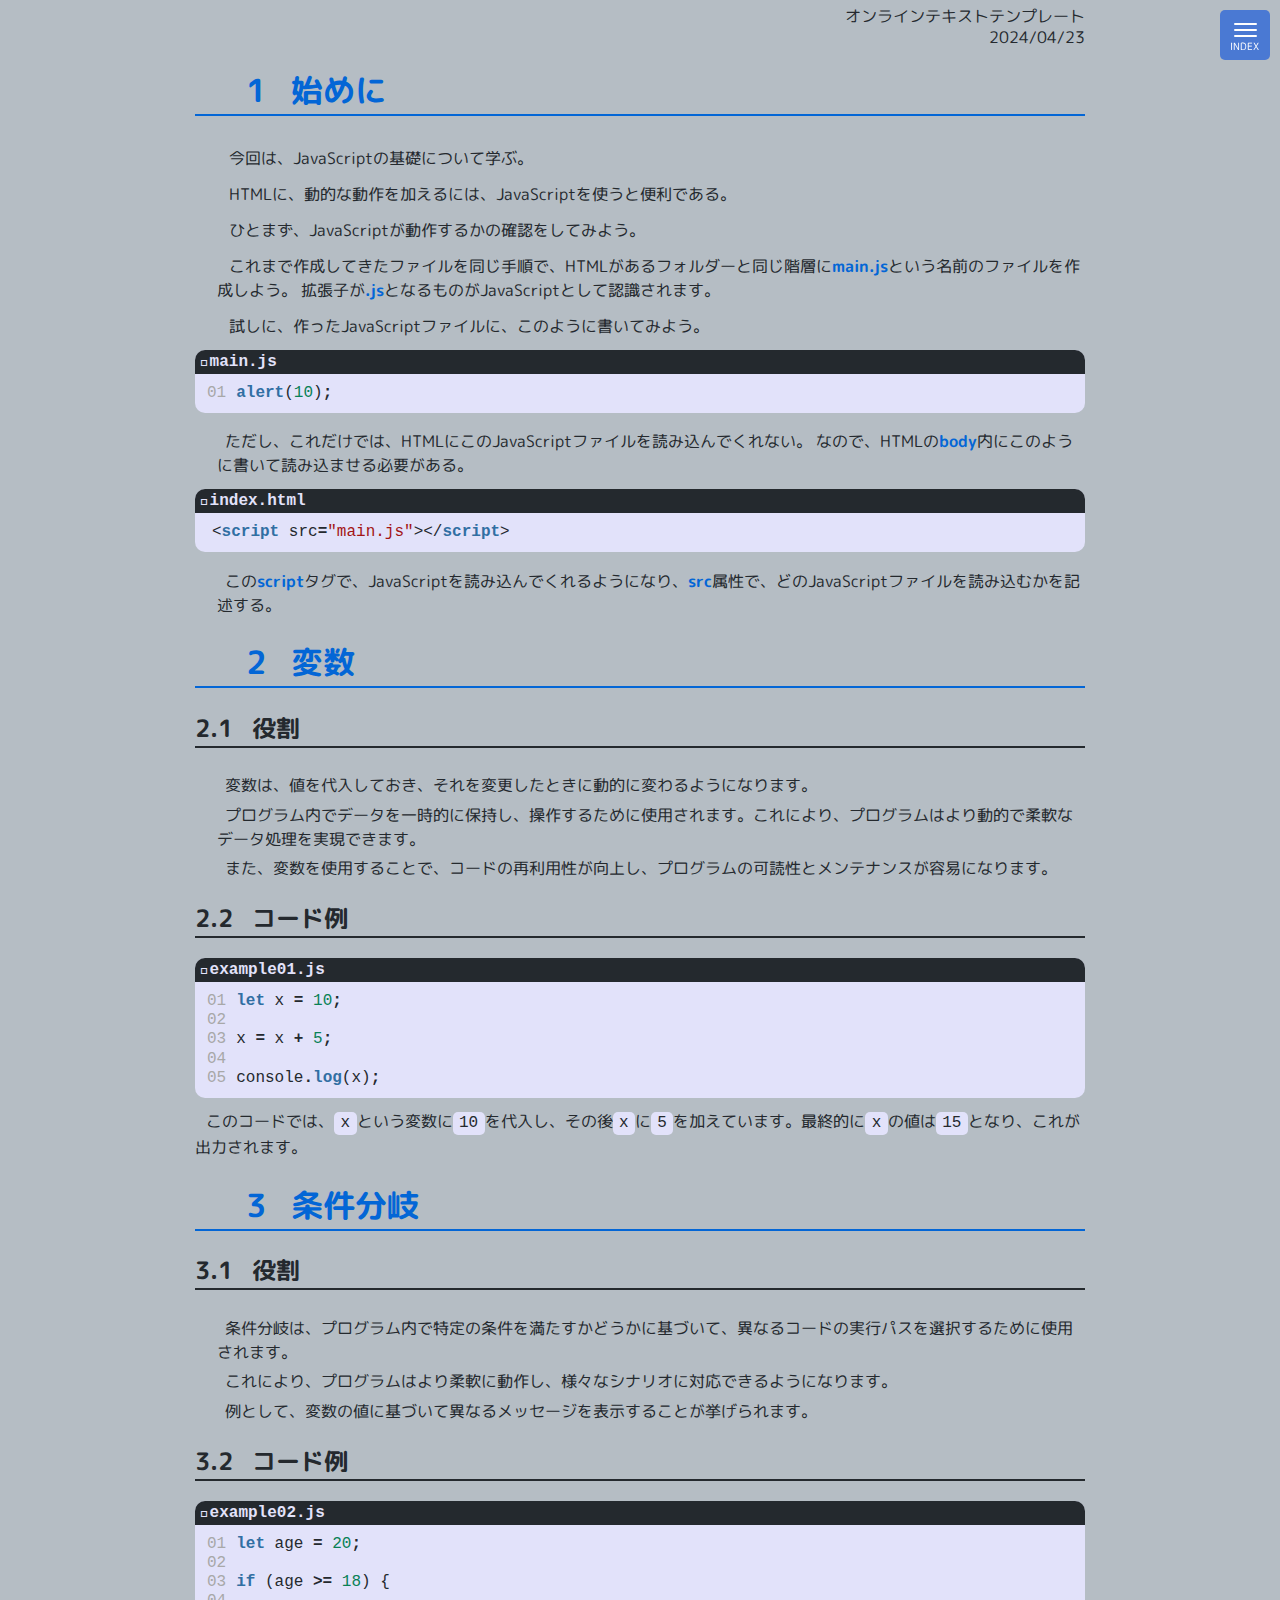
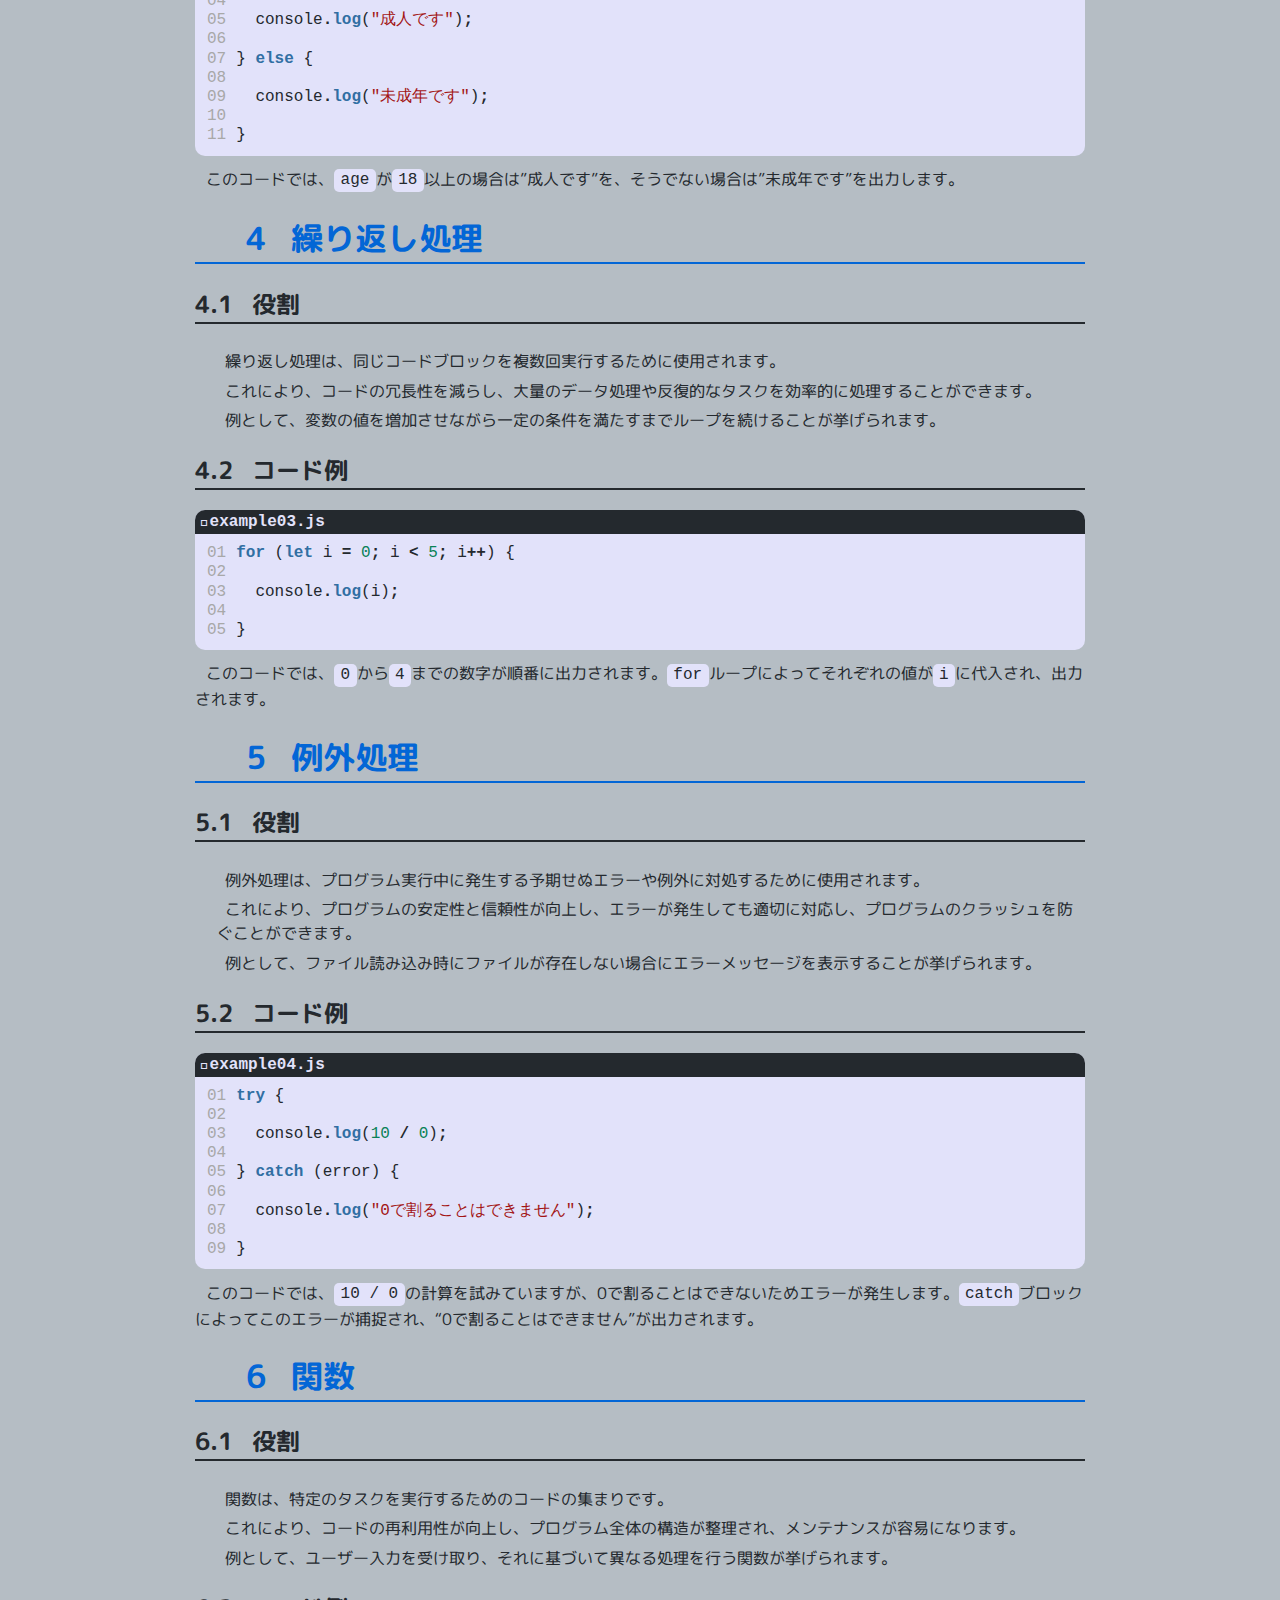
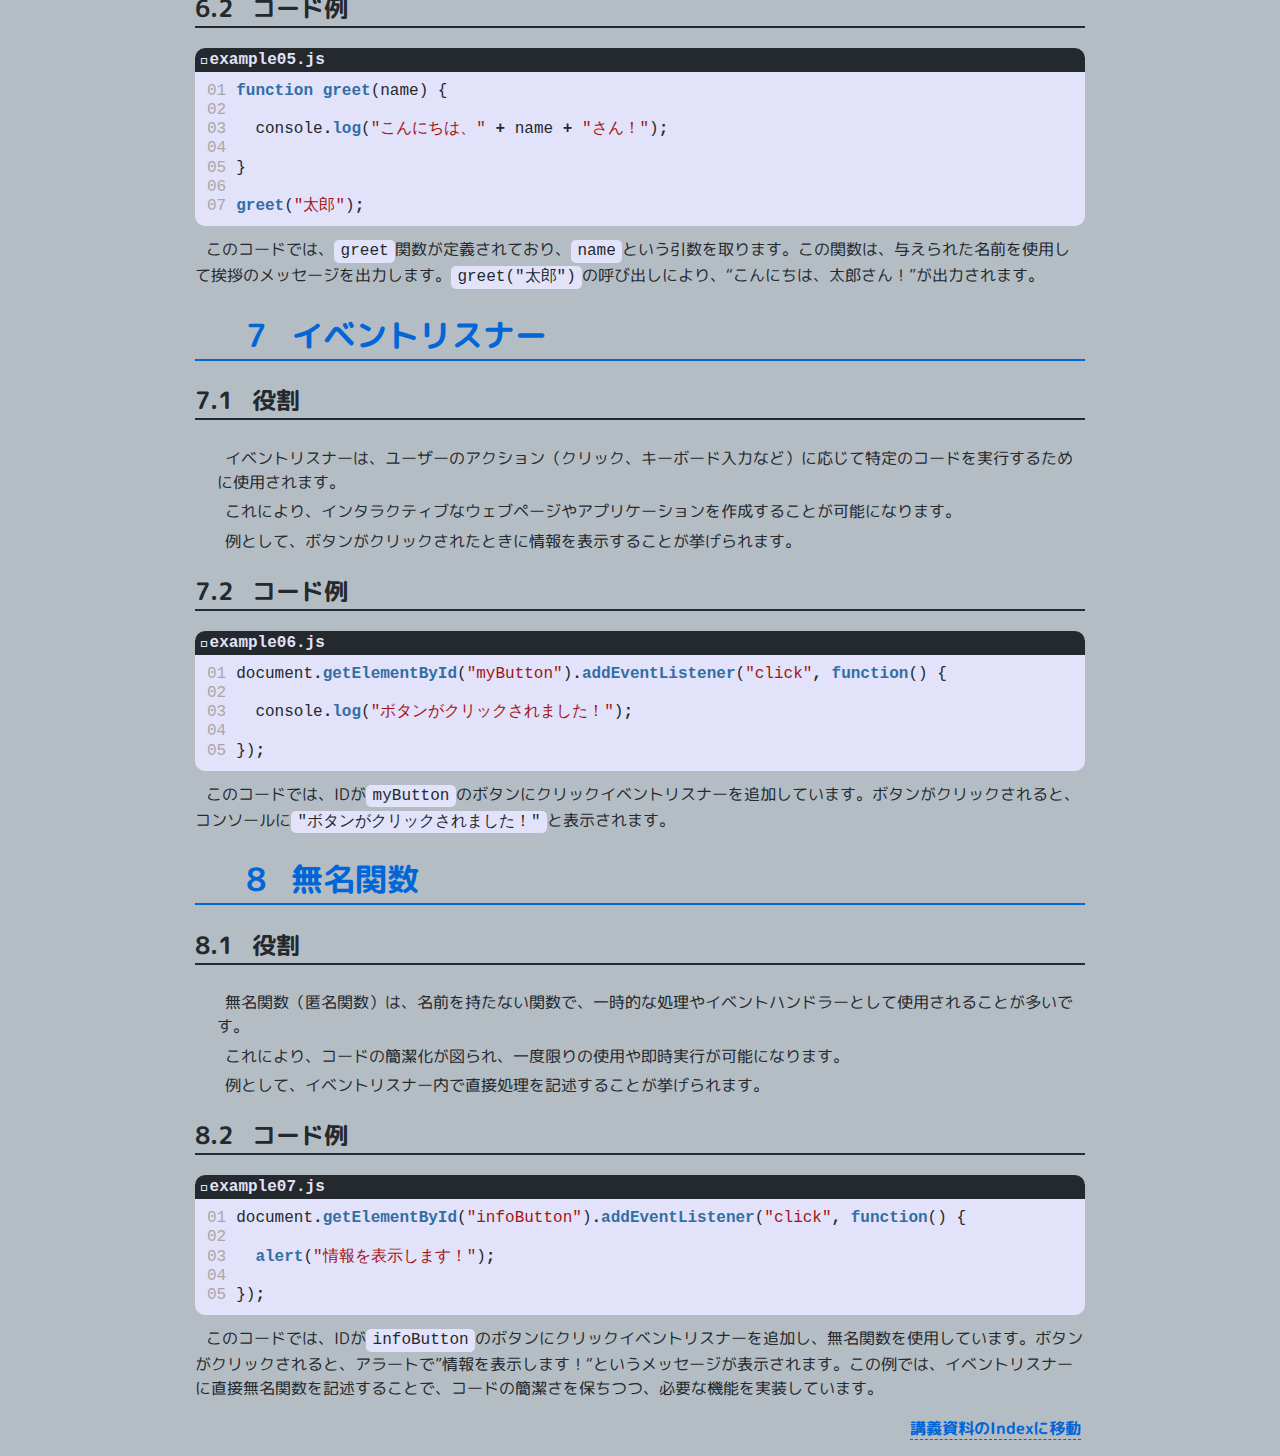
==== commit 986a618b: "docs: update docs/index.html and docs/index.md" ====
--- a/docs/index.html
+++ b/docs/index.html
@@ -42,18 +42,64 @@
       <div id="g-nav-list">
         <!-- ---------------------------------------- -->
          <ul>
-<li><a href="#まずはステージを作成しよう"
-id="toc-まずはステージを作成しよう"><span
-class="toc-section-number">1</span> まずはステージを作成しよう</a>
-<ul>
-<li><a href="#枠の作成" id="toc-枠の作成"><span
-class="toc-section-number">1.1</span> 枠の作成</a></li>
-<li><a href="#主人公の作成" id="toc-主人公の作成"><span
-class="toc-section-number">1.2</span> 主人公の作成</a></li>
-</ul></li>
-<li><a href="#主人公を動かしてみよう"
-id="toc-主人公を動かしてみよう"><span
-class="toc-section-number">2</span> 主人公を動かしてみよう</a></li>
+<li><a href="#始めに" id="toc-始めに"><span
+class="toc-section-number">1</span> 始めに</a></li>
+<li><a href="#変数" id="toc-変数"><span
+class="toc-section-number">2</span> 変数</a>
+<ul>
+<li><a href="#役割" id="toc-役割"><span
+class="toc-section-number">2.1</span> 役割</a></li>
+<li><a href="#コード例" id="toc-コード例"><span
+class="toc-section-number">2.2</span> コード例</a></li>
+</ul></li>
+<li><a href="#条件分岐" id="toc-条件分岐"><span
+class="toc-section-number">3</span> 条件分岐</a>
+<ul>
+<li><a href="#役割-1" id="toc-役割-1"><span
+class="toc-section-number">3.1</span> 役割</a></li>
+<li><a href="#コード例-1" id="toc-コード例-1"><span
+class="toc-section-number">3.2</span> コード例</a></li>
+</ul></li>
+<li><a href="#繰り返し処理" id="toc-繰り返し処理"><span
+class="toc-section-number">4</span> 繰り返し処理</a>
+<ul>
+<li><a href="#役割-2" id="toc-役割-2"><span
+class="toc-section-number">4.1</span> 役割</a></li>
+<li><a href="#コード例-2" id="toc-コード例-2"><span
+class="toc-section-number">4.2</span> コード例</a></li>
+</ul></li>
+<li><a href="#例外処理" id="toc-例外処理"><span
+class="toc-section-number">5</span> 例外処理</a>
+<ul>
+<li><a href="#役割-3" id="toc-役割-3"><span
+class="toc-section-number">5.1</span> 役割</a></li>
+<li><a href="#コード例-3" id="toc-コード例-3"><span
+class="toc-section-number">5.2</span> コード例</a></li>
+</ul></li>
+<li><a href="#関数" id="toc-関数"><span
+class="toc-section-number">6</span> 関数</a>
+<ul>
+<li><a href="#役割-4" id="toc-役割-4"><span
+class="toc-section-number">6.1</span> 役割</a></li>
+<li><a href="#コード例-4" id="toc-コード例-4"><span
+class="toc-section-number">6.2</span> コード例</a></li>
+</ul></li>
+<li><a href="#イベントリスナー" id="toc-イベントリスナー"><span
+class="toc-section-number">7</span> イベントリスナー</a>
+<ul>
+<li><a href="#役割-5" id="toc-役割-5"><span
+class="toc-section-number">7.1</span> 役割</a></li>
+<li><a href="#コード例-5" id="toc-コード例-5"><span
+class="toc-section-number">7.2</span> コード例</a></li>
+</ul></li>
+<li><a href="#無名関数" id="toc-無名関数"><span
+class="toc-section-number">8</span> 無名関数</a>
+<ul>
+<li><a href="#役割-6" id="toc-役割-6"><span
+class="toc-section-number">8.1</span> 役割</a></li>
+<li><a href="#コード例-6" id="toc-コード例-6"><span
+class="toc-section-number">8.2</span> コード例</a></li>
+</ul></li>
 </ul> 
         <!-- ---------------------------------------- -->
       </div>
@@ -66,220 +112,170 @@
 
     <main class="markdown-body">
       <!-- ---------------------------------------- -->
-      <h1 data-number="1" id="まずはステージを作成しよう"><span
-      class="header-section-number">1</span>
-      まずはステージを作成しよう</h1>
-      <h2 data-number="1.1" id="枠の作成"><span
-      class="header-section-number">1.1</span> 枠の作成</h2>
-      <ul>
-      <li>まずは、HTMLとCSSを使って簡単なステージを作ってみよう。</li>
-      </ul>
-      <div class="sourceCode" id="cb1"
-      data-caption="example01.html"><pre
-      class="sourceCode numberSource html numberLines"><code class="sourceCode html"><span id="cb1-1"><a href="#cb1-1"></a><span class="dt">&lt;!DOCTYPE</span> html<span class="dt">&gt;</span></span>
-<span id="cb1-2"><a href="#cb1-2"></a><span class="dt">&lt;</span><span class="kw">html</span><span class="ot"> lang</span><span class="op">=</span><span class="st">&quot;ja&quot;</span><span class="dt">&gt;</span></span>
-<span id="cb1-3"><a href="#cb1-3"></a><span class="dt">&lt;</span><span class="kw">head</span><span class="dt">&gt;</span></span>
-<span id="cb1-4"><a href="#cb1-4"></a>    <span class="dt">&lt;</span><span class="kw">meta</span><span class="ot"> charset</span><span class="op">=</span><span class="st">&quot;UTF-8&quot;</span><span class="dt">&gt;</span></span>
-<span id="cb1-5"><a href="#cb1-5"></a>    <span class="dt">&lt;</span><span class="kw">meta</span><span class="ot"> name</span><span class="op">=</span><span class="st">&quot;viewport&quot;</span><span class="ot"> content</span><span class="op">=</span><span class="st">&quot;width=device-width, initial-scale=1.0&quot;</span><span class="dt">&gt;</span></span>
-<span id="cb1-6"><a href="#cb1-6"></a>    <span class="dt">&lt;</span><span class="kw">title</span><span class="dt">&gt;</span>Game<span class="dt">&lt;/</span><span class="kw">title</span><span class="dt">&gt;</span></span>
-<span id="cb1-7"><a href="#cb1-7"></a><span class="dt">&lt;/</span><span class="kw">head</span><span class="dt">&gt;</span></span>
-<span id="cb1-8"><a href="#cb1-8"></a><span class="dt">&lt;</span><span class="kw">body</span><span class="dt">&gt;</span></span>
-<span id="cb1-9"><a href="#cb1-9"></a>    <span class="dt">&lt;</span><span class="kw">main</span><span class="dt">&gt;</span></span>
-<span id="cb1-10"><a href="#cb1-10"></a>        <span class="dt">&lt;</span><span class="kw">div</span><span class="ot"> id</span><span class="op">=</span><span class="st">&quot;mainWindow&quot;</span><span class="dt">&gt;</span></span>
-<span id="cb1-11"><a href="#cb1-11"></a></span>
-<span id="cb1-12"><a href="#cb1-12"></a>            <span class="dt">&lt;</span><span class="kw">div</span><span class="ot"> id</span><span class="op">=</span><span class="st">&quot;targetField&quot;</span><span class="dt">&gt;&lt;/</span><span class="kw">div</span><span class="dt">&gt;</span></span>
-<span id="cb1-13"><a href="#cb1-13"></a></span>
-<span id="cb1-14"><a href="#cb1-14"></a>            <span class="dt">&lt;</span><span class="kw">div</span><span class="ot"> id</span><span class="op">=</span><span class="st">&quot;gameTitle&quot;</span><span class="dt">&gt;</span></span>
-<span id="cb1-15"><a href="#cb1-15"></a>                <span class="dt">&lt;</span><span class="kw">div</span><span class="dt">&gt;</span>避けゲー<span class="dt">&lt;/</span><span class="kw">div</span><span class="dt">&gt;</span></span>
-<span id="cb1-16"><a href="#cb1-16"></a>                <span class="dt">&lt;</span><span class="kw">button</span><span class="ot"> id</span><span class="op">=</span><span class="st">&quot;startButton&quot;</span><span class="dt">&gt;</span>スタート<span class="dt">&lt;/</span><span class="kw">button</span><span class="dt">&gt;</span></span>
-<span id="cb1-17"><a href="#cb1-17"></a>            <span class="dt">&lt;/</span><span class="kw">div</span><span class="dt">&gt;</span></span>
-<span id="cb1-18"><a href="#cb1-18"></a></span>
-<span id="cb1-19"><a href="#cb1-19"></a>        <span class="dt">&lt;/</span><span class="kw">div</span><span class="dt">&gt;</span></span>
-<span id="cb1-20"><a href="#cb1-20"></a>    <span class="dt">&lt;/</span><span class="kw">main</span><span class="dt">&gt;</span></span>
-<span id="cb1-21"><a href="#cb1-21"></a><span class="dt">&lt;/</span><span class="kw">body</span><span class="dt">&gt;</span></span>
-<span id="cb1-22"><a href="#cb1-22"></a><span class="dt">&lt;/</span><span class="kw">html</span><span class="dt">&gt;</span></span></code></pre></div>
-      <div class="sourceCode" id="cb2" data-caption="example01.css"><pre
-      class="sourceCode numberSource css numberLines"><code class="sourceCode css"><span id="cb2-1"><a href="#cb2-1"></a>html<span class="op">,</span>body{</span>
-<span id="cb2-2"><a href="#cb2-2"></a>  <span class="kw">overflow</span><span class="ch">:</span> <span class="dv">hidden</span><span class="op">;</span></span>
-<span id="cb2-3"><a href="#cb2-3"></a>  <span class="kw">height</span><span class="ch">:</span> <span class="dv">100</span><span class="dt">%</span><span class="op">;</span></span>
-<span id="cb2-4"><a href="#cb2-4"></a>}</span>
-<span id="cb2-5"><a href="#cb2-5"></a>       </span>
-<span id="cb2-6"><a href="#cb2-6"></a>body {</span>
-<span id="cb2-7"><a href="#cb2-7"></a>  <span class="kw">margin</span><span class="ch">:</span> <span class="dv">0</span><span class="dt">px</span><span class="op">;</span></span>
-<span id="cb2-8"><a href="#cb2-8"></a>}</span>
-<span id="cb2-9"><a href="#cb2-9"></a></span>
-<span id="cb2-10"><a href="#cb2-10"></a>main {</span>
-<span id="cb2-11"><a href="#cb2-11"></a>  <span class="kw">transform</span><span class="ch">:</span> <span class="fu">translateX(</span><span class="dv">50</span><span class="dt">%</span><span class="fu">)</span><span class="op">;</span></span>
-<span id="cb2-12"><a href="#cb2-12"></a>  <span class="kw">width</span><span class="ch">:</span> <span class="dv">100</span><span class="dt">%</span><span class="op">;</span></span>
-<span id="cb2-13"><a href="#cb2-13"></a>  <span class="kw">height</span><span class="ch">:</span> <span class="dv">100</span><span class="dt">%</span><span class="op">;</span></span>
-<span id="cb2-14"><a href="#cb2-14"></a>}</span>
-<span id="cb2-15"><a href="#cb2-15"></a></span>
-<span id="cb2-16"><a href="#cb2-16"></a><span class="co">/**ステージの枠*/</span></span>
-<span id="cb2-17"><a href="#cb2-17"></a><span class="pp">#mainWindow</span> {</span>
-<span id="cb2-18"><a href="#cb2-18"></a>  <span class="kw">background-color</span><span class="ch">:</span> <span class="cn">gray</span><span class="op">;</span></span>
-<span id="cb2-19"><a href="#cb2-19"></a>  <span class="kw">height</span><span class="ch">:</span> <span class="dv">100</span><span class="dt">%</span><span class="op">;</span></span>
-<span id="cb2-20"><a href="#cb2-20"></a>  <span class="kw">aspect-ratio</span><span class="ch">:</span> <span class="dv">3</span> / <span class="dv">5</span><span class="op">;</span></span>
-<span id="cb2-21"><a href="#cb2-21"></a>  <span class="kw">transform</span><span class="ch">:</span> <span class="fu">translateX(</span><span class="dv">-50</span><span class="dt">%</span><span class="fu">)</span><span class="op">;</span></span>
-<span id="cb2-22"><a href="#cb2-22"></a>}</span>
-<span id="cb2-23"><a href="#cb2-23"></a></span>
-<span id="cb2-24"><a href="#cb2-24"></a><span class="co">/**ゲームタイトルの枠*/</span></span>
-<span id="cb2-25"><a href="#cb2-25"></a><span class="pp">#gameTitle</span> {</span>
-<span id="cb2-26"><a href="#cb2-26"></a>  <span class="kw">position</span><span class="ch">:</span> <span class="dv">absolute</span><span class="op">;</span></span>
-<span id="cb2-27"><a href="#cb2-27"></a>  <span class="kw">top</span><span class="ch">:</span> <span class="dv">50</span><span class="dt">%</span><span class="op">;</span></span>
-<span id="cb2-28"><a href="#cb2-28"></a>  <span class="kw">left</span><span class="ch">:</span> <span class="dv">50</span><span class="dt">%</span><span class="op">;</span></span>
-<span id="cb2-29"><a href="#cb2-29"></a>  <span class="kw">transform</span><span class="ch">:</span> <span class="fu">translate(</span><span class="dv">-50</span><span class="dt">%</span><span class="op">,</span> <span class="dv">-50</span><span class="dt">%</span><span class="fu">)</span><span class="op">;</span></span>
-<span id="cb2-30"><a href="#cb2-30"></a>}</span>
-<span id="cb2-31"><a href="#cb2-31"></a></span>
-<span id="cb2-32"><a href="#cb2-32"></a><span class="co">/**主人公の移動できる範囲*/</span></span>
-<span id="cb2-33"><a href="#cb2-33"></a><span class="pp">#targetField</span> {</span>
-<span id="cb2-34"><a href="#cb2-34"></a>  <span class="kw">background-color</span><span class="ch">:</span> <span class="fu">rgb(</span><span class="dv">113</span><span class="op">,</span> <span class="dv">113</span><span class="op">,</span> <span class="dv">113</span><span class="fu">)</span><span class="op">;</span></span>
-<span id="cb2-35"><a href="#cb2-35"></a>  <span class="kw">position</span><span class="ch">:</span> <span class="dv">absolute</span><span class="op">;</span></span>
-<span id="cb2-36"><a href="#cb2-36"></a>  <span class="kw">width</span><span class="ch">:</span> <span class="dv">100</span><span class="dt">%</span><span class="op">;</span></span>
-<span id="cb2-37"><a href="#cb2-37"></a>  <span class="kw">height</span><span class="ch">:</span> <span class="dv">100</span><span class="dt">px</span><span class="op">;</span></span>
-<span id="cb2-38"><a href="#cb2-38"></a>  <span class="kw">bottom</span><span class="ch">:</span> <span class="dv">100</span><span class="dt">px</span><span class="op">;</span></span>
-<span id="cb2-39"><a href="#cb2-39"></a>  <span class="kw">z-index</span><span class="ch">:</span> <span class="dv">-1</span><span class="op">;</span></span>
-<span id="cb2-40"><a href="#cb2-40"></a>}</span></code></pre></div>
-      <ul>
-      <li>この2つを実行すると、以下のようになります。</li>
-      </ul>
-      <iframe height="300" style="width: 100%; height: 600px;" scrolling="no" title="Untitled" src="https://codepen.io/YasaiRa-men/embed/oNOKKry?default-tab=html%2Cresult&amp;editable=true" frameborder="no" loading="lazy" allowtransparency="true" allowfullscreen="true">
-      See the Pen <a href="https://codepen.io/YasaiRa-men/pen/oNOKKry">
-      Untitled</a> by バナナフライ
-      (<a href="https://codepen.io/YasaiRa-men"><span class="citation"
-      data-cites="YasaiRa-men">@YasaiRa-men</span></a>) on
-      <a href="https://codepen.io">CodePen</a>.
-      </iframe>
-      <ul>
-      <li>スタートボタンがありますが、まだ何も起きません。</li>
-      </ul>
-      <h2 data-number="1.2" id="主人公の作成"><span
-      class="header-section-number">1.2</span> 主人公の作成</h2>
-      <ul>
-      <li>次に、ボタンが押されたら主人公が出現するようにしよう。</li>
-      <li>主人公は、のちにJavaScriptで操作できるように、“target”というid属性をつけます。</li>
-      </ul>
-      <div class="sourceCode" id="cb3"
-      data-caption="example02.html"><pre
-      class="sourceCode numberSource html numberLines"><code class="sourceCode html"><span id="cb3-1"><a href="#cb3-1"></a><span class="dt">&lt;!DOCTYPE</span> html<span class="dt">&gt;</span></span>
-<span id="cb3-2"><a href="#cb3-2"></a><span class="dt">&lt;</span><span class="kw">html</span><span class="ot"> lang</span><span class="op">=</span><span class="st">&quot;ja&quot;</span><span class="dt">&gt;</span></span>
-<span id="cb3-3"><a href="#cb3-3"></a><span class="dt">&lt;</span><span class="kw">head</span><span class="dt">&gt;</span></span>
-<span id="cb3-4"><a href="#cb3-4"></a>    <span class="dt">&lt;</span><span class="kw">meta</span><span class="ot"> charset</span><span class="op">=</span><span class="st">&quot;UTF-8&quot;</span><span class="dt">&gt;</span></span>
-<span id="cb3-5"><a href="#cb3-5"></a>    <span class="dt">&lt;</span><span class="kw">meta</span><span class="ot"> name</span><span class="op">=</span><span class="st">&quot;viewport&quot;</span><span class="ot"> content</span><span class="op">=</span><span class="st">&quot;width=device-width, initial-scale=1.0&quot;</span><span class="dt">&gt;</span></span>
-<span id="cb3-6"><a href="#cb3-6"></a>    <span class="dt">&lt;</span><span class="kw">title</span><span class="dt">&gt;</span>Game<span class="dt">&lt;/</span><span class="kw">title</span><span class="dt">&gt;</span></span>
-<span id="cb3-7"><a href="#cb3-7"></a><span class="dt">&lt;/</span><span class="kw">head</span><span class="dt">&gt;</span></span>
-<span id="cb3-8"><a href="#cb3-8"></a><span class="dt">&lt;</span><span class="kw">body</span><span class="dt">&gt;</span></span>
-<span id="cb3-9"><a href="#cb3-9"></a>    <span class="dt">&lt;</span><span class="kw">main</span><span class="dt">&gt;</span></span>
-<span id="cb3-10"><a href="#cb3-10"></a>        <span class="dt">&lt;</span><span class="kw">div</span><span class="ot"> id</span><span class="op">=</span><span class="st">&quot;mainWindow&quot;</span><span class="dt">&gt;</span></span>
-<span id="cb3-11"><a href="#cb3-11"></a></span>
-<span id="cb3-12"><a href="#cb3-12"></a>            <span class="dt">&lt;</span><span class="kw">div</span><span class="ot"> id</span><span class="op">=</span><span class="st">&quot;targetField&quot;</span><span class="dt">&gt;&lt;/</span><span class="kw">div</span><span class="dt">&gt;</span></span>
-<span id="cb3-13"><a href="#cb3-13"></a>            <span class="co">&lt;!-- ここに主人公にするdivを配置 --&gt;</span></span>
-<span id="cb3-14"><a href="#cb3-14"></a>            <span class="dt">&lt;</span><span class="kw">div</span><span class="ot"> id</span><span class="op">=</span><span class="st">&quot;target&quot;</span><span class="dt">&gt;&lt;/</span><span class="kw">div</span><span class="dt">&gt;</span></span>
-<span id="cb3-15"><a href="#cb3-15"></a></span>
-<span id="cb3-16"><a href="#cb3-16"></a>            <span class="dt">&lt;</span><span class="kw">div</span><span class="ot"> id</span><span class="op">=</span><span class="st">&quot;gameTitle&quot;</span><span class="dt">&gt;</span></span>
-<span id="cb3-17"><a href="#cb3-17"></a>                <span class="dt">&lt;</span><span class="kw">div</span><span class="dt">&gt;</span>避けゲー<span class="dt">&lt;/</span><span class="kw">div</span><span class="dt">&gt;</span></span>
-<span id="cb3-18"><a href="#cb3-18"></a>                <span class="dt">&lt;</span><span class="kw">button</span><span class="ot"> id</span><span class="op">=</span><span class="st">&quot;startButton&quot;</span><span class="dt">&gt;</span>スタート<span class="dt">&lt;/</span><span class="kw">button</span><span class="dt">&gt;</span></span>
-<span id="cb3-19"><a href="#cb3-19"></a>            <span class="dt">&lt;/</span><span class="kw">div</span><span class="dt">&gt;</span></span>
-<span id="cb3-20"><a href="#cb3-20"></a></span>
-<span id="cb3-21"><a href="#cb3-21"></a>        <span class="dt">&lt;/</span><span class="kw">div</span><span class="dt">&gt;</span></span>
-<span id="cb3-22"><a href="#cb3-22"></a>    <span class="dt">&lt;/</span><span class="kw">main</span><span class="dt">&gt;</span></span>
-<span id="cb3-23"><a href="#cb3-23"></a><span class="dt">&lt;/</span><span class="kw">body</span><span class="dt">&gt;</span></span>
-<span id="cb3-24"><a href="#cb3-24"></a><span class="dt">&lt;/</span><span class="kw">html</span><span class="dt">&gt;</span></span></code></pre></div>
-      <ul>
-      <li>また、主人公には分かりやすいように色を茶色の丸にしておきます。</li>
-      </ul>
-      <div class="sourceCode" id="cb4" data-caption="example01.css"><pre
-      class="sourceCode numberSource css numberLines"><code class="sourceCode css"><span id="cb4-1"><a href="#cb4-1"></a>html<span class="op">,</span>body{</span>
-<span id="cb4-2"><a href="#cb4-2"></a>  <span class="kw">overflow</span><span class="ch">:</span> <span class="dv">hidden</span><span class="op">;</span></span>
-<span id="cb4-3"><a href="#cb4-3"></a>  <span class="kw">height</span><span class="ch">:</span> <span class="dv">100</span><span class="dt">%</span><span class="op">;</span></span>
-<span id="cb4-4"><a href="#cb4-4"></a>}</span>
-<span id="cb4-5"><a href="#cb4-5"></a>       </span>
-<span id="cb4-6"><a href="#cb4-6"></a>body {</span>
-<span id="cb4-7"><a href="#cb4-7"></a>  <span class="kw">margin</span><span class="ch">:</span> <span class="dv">0</span><span class="dt">px</span><span class="op">;</span></span>
-<span id="cb4-8"><a href="#cb4-8"></a>}</span>
-<span id="cb4-9"><a href="#cb4-9"></a></span>
-<span id="cb4-10"><a href="#cb4-10"></a>main {</span>
-<span id="cb4-11"><a href="#cb4-11"></a>  <span class="kw">transform</span><span class="ch">:</span> <span class="fu">translateX(</span><span class="dv">50</span><span class="dt">%</span><span class="fu">)</span><span class="op">;</span></span>
-<span id="cb4-12"><a href="#cb4-12"></a>  <span class="kw">width</span><span class="ch">:</span> <span class="dv">100</span><span class="dt">%</span><span class="op">;</span></span>
-<span id="cb4-13"><a href="#cb4-13"></a>  <span class="kw">height</span><span class="ch">:</span> <span class="dv">100</span><span class="dt">%</span><span class="op">;</span></span>
-<span id="cb4-14"><a href="#cb4-14"></a>}</span>
-<span id="cb4-15"><a href="#cb4-15"></a></span>
-<span id="cb4-16"><a href="#cb4-16"></a><span class="co">/**ステージの枠*/</span></span>
-<span id="cb4-17"><a href="#cb4-17"></a><span class="pp">#mainWindow</span> {</span>
-<span id="cb4-18"><a href="#cb4-18"></a>  <span class="kw">background-color</span><span class="ch">:</span> <span class="cn">gray</span><span class="op">;</span></span>
-<span id="cb4-19"><a href="#cb4-19"></a>  <span class="kw">height</span><span class="ch">:</span> <span class="dv">100</span><span class="dt">%</span><span class="op">;</span></span>
-<span id="cb4-20"><a href="#cb4-20"></a>  <span class="kw">aspect-ratio</span><span class="ch">:</span> <span class="dv">3</span> / <span class="dv">5</span><span class="op">;</span></span>
-<span id="cb4-21"><a href="#cb4-21"></a>  <span class="kw">transform</span><span class="ch">:</span> <span class="fu">translateX(</span><span class="dv">-50</span><span class="dt">%</span><span class="fu">)</span><span class="op">;</span></span>
-<span id="cb4-22"><a href="#cb4-22"></a>}</span>
-<span id="cb4-23"><a href="#cb4-23"></a></span>
-<span id="cb4-24"><a href="#cb4-24"></a><span class="co">/**ゲームタイトルの枠*/</span></span>
-<span id="cb4-25"><a href="#cb4-25"></a><span class="pp">#gameTitle</span> {</span>
-<span id="cb4-26"><a href="#cb4-26"></a>  <span class="kw">position</span><span class="ch">:</span> <span class="dv">absolute</span><span class="op">;</span></span>
-<span id="cb4-27"><a href="#cb4-27"></a>  <span class="kw">top</span><span class="ch">:</span> <span class="dv">50</span><span class="dt">%</span><span class="op">;</span></span>
-<span id="cb4-28"><a href="#cb4-28"></a>  <span class="kw">left</span><span class="ch">:</span> <span class="dv">50</span><span class="dt">%</span><span class="op">;</span></span>
-<span id="cb4-29"><a href="#cb4-29"></a>  <span class="kw">transform</span><span class="ch">:</span> <span class="fu">translate(</span><span class="dv">-50</span><span class="dt">%</span><span class="op">,</span> <span class="dv">-50</span><span class="dt">%</span><span class="fu">)</span><span class="op">;</span></span>
-<span id="cb4-30"><a href="#cb4-30"></a>}</span>
-<span id="cb4-31"><a href="#cb4-31"></a></span>
-<span id="cb4-32"><a href="#cb4-32"></a><span class="co">/**主人公の移動できる範囲*/</span></span>
-<span id="cb4-33"><a href="#cb4-33"></a><span class="pp">#targetField</span> {</span>
-<span id="cb4-34"><a href="#cb4-34"></a>  <span class="kw">background-color</span><span class="ch">:</span> <span class="fu">rgb(</span><span class="dv">113</span><span class="op">,</span> <span class="dv">113</span><span class="op">,</span> <span class="dv">113</span><span class="fu">)</span><span class="op">;</span></span>
-<span id="cb4-35"><a href="#cb4-35"></a>  <span class="kw">position</span><span class="ch">:</span> <span class="dv">absolute</span><span class="op">;</span></span>
-<span id="cb4-36"><a href="#cb4-36"></a>  <span class="kw">width</span><span class="ch">:</span> <span class="dv">100</span><span class="dt">%</span><span class="op">;</span></span>
-<span id="cb4-37"><a href="#cb4-37"></a>  <span class="kw">height</span><span class="ch">:</span> <span class="dv">100</span><span class="dt">px</span><span class="op">;</span></span>
-<span id="cb4-38"><a href="#cb4-38"></a>  <span class="kw">bottom</span><span class="ch">:</span> <span class="dv">100</span><span class="dt">px</span><span class="op">;</span></span>
-<span id="cb4-39"><a href="#cb4-39"></a>  <span class="kw">z-index</span><span class="ch">:</span> <span class="dv">-1</span><span class="op">;</span></span>
-<span id="cb4-40"><a href="#cb4-40"></a>}</span>
-<span id="cb4-41"><a href="#cb4-41"></a></span>
-<span id="cb4-42"><a href="#cb4-42"></a><span class="co">/**主人公*/</span></span>
-<span id="cb4-43"><a href="#cb4-43"></a><span class="pp">#target</span> {</span>
-<span id="cb4-44"><a href="#cb4-44"></a>  <span class="kw">background-color</span><span class="ch">:</span> <span class="cn">brown</span><span class="op">;</span></span>
-<span id="cb4-45"><a href="#cb4-45"></a>  <span class="kw">width</span><span class="ch">:</span> <span class="dv">30</span><span class="dt">px</span><span class="op">;</span></span>
-<span id="cb4-46"><a href="#cb4-46"></a>  <span class="kw">height</span><span class="ch">:</span> <span class="dv">30</span><span class="dt">px</span><span class="op">;</span></span>
-<span id="cb4-47"><a href="#cb4-47"></a>  <span class="kw">border-radius</span><span class="ch">:</span> <span class="dv">50</span><span class="dt">%</span><span class="op">;</span></span>
-<span id="cb4-48"><a href="#cb4-48"></a>  <span class="kw">margin</span><span class="ch">:</span> <span class="dv">0</span><span class="dt">px</span><span class="op">;</span></span>
-<span id="cb4-49"><a href="#cb4-49"></a>  <span class="kw">position</span><span class="ch">:</span> <span class="dv">absolute</span><span class="op">;</span></span>
-<span id="cb4-50"><a href="#cb4-50"></a>}</span></code></pre></div>
-      <ul>
-      <li>これによって、このようになりました。</li>
-      </ul>
-      <iframe height="300" style="width: 100%; height: 600px;" scrolling="no" title="Untitled" src="https://codepen.io/YasaiRa-men/embed/pomzzoE?default-tab=html%2Cresult&amp;editable=true" frameborder="no" loading="lazy" allowtransparency="true" allowfullscreen="true">
-      See the Pen <a href="https://codepen.io/YasaiRa-men/pen/pomzzoE">
-      Untitled</a> by バナナフライ
-      (<a href="https://codepen.io/YasaiRa-men"><span class="citation"
-      data-cites="YasaiRa-men">@YasaiRa-men</span></a>) on
-      <a href="https://codepen.io">CodePen</a>.
-      </iframe>
-      <ul>
-      <li>分かりやすく主人公が出てきましたが、左上にいます。</li>
-      <li>これらも自分で設定していかなければなりません。</li>
-      </ul>
-      <iframe height="300" style="width: 100%; height: 600px;" scrolling="no" title="Example_01" src="https://codepen.io/YasaiRa-men/embed/XWQvLRQ?default-tab=html%2Cresult&amp;editable=true" frameborder="no" loading="lazy" allowtransparency="true" allowfullscreen="true">
-      See the Pen <a href="https://codepen.io/YasaiRa-men/pen/XWQvLRQ">
-      Example_01</a> by バナナフライ
-      (<a href="https://codepen.io/YasaiRa-men"><span class="citation"
-      data-cites="YasaiRa-men">@YasaiRa-men</span></a>) on
-      <a href="https://codepen.io">CodePen</a>.
-      </iframe>
-      <h1 data-number="2" id="主人公を動かしてみよう"><span
-      class="header-section-number">2</span> 主人公を動かしてみよう</h1>
-      <iframe height="300" style="width: 100%; height: 600px;" scrolling="no" title="Example_02" src="https://codepen.io/YasaiRa-men/embed/QWPeXMx?default-tab=html%2Cresult&amp;editable=true" frameborder="no" loading="lazy" allowtransparency="true" allowfullscreen="true">
-      See the Pen <a href="https://codepen.io/YasaiRa-men/pen/QWPeXMx">
-      Example_02</a> by バナナフライ
-      (<a href="https://codepen.io/YasaiRa-men"><span class="citation"
-      data-cites="YasaiRa-men">@YasaiRa-men</span></a>) on
-      <a href="https://codepen.io">CodePen</a>.
-      </iframe>
-      <iframe height="300" style="width: 100%; height: 600px;" scrolling="no" title="Game" src="https://codepen.io/YasaiRa-men/embed/YzMmoKX?default-tab=html%2Cresult&amp;editable=true" frameborder="no" loading="lazy" allowtransparency="true" allowfullscreen="true">
-      See the Pen <a href="https://codepen.io/YasaiRa-men/pen/YzMmoKX">
-      Game</a> by バナナフライ
-      (<a href="https://codepen.io/YasaiRa-men"><span class="citation"
-      data-cites="YasaiRa-men">@YasaiRa-men</span></a>) on
-      <a href="https://codepen.io">CodePen</a>.
-      </iframe>
+      <h1 data-number="1" id="始めに"><span
+      class="header-section-number">1</span> 始めに</h1>
+      <ul>
+      <li><p>今回は、JavaScriptの基礎について学ぶ。</p></li>
+      <li><p>HTMLに、動的な動作を加えるには、JavaScriptを使うと便利である。</p></li>
+      <li><p>ひとまず、JavaScriptが動作するかの確認をしてみよう。</p></li>
+      <li><p>これまで作成してきたファイルを同じ手順で、HTMLがあるフォルダーと同じ階層に<strong>main.js</strong>という名前のファイルを作成しよう。
+      拡張子が<strong>.js</strong>となるものがJavaScriptとして認識されます。</p></li>
+      <li><p>試しに、作ったJavaScriptファイルに、このように書いてみよう。</p></li>
+      </ul>
+      <div class="sourceCode" id="cb1" data-caption="main.js"><pre
+      class="sourceCode numberSource javascript numberLines"><code class="sourceCode javascript"><span id="cb1-1"><a href="#cb1-1"></a><span class="fu">alert</span>(<span class="dv">10</span>)<span class="op">;</span></span></code></pre></div>
+      <ul>
+      <li>ただし、これだけでは、HTMLにこのJavaScriptファイルを読み込んでくれない。
+      なので、HTMLの<strong>body</strong>内にこのように書いて読み込ませる必要がある。</li>
+      </ul>
+      <div class="sourceCode" id="cb2" data-caption="index.html"><pre
+      class="sourceCode html"><code class="sourceCode html"><span id="cb2-1"><a href="#cb2-1" aria-hidden="true" tabindex="-1"></a><span class="dt">&lt;</span><span class="kw">script</span><span class="ot"> src</span><span class="op">=</span><span class="st">&quot;main.js&quot;</span><span class="dt">&gt;&lt;/</span><span class="kw">script</span><span class="dt">&gt;</span></span></code></pre></div>
+      <ul>
+      <li>この<strong>script</strong>タグで、JavaScriptを読み込んでくれるようになり、<strong>src</strong>属性で、どのJavaScriptファイルを読み込むかを記述する。</li>
+      </ul>
+      <h1 data-number="2" id="変数"><span
+      class="header-section-number">2</span> 変数</h1>
+      <h2 data-number="2.1" id="役割"><span
+      class="header-section-number">2.1</span> 役割</h2>
+      <ul>
+      <li>変数は、値を代入しておき、それを変更したときに動的に変わるようになります。</li>
+      <li>プログラム内でデータを一時的に保持し、操作するために使用されます。これにより、プログラムはより動的で柔軟なデータ処理を実現できます。</li>
+      <li>また、変数を使用することで、コードの再利用性が向上し、プログラムの可読性とメンテナンスが容易になります。</li>
+      </ul>
+      <h2 data-number="2.2" id="コード例"><span
+      class="header-section-number">2.2</span> コード例</h2>
+      <div class="sourceCode" id="cb3" data-caption="example01.js"><pre
+      class="sourceCode numberSource javascript numberLines"><code class="sourceCode javascript"><span id="cb3-1"><a href="#cb3-1"></a><span class="kw">let</span> x <span class="op">=</span> <span class="dv">10</span><span class="op">;</span></span>
+<span id="cb3-2"><a href="#cb3-2"></a></span>
+<span id="cb3-3"><a href="#cb3-3"></a>x <span class="op">=</span> x <span class="op">+</span> <span class="dv">5</span><span class="op">;</span></span>
+<span id="cb3-4"><a href="#cb3-4"></a></span>
+<span id="cb3-5"><a href="#cb3-5"></a><span class="bu">console</span><span class="op">.</span><span class="fu">log</span>(x)<span class="op">;</span></span></code></pre></div>
+      <p>このコードでは、<code>x</code>という変数に<code>10</code>を代入し、その後<code>x</code>に<code>5</code>を加えています。最終的に<code>x</code>の値は<code>15</code>となり、これが出力されます。</p>
+      <h1 data-number="3" id="条件分岐"><span
+      class="header-section-number">3</span> 条件分岐</h1>
+      <h2 data-number="3.1" id="役割-1"><span
+      class="header-section-number">3.1</span> 役割</h2>
+      <ul>
+      <li>条件分岐は、プログラム内で特定の条件を満たすかどうかに基づいて、異なるコードの実行パスを選択するために使用されます。</li>
+      <li>これにより、プログラムはより柔軟に動作し、様々なシナリオに対応できるようになります。</li>
+      <li>例として、変数の値に基づいて異なるメッセージを表示することが挙げられます。</li>
+      </ul>
+      <h2 data-number="3.2" id="コード例-1"><span
+      class="header-section-number">3.2</span> コード例</h2>
+      <div class="sourceCode" id="cb4" data-caption="example02.js"><pre
+      class="sourceCode numberSource javascript numberLines"><code class="sourceCode javascript"><span id="cb4-1"><a href="#cb4-1"></a><span class="kw">let</span> age <span class="op">=</span> <span class="dv">20</span><span class="op">;</span></span>
+<span id="cb4-2"><a href="#cb4-2"></a></span>
+<span id="cb4-3"><a href="#cb4-3"></a><span class="cf">if</span> (age <span class="op">&gt;=</span> <span class="dv">18</span>) {</span>
+<span id="cb4-4"><a href="#cb4-4"></a></span>
+<span id="cb4-5"><a href="#cb4-5"></a>  <span class="bu">console</span><span class="op">.</span><span class="fu">log</span>(<span class="st">&quot;成人です&quot;</span>)<span class="op">;</span></span>
+<span id="cb4-6"><a href="#cb4-6"></a></span>
+<span id="cb4-7"><a href="#cb4-7"></a>} <span class="cf">else</span> {</span>
+<span id="cb4-8"><a href="#cb4-8"></a></span>
+<span id="cb4-9"><a href="#cb4-9"></a>  <span class="bu">console</span><span class="op">.</span><span class="fu">log</span>(<span class="st">&quot;未成年です&quot;</span>)<span class="op">;</span></span>
+<span id="cb4-10"><a href="#cb4-10"></a></span>
+<span id="cb4-11"><a href="#cb4-11"></a>}</span></code></pre></div>
+      <p>このコードでは、<code>age</code>が<code>18</code>以上の場合は”成人です”を、そうでない場合は”未成年です”を出力します。</p>
+      <h1 data-number="4" id="繰り返し処理"><span
+      class="header-section-number">4</span> 繰り返し処理</h1>
+      <h2 data-number="4.1" id="役割-2"><span
+      class="header-section-number">4.1</span> 役割</h2>
+      <ul>
+      <li>繰り返し処理は、同じコードブロックを複数回実行するために使用されます。</li>
+      <li>これにより、コードの冗長性を減らし、大量のデータ処理や反復的なタスクを効率的に処理することができます。</li>
+      <li>例として、変数の値を増加させながら一定の条件を満たすまでループを続けることが挙げられます。</li>
+      </ul>
+      <h2 data-number="4.2" id="コード例-2"><span
+      class="header-section-number">4.2</span> コード例</h2>
+      <div class="sourceCode" id="cb5" data-caption="example03.js"><pre
+      class="sourceCode numberSource javascript numberLines"><code class="sourceCode javascript"><span id="cb5-1"><a href="#cb5-1"></a><span class="cf">for</span> (<span class="kw">let</span> i <span class="op">=</span> <span class="dv">0</span><span class="op">;</span> i <span class="op">&lt;</span> <span class="dv">5</span><span class="op">;</span> i<span class="op">++</span>) {</span>
+<span id="cb5-2"><a href="#cb5-2"></a></span>
+<span id="cb5-3"><a href="#cb5-3"></a>  <span class="bu">console</span><span class="op">.</span><span class="fu">log</span>(i)<span class="op">;</span></span>
+<span id="cb5-4"><a href="#cb5-4"></a></span>
+<span id="cb5-5"><a href="#cb5-5"></a>}</span></code></pre></div>
+      <p>このコードでは、<code>0</code>から<code>4</code>までの数字が順番に出力されます。<code>for</code>ループによってそれぞれの値が<code>i</code>に代入され、出力されます。</p>
+      <h1 data-number="5" id="例外処理"><span
+      class="header-section-number">5</span> 例外処理</h1>
+      <h2 data-number="5.1" id="役割-3"><span
+      class="header-section-number">5.1</span> 役割</h2>
+      <ul>
+      <li>例外処理は、プログラム実行中に発生する予期せぬエラーや例外に対処するために使用されます。</li>
+      <li>これにより、プログラムの安定性と信頼性が向上し、エラーが発生しても適切に対応し、プログラムのクラッシュを防ぐことができます。</li>
+      <li>例として、ファイル読み込み時にファイルが存在しない場合にエラーメッセージを表示することが挙げられます。</li>
+      </ul>
+      <h2 data-number="5.2" id="コード例-3"><span
+      class="header-section-number">5.2</span> コード例</h2>
+      <div class="sourceCode" id="cb6" data-caption="example04.js"><pre
+      class="sourceCode numberSource javascript numberLines"><code class="sourceCode javascript"><span id="cb6-1"><a href="#cb6-1"></a><span class="cf">try</span> {</span>
+<span id="cb6-2"><a href="#cb6-2"></a></span>
+<span id="cb6-3"><a href="#cb6-3"></a>  <span class="bu">console</span><span class="op">.</span><span class="fu">log</span>(<span class="dv">10</span> <span class="op">/</span> <span class="dv">0</span>)<span class="op">;</span></span>
+<span id="cb6-4"><a href="#cb6-4"></a></span>
+<span id="cb6-5"><a href="#cb6-5"></a>} <span class="cf">catch</span> (error) {</span>
+<span id="cb6-6"><a href="#cb6-6"></a></span>
+<span id="cb6-7"><a href="#cb6-7"></a>  <span class="bu">console</span><span class="op">.</span><span class="fu">log</span>(<span class="st">&quot;0で割ることはできません&quot;</span>)<span class="op">;</span></span>
+<span id="cb6-8"><a href="#cb6-8"></a></span>
+<span id="cb6-9"><a href="#cb6-9"></a>}</span></code></pre></div>
+      <p>このコードでは、<code>10 / 0</code>の計算を試みていますが、0で割ることはできないためエラーが発生します。<code>catch</code>ブロックによってこのエラーが捕捉され、“0で割ることはできません”が出力されます。</p>
+      <h1 data-number="6" id="関数"><span
+      class="header-section-number">6</span> 関数</h1>
+      <h2 data-number="6.1" id="役割-4"><span
+      class="header-section-number">6.1</span> 役割</h2>
+      <ul>
+      <li>関数は、特定のタスクを実行するためのコードの集まりです。</li>
+      <li>これにより、コードの再利用性が向上し、プログラム全体の構造が整理され、メンテナンスが容易になります。</li>
+      <li>例として、ユーザー入力を受け取り、それに基づいて異なる処理を行う関数が挙げられます。</li>
+      </ul>
+      <h2 data-number="6.2" id="コード例-4"><span
+      class="header-section-number">6.2</span> コード例</h2>
+      <div class="sourceCode" id="cb7" data-caption="example05.js"><pre
+      class="sourceCode numberSource javascript numberLines"><code class="sourceCode javascript"><span id="cb7-1"><a href="#cb7-1"></a><span class="kw">function</span> <span class="fu">greet</span>(name) {</span>
+<span id="cb7-2"><a href="#cb7-2"></a></span>
+<span id="cb7-3"><a href="#cb7-3"></a>  <span class="bu">console</span><span class="op">.</span><span class="fu">log</span>(<span class="st">&quot;こんにちは、&quot;</span> <span class="op">+</span> name <span class="op">+</span> <span class="st">&quot;さん！&quot;</span>)<span class="op">;</span></span>
+<span id="cb7-4"><a href="#cb7-4"></a></span>
+<span id="cb7-5"><a href="#cb7-5"></a>}</span>
+<span id="cb7-6"><a href="#cb7-6"></a></span>
+<span id="cb7-7"><a href="#cb7-7"></a><span class="fu">greet</span>(<span class="st">&quot;太郎&quot;</span>)<span class="op">;</span></span></code></pre></div>
+      <p>このコードでは、<code>greet</code>関数が定義されており、<code>name</code>という引数を取ります。この関数は、与えられた名前を使用して挨拶のメッセージを出力します。<code>greet("太郎")</code>の呼び出しにより、“こんにちは、太郎さん！”が出力されます。</p>
+      <h1 data-number="7" id="イベントリスナー"><span
+      class="header-section-number">7</span> イベントリスナー</h1>
+      <h2 data-number="7.1" id="役割-5"><span
+      class="header-section-number">7.1</span> 役割</h2>
+      <ul>
+      <li>イベントリスナーは、ユーザーのアクション（クリック、キーボード入力など）に応じて特定のコードを実行するために使用されます。</li>
+      <li>これにより、インタラクティブなウェブページやアプリケーションを作成することが可能になります。</li>
+      <li>例として、ボタンがクリックされたときに情報を表示することが挙げられます。</li>
+      </ul>
+      <h2 data-number="7.2" id="コード例-5"><span
+      class="header-section-number">7.2</span> コード例</h2>
+      <div class="sourceCode" id="cb8" data-caption="example06.js"><pre
+      class="sourceCode numberSource javascript numberLines"><code class="sourceCode javascript"><span id="cb8-1"><a href="#cb8-1"></a><span class="bu">document</span><span class="op">.</span><span class="fu">getElementById</span>(<span class="st">&quot;myButton&quot;</span>)<span class="op">.</span><span class="fu">addEventListener</span>(<span class="st">&quot;click&quot;</span><span class="op">,</span> <span class="kw">function</span>() {</span>
+<span id="cb8-2"><a href="#cb8-2"></a></span>
+<span id="cb8-3"><a href="#cb8-3"></a>  <span class="bu">console</span><span class="op">.</span><span class="fu">log</span>(<span class="st">&quot;ボタンがクリックされました！&quot;</span>)<span class="op">;</span></span>
+<span id="cb8-4"><a href="#cb8-4"></a></span>
+<span id="cb8-5"><a href="#cb8-5"></a>})<span class="op">;</span></span></code></pre></div>
+      <p>このコードでは、IDが<code>myButton</code>のボタンにクリックイベントリスナーを追加しています。ボタンがクリックされると、コンソールに<code>"ボタンがクリックされました！"</code>と表示されます。</p>
+      <h1 data-number="8" id="無名関数"><span
+      class="header-section-number">8</span> 無名関数</h1>
+      <h2 data-number="8.1" id="役割-6"><span
+      class="header-section-number">8.1</span> 役割</h2>
+      <ul>
+      <li>無名関数（匿名関数）は、名前を持たない関数で、一時的な処理やイベントハンドラーとして使用されることが多いです。</li>
+      <li>これにより、コードの簡潔化が図られ、一度限りの使用や即時実行が可能になります。</li>
+      <li>例として、イベントリスナー内で直接処理を記述することが挙げられます。</li>
+      </ul>
+      <h2 data-number="8.2" id="コード例-6"><span
+      class="header-section-number">8.2</span> コード例</h2>
+      <div class="sourceCode" id="cb9" data-caption="example07.js"><pre
+      class="sourceCode numberSource javascript numberLines"><code class="sourceCode javascript"><span id="cb9-1"><a href="#cb9-1"></a><span class="bu">document</span><span class="op">.</span><span class="fu">getElementById</span>(<span class="st">&quot;infoButton&quot;</span>)<span class="op">.</span><span class="fu">addEventListener</span>(<span class="st">&quot;click&quot;</span><span class="op">,</span> <span class="kw">function</span>() {</span>
+<span id="cb9-2"><a href="#cb9-2"></a></span>
+<span id="cb9-3"><a href="#cb9-3"></a>  <span class="fu">alert</span>(<span class="st">&quot;情報を表示します！&quot;</span>)<span class="op">;</span></span>
+<span id="cb9-4"><a href="#cb9-4"></a></span>
+<span id="cb9-5"><a href="#cb9-5"></a>})<span class="op">;</span></span></code></pre></div>
+      <p>このコードでは、IDが<code>infoButton</code>のボタンにクリックイベントリスナーを追加し、無名関数を使用しています。ボタンがクリックされると、アラートで”情報を表示します！“というメッセージが表示されます。この例では、イベントリスナーに直接無名関数を記述することで、コードの簡潔さを保ちつつ、必要な機能を実装しています。</p>
       <!-- ---------------------------------------- -->
     </main>
 
     <footer class="markdown-body">
-      <p><a href="https://YasaiRa-men.github.io/Javascript-Programming-Text/">講義資料のIndexに移動</a></p>
+      <p><a href="https://takeshiwada1980.github.io/Programming1-2024/">講義資料のIndexに移動</a></p>
     </footer>
 
     <script>
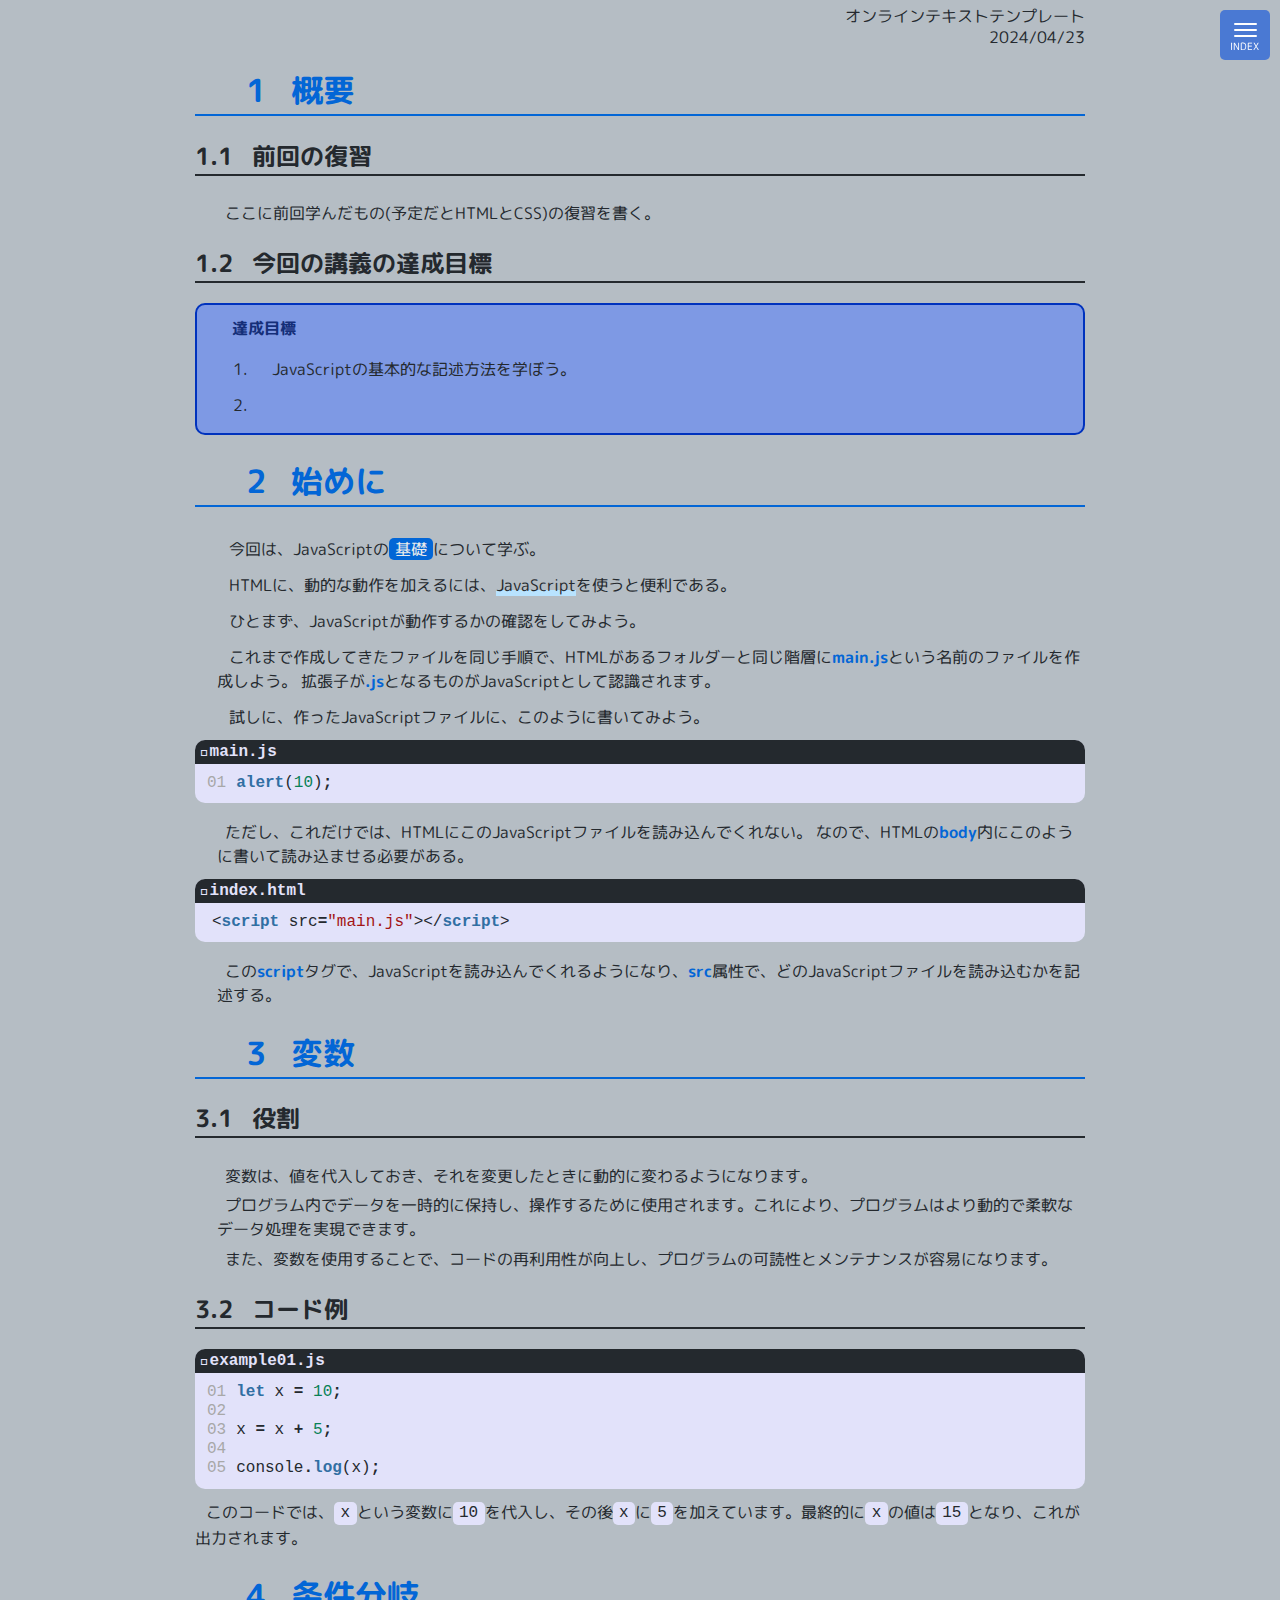
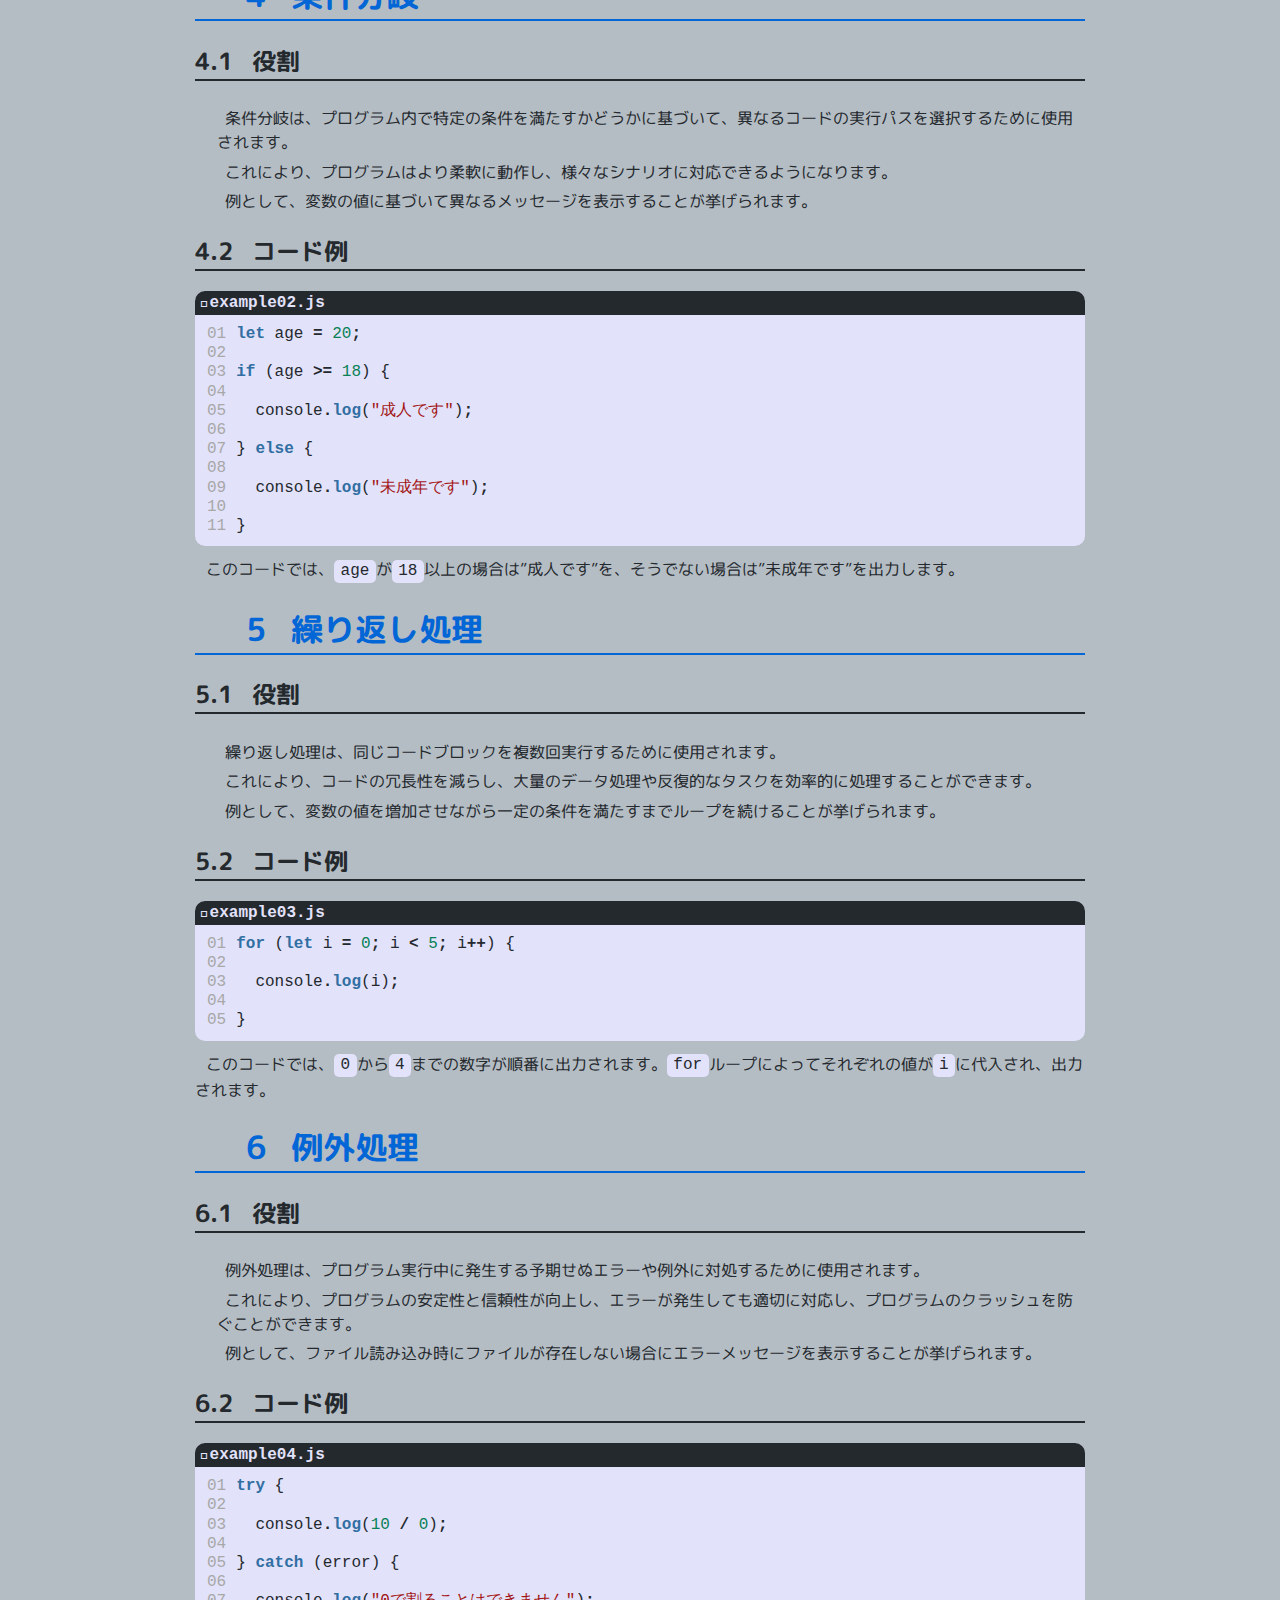
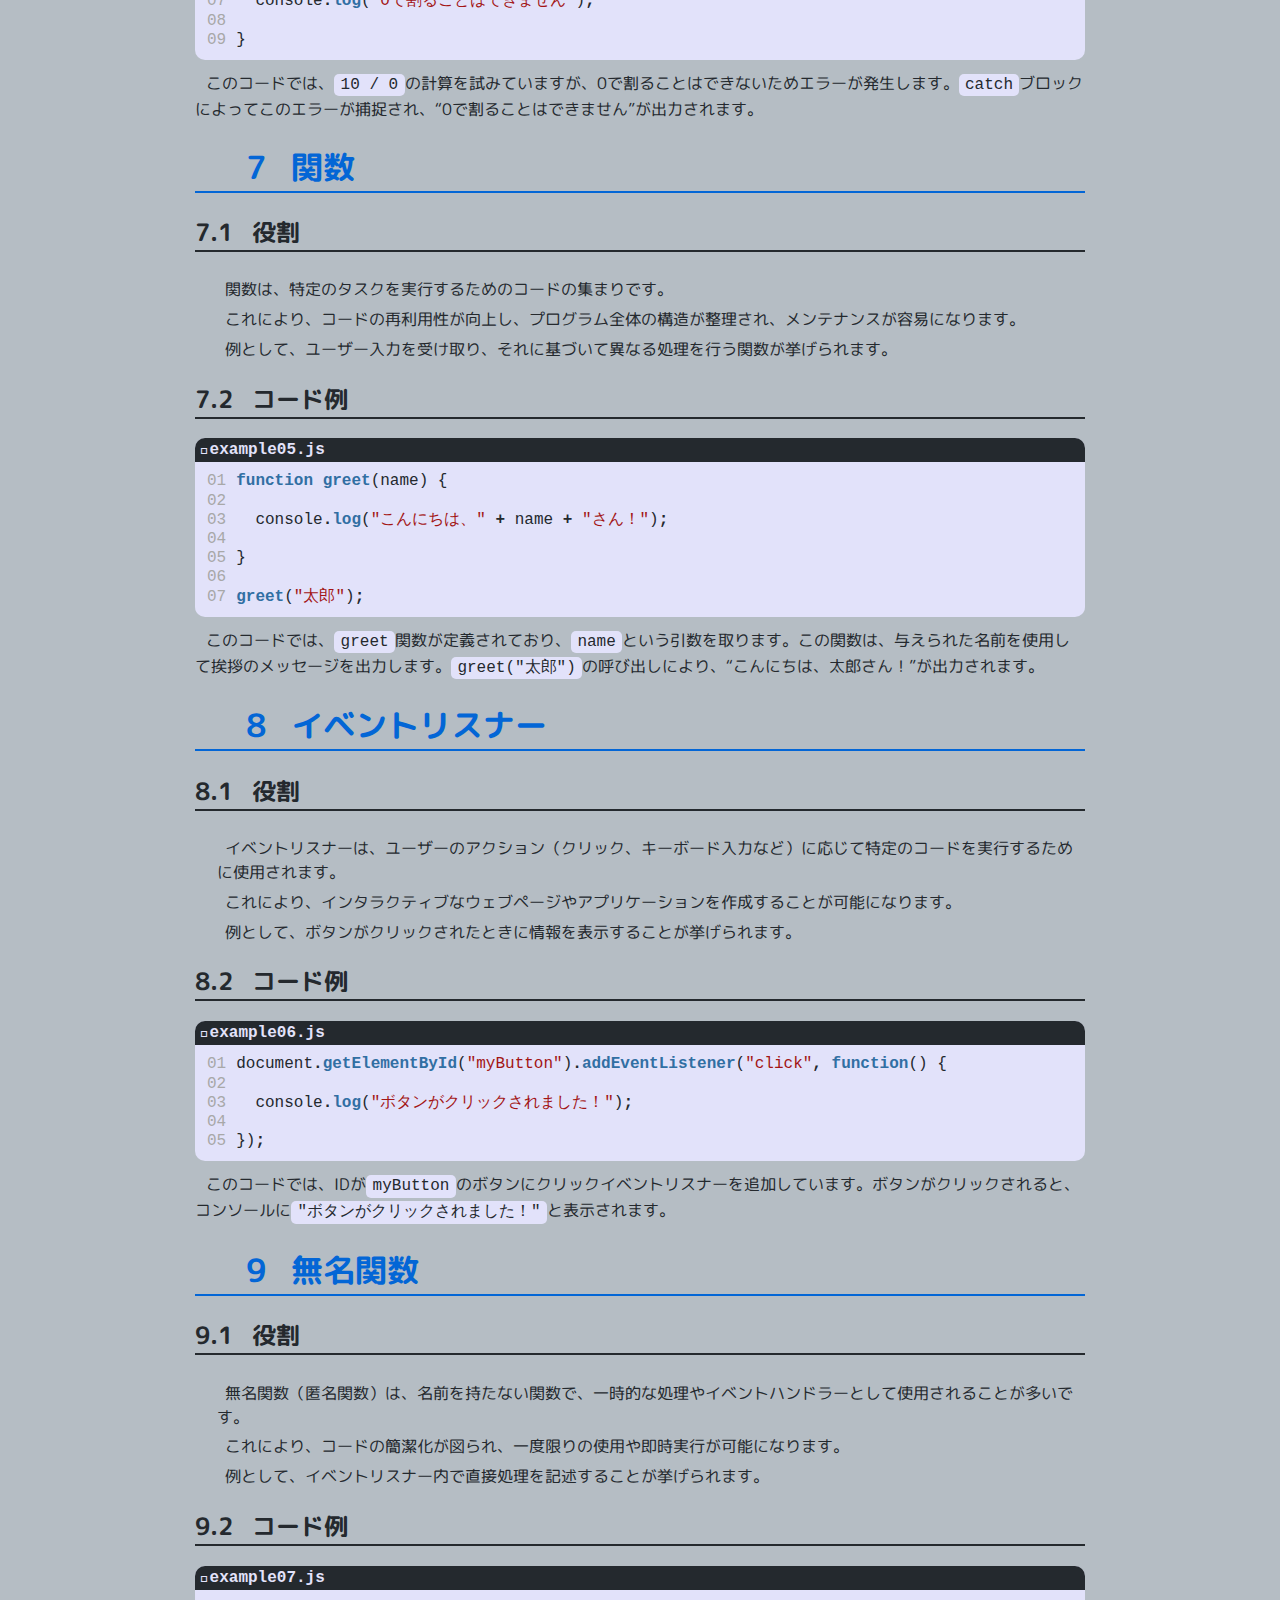
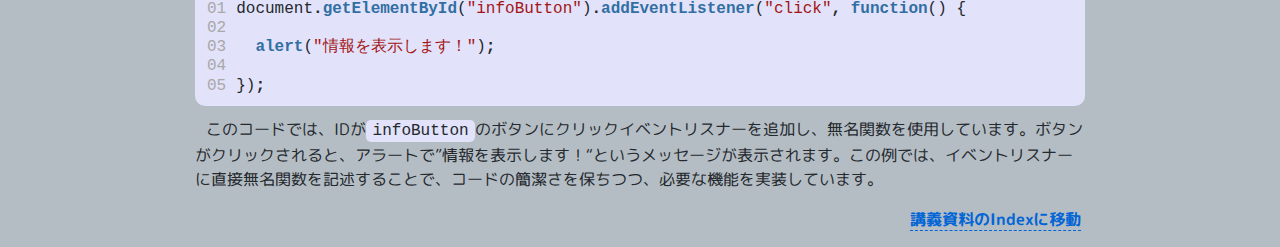
==== commit 616f5f50: "docs: update docs/index.html, docs/index.md and style.css" ====
--- a/docs/index.html
+++ b/docs/index.html
@@ -42,63 +42,71 @@
       <div id="g-nav-list">
         <!-- ---------------------------------------- -->
          <ul>
+<li><a href="#概要" id="toc-概要"><span
+class="toc-section-number">1</span> 概要</a>
+<ul>
+<li><a href="#前回の復習" id="toc-前回の復習"><span
+class="toc-section-number">1.1</span> 前回の復習</a></li>
+<li><a href="#今回の講義の達成目標" id="toc-今回の講義の達成目標"><span
+class="toc-section-number">1.2</span> 今回の講義の達成目標</a></li>
+</ul></li>
 <li><a href="#始めに" id="toc-始めに"><span
-class="toc-section-number">1</span> 始めに</a></li>
+class="toc-section-number">2</span> 始めに</a></li>
 <li><a href="#変数" id="toc-変数"><span
-class="toc-section-number">2</span> 変数</a>
+class="toc-section-number">3</span> 変数</a>
 <ul>
 <li><a href="#役割" id="toc-役割"><span
-class="toc-section-number">2.1</span> 役割</a></li>
+class="toc-section-number">3.1</span> 役割</a></li>
 <li><a href="#コード例" id="toc-コード例"><span
-class="toc-section-number">2.2</span> コード例</a></li>
+class="toc-section-number">3.2</span> コード例</a></li>
 </ul></li>
 <li><a href="#条件分岐" id="toc-条件分岐"><span
-class="toc-section-number">3</span> 条件分岐</a>
+class="toc-section-number">4</span> 条件分岐</a>
 <ul>
 <li><a href="#役割-1" id="toc-役割-1"><span
-class="toc-section-number">3.1</span> 役割</a></li>
+class="toc-section-number">4.1</span> 役割</a></li>
 <li><a href="#コード例-1" id="toc-コード例-1"><span
-class="toc-section-number">3.2</span> コード例</a></li>
+class="toc-section-number">4.2</span> コード例</a></li>
 </ul></li>
 <li><a href="#繰り返し処理" id="toc-繰り返し処理"><span
-class="toc-section-number">4</span> 繰り返し処理</a>
+class="toc-section-number">5</span> 繰り返し処理</a>
 <ul>
 <li><a href="#役割-2" id="toc-役割-2"><span
-class="toc-section-number">4.1</span> 役割</a></li>
+class="toc-section-number">5.1</span> 役割</a></li>
 <li><a href="#コード例-2" id="toc-コード例-2"><span
-class="toc-section-number">4.2</span> コード例</a></li>
+class="toc-section-number">5.2</span> コード例</a></li>
 </ul></li>
 <li><a href="#例外処理" id="toc-例外処理"><span
-class="toc-section-number">5</span> 例外処理</a>
+class="toc-section-number">6</span> 例外処理</a>
 <ul>
 <li><a href="#役割-3" id="toc-役割-3"><span
-class="toc-section-number">5.1</span> 役割</a></li>
+class="toc-section-number">6.1</span> 役割</a></li>
 <li><a href="#コード例-3" id="toc-コード例-3"><span
-class="toc-section-number">5.2</span> コード例</a></li>
+class="toc-section-number">6.2</span> コード例</a></li>
 </ul></li>
 <li><a href="#関数" id="toc-関数"><span
-class="toc-section-number">6</span> 関数</a>
+class="toc-section-number">7</span> 関数</a>
 <ul>
 <li><a href="#役割-4" id="toc-役割-4"><span
-class="toc-section-number">6.1</span> 役割</a></li>
+class="toc-section-number">7.1</span> 役割</a></li>
 <li><a href="#コード例-4" id="toc-コード例-4"><span
-class="toc-section-number">6.2</span> コード例</a></li>
+class="toc-section-number">7.2</span> コード例</a></li>
 </ul></li>
 <li><a href="#イベントリスナー" id="toc-イベントリスナー"><span
-class="toc-section-number">7</span> イベントリスナー</a>
+class="toc-section-number">8</span> イベントリスナー</a>
 <ul>
 <li><a href="#役割-5" id="toc-役割-5"><span
-class="toc-section-number">7.1</span> 役割</a></li>
+class="toc-section-number">8.1</span> 役割</a></li>
 <li><a href="#コード例-5" id="toc-コード例-5"><span
-class="toc-section-number">7.2</span> コード例</a></li>
+class="toc-section-number">8.2</span> コード例</a></li>
 </ul></li>
 <li><a href="#無名関数" id="toc-無名関数"><span
-class="toc-section-number">8</span> 無名関数</a>
+class="toc-section-number">9</span> 無名関数</a>
 <ul>
 <li><a href="#役割-6" id="toc-役割-6"><span
-class="toc-section-number">8.1</span> 役割</a></li>
+class="toc-section-number">9.1</span> 役割</a></li>
 <li><a href="#コード例-6" id="toc-コード例-6"><span
-class="toc-section-number">8.2</span> コード例</a></li>
+class="toc-section-number">9.2</span> コード例</a></li>
 </ul></li>
 </ul> 
         <!-- ---------------------------------------- -->
@@ -112,11 +120,27 @@
 
     <main class="markdown-body">
       <!-- ---------------------------------------- -->
-      <h1 data-number="1" id="始めに"><span
-      class="header-section-number">1</span> 始めに</h1>
-      <ul>
-      <li><p>今回は、JavaScriptの基礎について学ぶ。</p></li>
-      <li><p>HTMLに、動的な動作を加えるには、JavaScriptを使うと便利である。</p></li>
+      <h1 data-number="1" id="概要"><span
+      class="header-section-number">1</span> 概要</h1>
+      <h2 data-number="1.1" id="前回の復習"><span
+      class="header-section-number">1.1</span> 前回の復習</h2>
+      <ul>
+      <li>ここに前回学んだもの(予定だとHTMLとCSS)の復習を書く。</li>
+      </ul>
+      <h2 data-number="1.2" id="今回の講義の達成目標"><span
+      class="header-section-number">1.2</span> 今回の講義の達成目標</h2>
+      <div class="note type-intro">
+      <p><strong>達成目標</strong></p>
+      <ol type="1">
+      <li><p>JavaScriptの基本的な記述方法を学ぼう。</p></li>
+      <li></li>
+      </ol>
+      </div>
+      <h1 data-number="2" id="始めに"><span
+      class="header-section-number">2</span> 始めに</h1>
+      <ul>
+      <li><p>今回は、JavaScriptの<em>基礎</em>について学ぶ。</p></li>
+      <li><p>HTMLに、動的な動作を加えるには、<u>JavaScript</u>を使うと便利である。</p></li>
       <li><p>ひとまず、JavaScriptが動作するかの確認をしてみよう。</p></li>
       <li><p>これまで作成してきたファイルを同じ手順で、HTMLがあるフォルダーと同じ階層に<strong>main.js</strong>という名前のファイルを作成しよう。
       拡張子が<strong>.js</strong>となるものがJavaScriptとして認識されます。</p></li>
@@ -133,17 +157,17 @@
       <ul>
       <li>この<strong>script</strong>タグで、JavaScriptを読み込んでくれるようになり、<strong>src</strong>属性で、どのJavaScriptファイルを読み込むかを記述する。</li>
       </ul>
-      <h1 data-number="2" id="変数"><span
-      class="header-section-number">2</span> 変数</h1>
-      <h2 data-number="2.1" id="役割"><span
-      class="header-section-number">2.1</span> 役割</h2>
+      <h1 data-number="3" id="変数"><span
+      class="header-section-number">3</span> 変数</h1>
+      <h2 data-number="3.1" id="役割"><span
+      class="header-section-number">3.1</span> 役割</h2>
       <ul>
       <li>変数は、値を代入しておき、それを変更したときに動的に変わるようになります。</li>
       <li>プログラム内でデータを一時的に保持し、操作するために使用されます。これにより、プログラムはより動的で柔軟なデータ処理を実現できます。</li>
       <li>また、変数を使用することで、コードの再利用性が向上し、プログラムの可読性とメンテナンスが容易になります。</li>
       </ul>
-      <h2 data-number="2.2" id="コード例"><span
-      class="header-section-number">2.2</span> コード例</h2>
+      <h2 data-number="3.2" id="コード例"><span
+      class="header-section-number">3.2</span> コード例</h2>
       <div class="sourceCode" id="cb3" data-caption="example01.js"><pre
       class="sourceCode numberSource javascript numberLines"><code class="sourceCode javascript"><span id="cb3-1"><a href="#cb3-1"></a><span class="kw">let</span> x <span class="op">=</span> <span class="dv">10</span><span class="op">;</span></span>
 <span id="cb3-2"><a href="#cb3-2"></a></span>
@@ -151,17 +175,17 @@
 <span id="cb3-4"><a href="#cb3-4"></a></span>
 <span id="cb3-5"><a href="#cb3-5"></a><span class="bu">console</span><span class="op">.</span><span class="fu">log</span>(x)<span class="op">;</span></span></code></pre></div>
       <p>このコードでは、<code>x</code>という変数に<code>10</code>を代入し、その後<code>x</code>に<code>5</code>を加えています。最終的に<code>x</code>の値は<code>15</code>となり、これが出力されます。</p>
-      <h1 data-number="3" id="条件分岐"><span
-      class="header-section-number">3</span> 条件分岐</h1>
-      <h2 data-number="3.1" id="役割-1"><span
-      class="header-section-number">3.1</span> 役割</h2>
+      <h1 data-number="4" id="条件分岐"><span
+      class="header-section-number">4</span> 条件分岐</h1>
+      <h2 data-number="4.1" id="役割-1"><span
+      class="header-section-number">4.1</span> 役割</h2>
       <ul>
       <li>条件分岐は、プログラム内で特定の条件を満たすかどうかに基づいて、異なるコードの実行パスを選択するために使用されます。</li>
       <li>これにより、プログラムはより柔軟に動作し、様々なシナリオに対応できるようになります。</li>
       <li>例として、変数の値に基づいて異なるメッセージを表示することが挙げられます。</li>
       </ul>
-      <h2 data-number="3.2" id="コード例-1"><span
-      class="header-section-number">3.2</span> コード例</h2>
+      <h2 data-number="4.2" id="コード例-1"><span
+      class="header-section-number">4.2</span> コード例</h2>
       <div class="sourceCode" id="cb4" data-caption="example02.js"><pre
       class="sourceCode numberSource javascript numberLines"><code class="sourceCode javascript"><span id="cb4-1"><a href="#cb4-1"></a><span class="kw">let</span> age <span class="op">=</span> <span class="dv">20</span><span class="op">;</span></span>
 <span id="cb4-2"><a href="#cb4-2"></a></span>
@@ -175,17 +199,17 @@
 <span id="cb4-10"><a href="#cb4-10"></a></span>
 <span id="cb4-11"><a href="#cb4-11"></a>}</span></code></pre></div>
       <p>このコードでは、<code>age</code>が<code>18</code>以上の場合は”成人です”を、そうでない場合は”未成年です”を出力します。</p>
-      <h1 data-number="4" id="繰り返し処理"><span
-      class="header-section-number">4</span> 繰り返し処理</h1>
-      <h2 data-number="4.1" id="役割-2"><span
-      class="header-section-number">4.1</span> 役割</h2>
+      <h1 data-number="5" id="繰り返し処理"><span
+      class="header-section-number">5</span> 繰り返し処理</h1>
+      <h2 data-number="5.1" id="役割-2"><span
+      class="header-section-number">5.1</span> 役割</h2>
       <ul>
       <li>繰り返し処理は、同じコードブロックを複数回実行するために使用されます。</li>
       <li>これにより、コードの冗長性を減らし、大量のデータ処理や反復的なタスクを効率的に処理することができます。</li>
       <li>例として、変数の値を増加させながら一定の条件を満たすまでループを続けることが挙げられます。</li>
       </ul>
-      <h2 data-number="4.2" id="コード例-2"><span
-      class="header-section-number">4.2</span> コード例</h2>
+      <h2 data-number="5.2" id="コード例-2"><span
+      class="header-section-number">5.2</span> コード例</h2>
       <div class="sourceCode" id="cb5" data-caption="example03.js"><pre
       class="sourceCode numberSource javascript numberLines"><code class="sourceCode javascript"><span id="cb5-1"><a href="#cb5-1"></a><span class="cf">for</span> (<span class="kw">let</span> i <span class="op">=</span> <span class="dv">0</span><span class="op">;</span> i <span class="op">&lt;</span> <span class="dv">5</span><span class="op">;</span> i<span class="op">++</span>) {</span>
 <span id="cb5-2"><a href="#cb5-2"></a></span>
@@ -193,17 +217,17 @@
 <span id="cb5-4"><a href="#cb5-4"></a></span>
 <span id="cb5-5"><a href="#cb5-5"></a>}</span></code></pre></div>
       <p>このコードでは、<code>0</code>から<code>4</code>までの数字が順番に出力されます。<code>for</code>ループによってそれぞれの値が<code>i</code>に代入され、出力されます。</p>
-      <h1 data-number="5" id="例外処理"><span
-      class="header-section-number">5</span> 例外処理</h1>
-      <h2 data-number="5.1" id="役割-3"><span
-      class="header-section-number">5.1</span> 役割</h2>
+      <h1 data-number="6" id="例外処理"><span
+      class="header-section-number">6</span> 例外処理</h1>
+      <h2 data-number="6.1" id="役割-3"><span
+      class="header-section-number">6.1</span> 役割</h2>
       <ul>
       <li>例外処理は、プログラム実行中に発生する予期せぬエラーや例外に対処するために使用されます。</li>
       <li>これにより、プログラムの安定性と信頼性が向上し、エラーが発生しても適切に対応し、プログラムのクラッシュを防ぐことができます。</li>
       <li>例として、ファイル読み込み時にファイルが存在しない場合にエラーメッセージを表示することが挙げられます。</li>
       </ul>
-      <h2 data-number="5.2" id="コード例-3"><span
-      class="header-section-number">5.2</span> コード例</h2>
+      <h2 data-number="6.2" id="コード例-3"><span
+      class="header-section-number">6.2</span> コード例</h2>
       <div class="sourceCode" id="cb6" data-caption="example04.js"><pre
       class="sourceCode numberSource javascript numberLines"><code class="sourceCode javascript"><span id="cb6-1"><a href="#cb6-1"></a><span class="cf">try</span> {</span>
 <span id="cb6-2"><a href="#cb6-2"></a></span>
@@ -215,17 +239,17 @@
 <span id="cb6-8"><a href="#cb6-8"></a></span>
 <span id="cb6-9"><a href="#cb6-9"></a>}</span></code></pre></div>
       <p>このコードでは、<code>10 / 0</code>の計算を試みていますが、0で割ることはできないためエラーが発生します。<code>catch</code>ブロックによってこのエラーが捕捉され、“0で割ることはできません”が出力されます。</p>
-      <h1 data-number="6" id="関数"><span
-      class="header-section-number">6</span> 関数</h1>
-      <h2 data-number="6.1" id="役割-4"><span
-      class="header-section-number">6.1</span> 役割</h2>
+      <h1 data-number="7" id="関数"><span
+      class="header-section-number">7</span> 関数</h1>
+      <h2 data-number="7.1" id="役割-4"><span
+      class="header-section-number">7.1</span> 役割</h2>
       <ul>
       <li>関数は、特定のタスクを実行するためのコードの集まりです。</li>
       <li>これにより、コードの再利用性が向上し、プログラム全体の構造が整理され、メンテナンスが容易になります。</li>
       <li>例として、ユーザー入力を受け取り、それに基づいて異なる処理を行う関数が挙げられます。</li>
       </ul>
-      <h2 data-number="6.2" id="コード例-4"><span
-      class="header-section-number">6.2</span> コード例</h2>
+      <h2 data-number="7.2" id="コード例-4"><span
+      class="header-section-number">7.2</span> コード例</h2>
       <div class="sourceCode" id="cb7" data-caption="example05.js"><pre
       class="sourceCode numberSource javascript numberLines"><code class="sourceCode javascript"><span id="cb7-1"><a href="#cb7-1"></a><span class="kw">function</span> <span class="fu">greet</span>(name) {</span>
 <span id="cb7-2"><a href="#cb7-2"></a></span>
@@ -235,17 +259,17 @@
 <span id="cb7-6"><a href="#cb7-6"></a></span>
 <span id="cb7-7"><a href="#cb7-7"></a><span class="fu">greet</span>(<span class="st">&quot;太郎&quot;</span>)<span class="op">;</span></span></code></pre></div>
       <p>このコードでは、<code>greet</code>関数が定義されており、<code>name</code>という引数を取ります。この関数は、与えられた名前を使用して挨拶のメッセージを出力します。<code>greet("太郎")</code>の呼び出しにより、“こんにちは、太郎さん！”が出力されます。</p>
-      <h1 data-number="7" id="イベントリスナー"><span
-      class="header-section-number">7</span> イベントリスナー</h1>
-      <h2 data-number="7.1" id="役割-5"><span
-      class="header-section-number">7.1</span> 役割</h2>
+      <h1 data-number="8" id="イベントリスナー"><span
+      class="header-section-number">8</span> イベントリスナー</h1>
+      <h2 data-number="8.1" id="役割-5"><span
+      class="header-section-number">8.1</span> 役割</h2>
       <ul>
       <li>イベントリスナーは、ユーザーのアクション（クリック、キーボード入力など）に応じて特定のコードを実行するために使用されます。</li>
       <li>これにより、インタラクティブなウェブページやアプリケーションを作成することが可能になります。</li>
       <li>例として、ボタンがクリックされたときに情報を表示することが挙げられます。</li>
       </ul>
-      <h2 data-number="7.2" id="コード例-5"><span
-      class="header-section-number">7.2</span> コード例</h2>
+      <h2 data-number="8.2" id="コード例-5"><span
+      class="header-section-number">8.2</span> コード例</h2>
       <div class="sourceCode" id="cb8" data-caption="example06.js"><pre
       class="sourceCode numberSource javascript numberLines"><code class="sourceCode javascript"><span id="cb8-1"><a href="#cb8-1"></a><span class="bu">document</span><span class="op">.</span><span class="fu">getElementById</span>(<span class="st">&quot;myButton&quot;</span>)<span class="op">.</span><span class="fu">addEventListener</span>(<span class="st">&quot;click&quot;</span><span class="op">,</span> <span class="kw">function</span>() {</span>
 <span id="cb8-2"><a href="#cb8-2"></a></span>
@@ -253,17 +277,17 @@
 <span id="cb8-4"><a href="#cb8-4"></a></span>
 <span id="cb8-5"><a href="#cb8-5"></a>})<span class="op">;</span></span></code></pre></div>
       <p>このコードでは、IDが<code>myButton</code>のボタンにクリックイベントリスナーを追加しています。ボタンがクリックされると、コンソールに<code>"ボタンがクリックされました！"</code>と表示されます。</p>
-      <h1 data-number="8" id="無名関数"><span
-      class="header-section-number">8</span> 無名関数</h1>
-      <h2 data-number="8.1" id="役割-6"><span
-      class="header-section-number">8.1</span> 役割</h2>
+      <h1 data-number="9" id="無名関数"><span
+      class="header-section-number">9</span> 無名関数</h1>
+      <h2 data-number="9.1" id="役割-6"><span
+      class="header-section-number">9.1</span> 役割</h2>
       <ul>
       <li>無名関数（匿名関数）は、名前を持たない関数で、一時的な処理やイベントハンドラーとして使用されることが多いです。</li>
       <li>これにより、コードの簡潔化が図られ、一度限りの使用や即時実行が可能になります。</li>
       <li>例として、イベントリスナー内で直接処理を記述することが挙げられます。</li>
       </ul>
-      <h2 data-number="8.2" id="コード例-6"><span
-      class="header-section-number">8.2</span> コード例</h2>
+      <h2 data-number="9.2" id="コード例-6"><span
+      class="header-section-number">9.2</span> コード例</h2>
       <div class="sourceCode" id="cb9" data-caption="example07.js"><pre
       class="sourceCode numberSource javascript numberLines"><code class="sourceCode javascript"><span id="cb9-1"><a href="#cb9-1"></a><span class="bu">document</span><span class="op">.</span><span class="fu">getElementById</span>(<span class="st">&quot;infoButton&quot;</span>)<span class="op">.</span><span class="fu">addEventListener</span>(<span class="st">&quot;click&quot;</span><span class="op">,</span> <span class="kw">function</span>() {</span>
 <span id="cb9-2"><a href="#cb9-2"></a></span>
@@ -275,7 +299,7 @@
     </main>
 
     <footer class="markdown-body">
-      <p><a href="https://takeshiwada1980.github.io/Programming1-2024/">講義資料のIndexに移動</a></p>
+      <p><a href="https://YasaiRa-men.github.io/Javascript-Programming-Text/">講義資料のIndexに移動</a></p>
     </footer>
 
     <script>
--- a/docs/style.css
+++ b/docs/style.css
@@ -506,6 +506,30 @@
   color: #887100;
 }
 
+/* ------- ノート Type-intro------- */
+
+.markdown-body div.type-intro {
+  border: 2px solid #0032bd; /* 3 */
+  background: #7e99e4; /* 1 */
+}
+
+.type-intro p:first-child::before {
+  content: "\f5ad";
+  color: #152f79; /* 4 */
+}
+
+.type-intro strong {
+  color: #152f79; /* 4 */
+}
+
+.type-intro code {
+  background: #f4d002; /* 2 */
+}
+
+.type-intro ul li::before {
+  color: #887100;
+}
+
 /* ------- プログラムコードの装飾 ------- */
 
 /* 演算子 */
